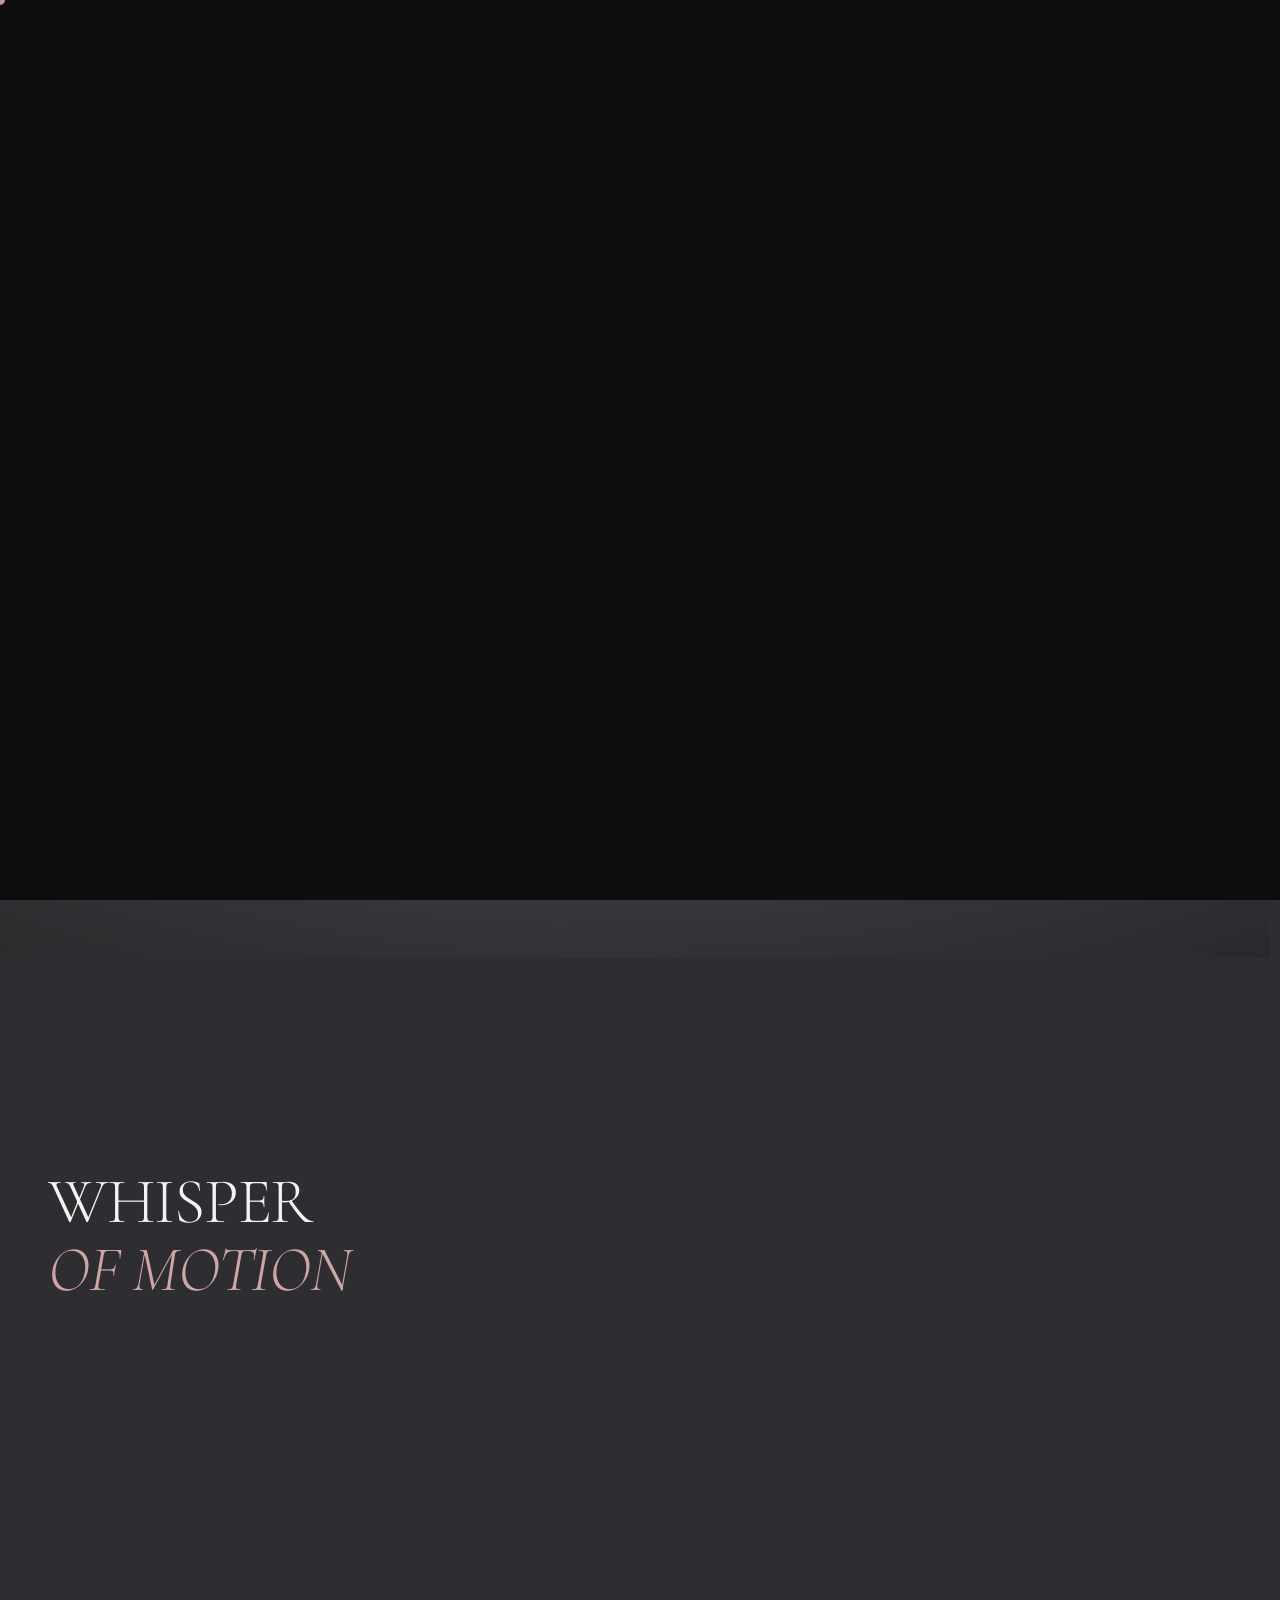
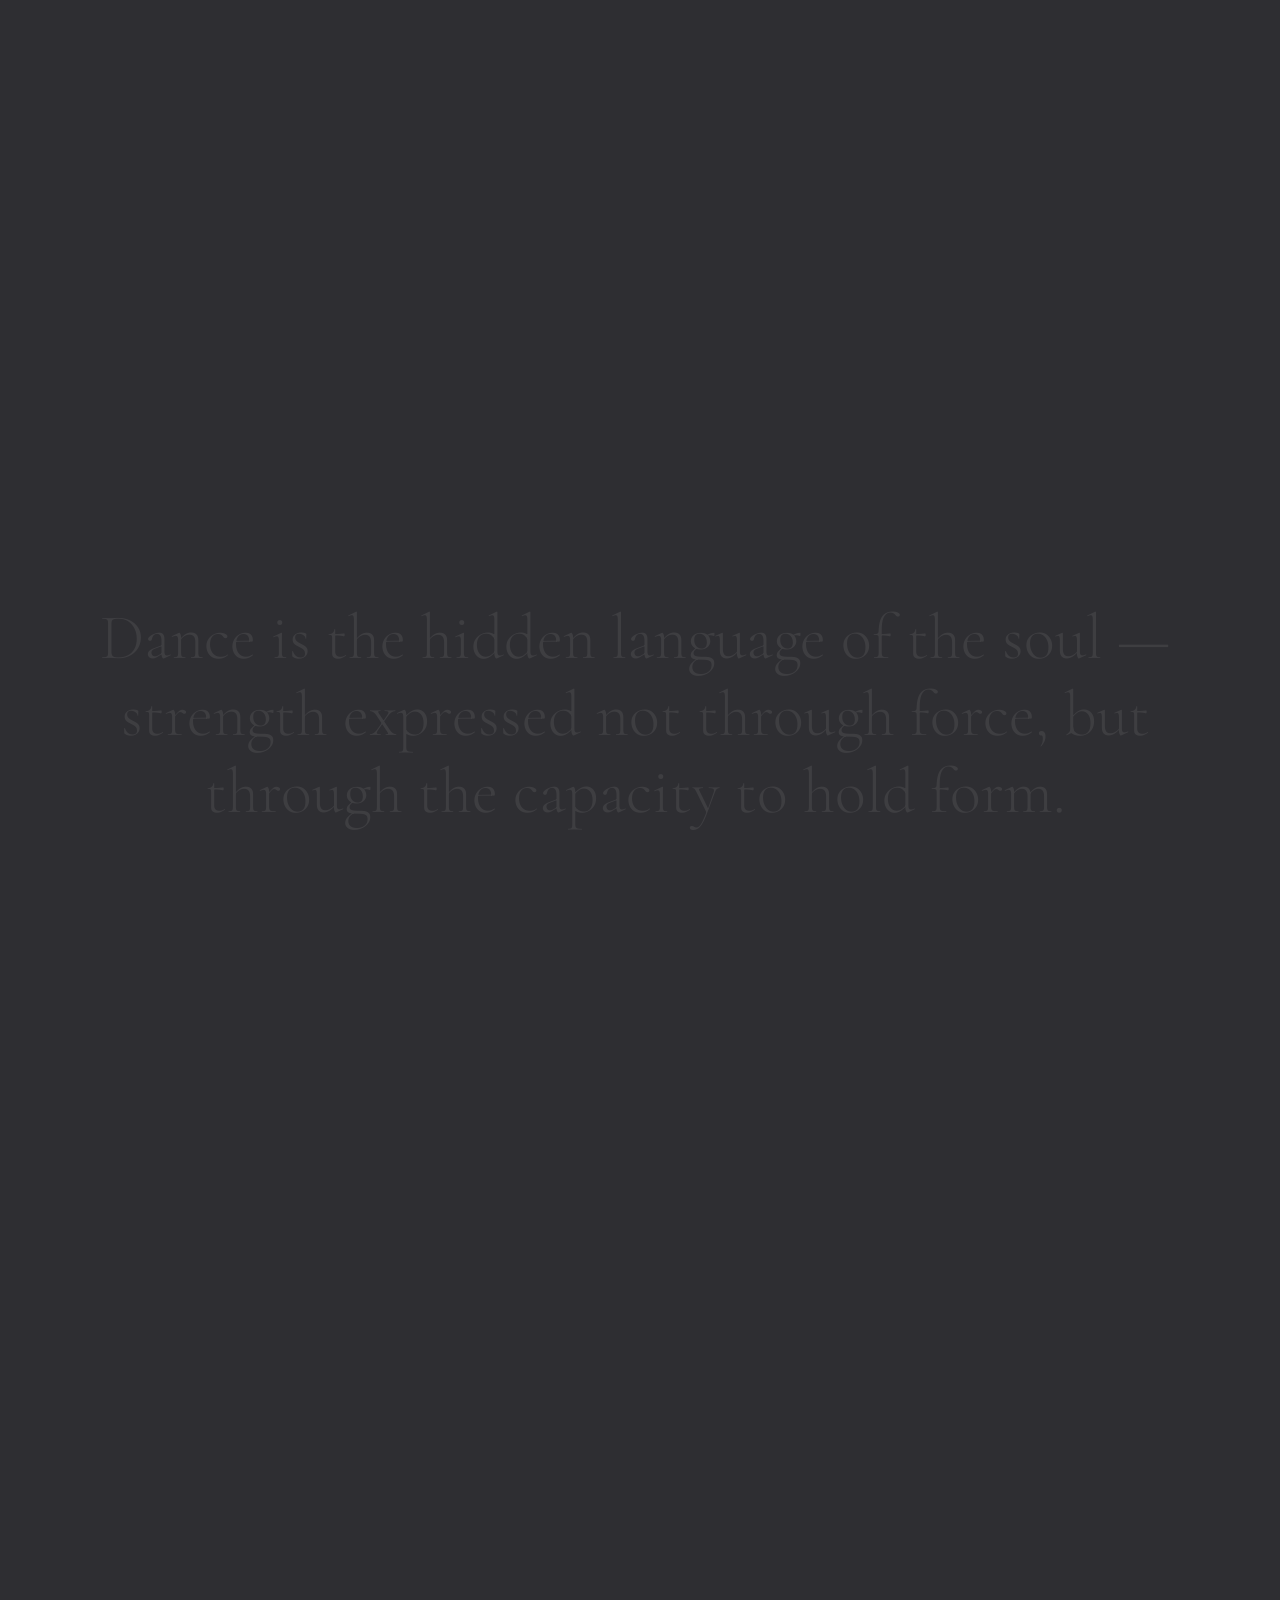
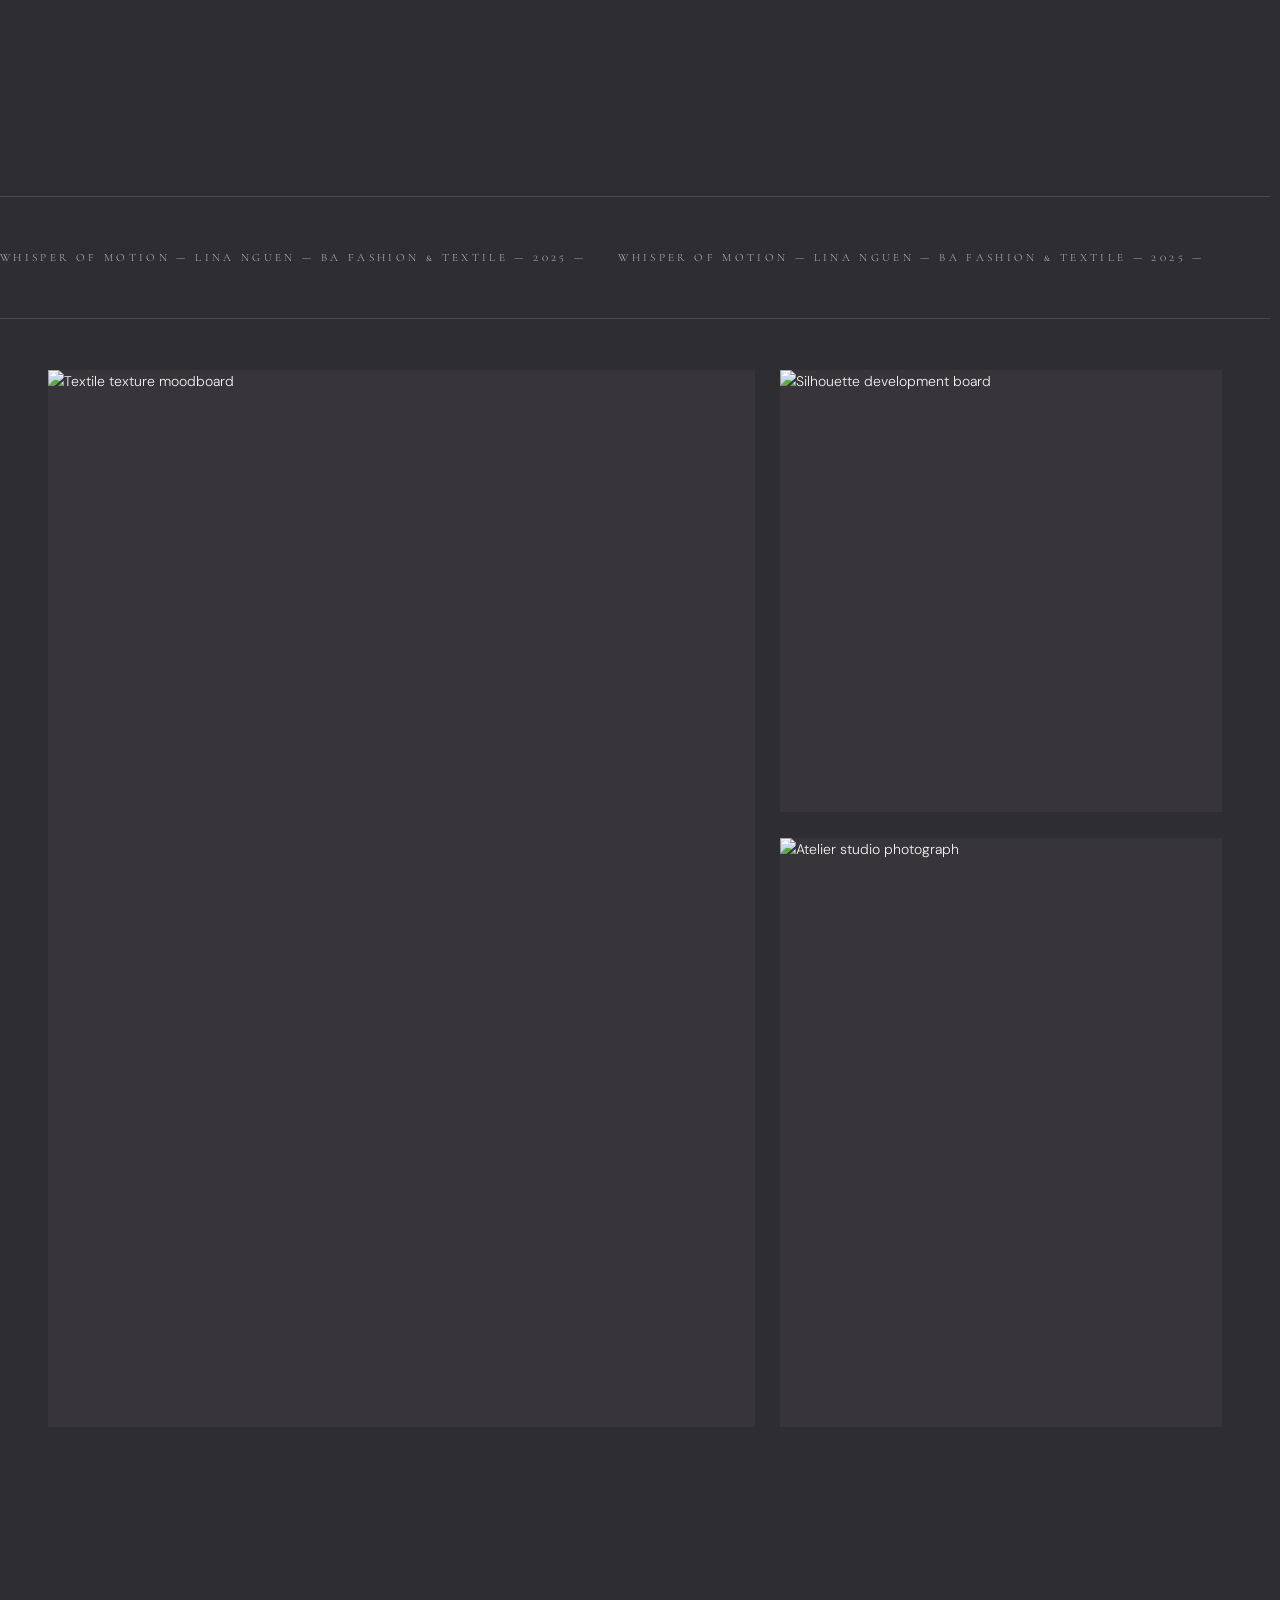
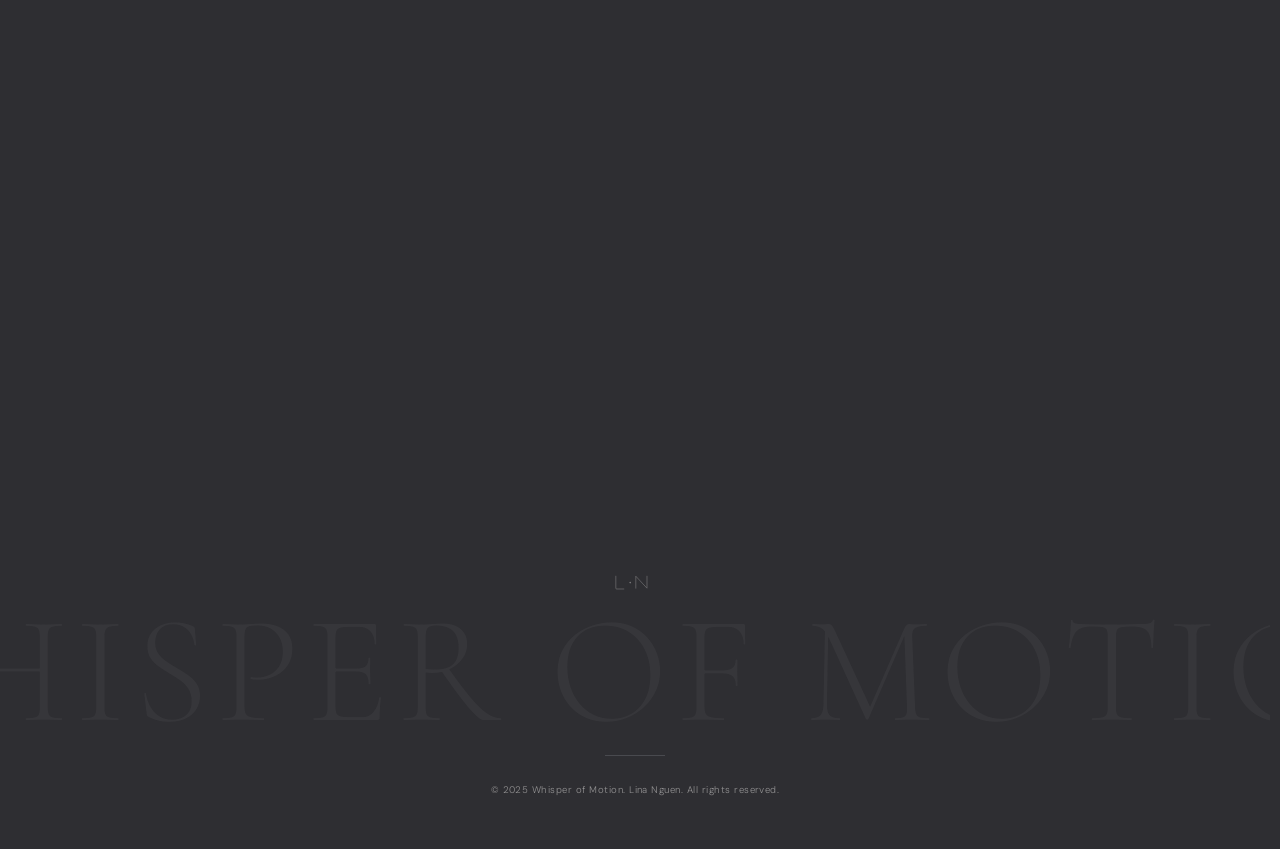
==== index.html @ d05fa1ec "Add files via upload" ====
<!DOCTYPE html>
<html class="no-js" lang="en" data-theme="dark">
<head>
  <meta charset="UTF-8">
  <meta name="viewport" content="width=device-width, initial-scale=1.0">
  <title>Whisper of Motion</title>
  <meta name="description" content="Whisper of Motion - Pre-Collection by Lina Nguen. BA Fashion and Textile, Level 4.">
  <meta property="og:title" content="Whisper of Motion">
  <meta property="og:description" content="Pre-Collection Textile, Silhouettes and Cut Development.">
  <meta property="og:image" content="">
  <meta property="og:type" content="website">
  <link rel="canonical" href="https://whisper-of-motion.vercel.app">
  <meta name="twitter:card" content="summary_large_image">
  <meta name="twitter:image" content="">
  <meta name="apple-mobile-web-app-capable" content="yes">
  <meta name="apple-mobile-web-app-status-bar-style" content="default">
  <meta name="apple-mobile-web-app-title" content="Whisper of Motion">
  <link rel="apple-touch-icon" href="/assets/svg/touch-icon.png">
  <link rel="manifest" href="/manifest.json">
  <link rel="preconnect" href="https://fonts.googleapis.com">
  <link rel="preconnect" href="https://fonts.gstatic.com" crossorigin>
  <link rel="preload" as="style" href="https://fonts.googleapis.com/css2?family=Cormorant+Garamond:ital,wght@0,300;1,300&family=Cormorant+SC:wght@300&family=DM+Sans:wght@300;400&family=Space+Mono:wght@400&display=swap">
  <link rel="stylesheet" href="https://fonts.googleapis.com/css2?family=Cormorant+Garamond:ital,wght@0,300;1,300&family=Cormorant+SC:wght@300&family=DM+Sans:wght@300;400&family=Space+Mono:wght@400&display=swap" media="print" onload="this.media='all'">
  <noscript><link rel="stylesheet" href="https://fonts.googleapis.com/css2?family=Cormorant+Garamond:ital,wght@0,300;1,300&family=Cormorant+SC:wght@300&family=DM+Sans:wght@300;400&family=Space+Mono:wght@400&display=swap"></noscript>
  <link rel="stylesheet" href="/styles/variables.css">
  <link rel="stylesheet" href="/styles/base.css">
  <link rel="stylesheet" href="/styles/layout.css">
  <link rel="stylesheet" href="/styles/components.css">
  <link rel="stylesheet" href="/styles/animations.css">
  <link rel="stylesheet" href="/styles/utilities.css">
  <script>document.documentElement.classList.remove('no-js');</script>
</head>
<body>

  <!-- Loading Screen -->
  <div class="loading-screen" aria-hidden="true">
    <div class="loader-lines">
      <div class="loader-line" data-line="1">whisper</div>
      <div class="loader-line" data-line="2">of</div>
      <div class="loader-line" data-line="3">motion</div>
      <div class="loader-line" data-line="4">Lina Nguen &#8212; 2025</div>
    </div>
    <div class="loader-glow" aria-hidden="true"></div>
  </div>

  <div class="scroll-progress" aria-hidden="true"></div>
  <svg class="grain-overlay" aria-hidden="true"><filter id="grain"><feTurbulence type="fractalNoise" baseFrequency="0.65" numOctaves="3" stitchTiles="stitch"/></filter><rect width="100%" height="100%" filter="url(#grain)"/></svg>
  <div class="custom-cursor" aria-hidden="true"><div class="cursor-dot"><span class="cursor-label">VIEW</span></div></div>
  <div class="lightbox-overlay" role="dialog" aria-modal="true" aria-label="Image lightbox">
    <button class="lightbox-close" aria-label="Close lightbox">&times;</button>
    <button class="lightbox-nav lightbox-nav--prev" aria-label="Previous image">&#8592;</button>
    <img class="lightbox-image" src="" alt="">
    <button class="lightbox-nav lightbox-nav--next" aria-label="Next image">&#8594;</button>
  </div>

  <!-- Navbar -->
  <nav class="navbar liquid-glass--opaque" aria-label="Main navigation">
    <a href="index.html" class="navbar-logo" data-bloom>Whisper<sup class="logo-reg">&reg;</sup></a>
    <div class="nav-links">
      <a href="index.html" class="nav-link active" data-bloom>Home</a>
      <a href="process.html" class="nav-link" data-bloom>Process</a>
      <a href="collection.html" class="nav-link" data-bloom>Collection</a>
    </div>
  </nav>

  <div class="page-container">

    <!-- HERO -->
    <section class="hero" id="hero">
      <div class="hero-video-wrap">
        <div class="video-container">
          <div class="video-placeholder" aria-hidden="true"></div>
          <video 
  muted 
  autoplay 
  loop 
  playsinline 
  preload="metadata"
  aria-label="Ballet rehearsal footage"
>
  <source 
    src="https://17f7dyxcw8.ucarecd.net/be1cf80c-ccca-470c-9382-9ccdf4cbee96/05271.mp4" 
    type="video/mp4"
  >
</video>
        </div>
        <img class="hero-vignette" src="/assets/svg/vignette.svg" alt="" aria-hidden="true">
      </div>
      <div class="hero-content">
        <h1 class="hero-heading animate-fade-rise">
          <span class="heading-muted">Strength</span><br>
          <span class="heading-primary">that speaks</span><br>
          <span class="heading-accent">quietly.</span>
        </h1>
        <p class="editorial-tagline animate-fade-rise--delay-1" style="margin-top: 0.75rem;">
          <span>discipline.</span>
          <span>motion.</span>
          <span>form.</span>
        </p>
        <p class="hero-subtitle animate-fade-rise--delay-2" style="font-family:var(--font-body);font-size:var(--text-body);color:rgba(255,255,255,0.7);margin-top:1rem;">
          A pre-collection study in discipline, material, and form.
        </p>
        <a href="collection.html" class="cta-btn animate-fade-rise--delay-2" data-bloom style="margin-top:1.5rem;">
          View Collection
        </a>
      </div>
      <div class="scroll-indicator" aria-hidden="true">
        <div class="scroll-line"></div>
        <span class="scroll-label">SCROLL</span>
      </div>
    </section>

    <!-- ABOUT -->
    <section class="section relative" id="about">
      <div class="container">
        <blockquote class="pull-quote text-center mb-lg" data-animate>
          <em>&ldquo;Ballet presents itself as light, graceful, and seemingly effortless &mdash; yet is sustained by extraordinary physical rigor and emotional endurance.&rdquo;</em>
        </blockquote>
        <div class="split">
          <div>
            <h2 class="section-heading" data-gsap-reveal>
              <span class="heading-line">WHISPER</span>
              <span class="heading-line heading-accent">OF MOTION</span>
            </h2>
            <p class="editorial-tagline editorial-tagline--dark mt-sm" data-animate>
              <span>textile.</span>
              <span>silhouette.</span>
              <span>strength.</span>
            </p>
            <p class="project-credit mt-sm" data-animate>
              Pre-Collection Textile, Silhouettes and Cut Development<br>
              BA Fashion &amp; Textile, Level 4 &mdash; Lina Nguen
            </p>
          </div>
          <div>
            <blockquote class="pull-quote" data-animate style="font-size:clamp(1.2rem,2.5vw,2.4rem);">
              <em>&ldquo;What appears soft in ballet is never empty of force. It is strength that has learned to speak quietly.&rdquo;</em>
            </blockquote>
            <p data-animate style="margin-top:1.5rem;color:var(--color-muted);line-height:1.8;">
              This collection explores the coexistence of vulnerability and resilience. Through material contrast &mdash; tulle against metal, softness against structure &mdash; the disciplined body becomes a site of expressive potential.
            </p>
          </div>
        </div>
        <div class="decorative-word" data-animate="decorative" style="top:10%;right:-5%;" aria-hidden="true">STRENGTH</div>
      </div>
    </section>

    <!-- DESIGNER -->
    <section class="section" id="designer">
      <div class="container">
        <div class="designer-section">
          <div class="media-container" data-animate="clip-h">
            <img class="designer-photo" src="https://i.ibb.co/C5r6ZBR2/BHSAD-24042026130776.webp" alt="Lina Nguen, fashion designer" loading="lazy" decoding="async">
          </div>
          <div>
            <h3 class="designer-name" data-animate>LINA NGUEN</h3>
            <p class="editorial-tagline editorial-tagline--dark" data-animate>
              <span>designer.</span>
              <span>ba fashion &amp; textile.</span>
            </p>
            <p class="designer-quote" data-animate>
              <em>&ldquo;I came to ballet not through training, but through images &mdash; and found in it a language for everything I wanted to say through cloth.&rdquo;</em>
            </p>
          </div>
        </div>
      </div>
    </section>

    <!-- MANIFESTO -->
    <section class="manifesto-section" id="manifesto">
      <p class="manifesto-text" data-illuminate>
        <span class="word">Dance</span> <span class="word">is</span>
        <span class="word">the</span> <span class="word">hidden</span>
        <span class="word">language</span> <span class="word">of</span>
        <span class="word">the</span> <span class="word">soul</span>
        <span class="word">&mdash;</span> <span class="word">strength</span>
        <span class="word">expressed</span> <span class="word">not</span>
        <span class="word">through</span> <span class="word">force,</span>
        <span class="word">but</span> <span class="word">through</span>
        <span class="word">the</span> <span class="word">capacity</span>
        <span class="word">to</span> <span class="word">hold</span>
        <span class="word">form.</span>
      </p>
      <p class="manifesto-attribution" data-animate>&mdash; Whispers of Strength, 2025</p>
    </section>

    <!-- RESEARCH CARDS -->
    <section class="section" id="research">
      <div class="container">
        <div class="grid grid--3">
          <div class="card liquid-glass--opaque" data-tilt data-bloom data-animate="card">
            <div class="media-container">
              <img class="card__image" src="https://i.ibb.co/9KgJcpQ/BHSAD-24042026130726.webp" alt="The Beginning" loading="lazy" decoding="async" data-lightbox="">
            </div>
            <div class="card__content">
              <span class="card__number">I. THE BEGINNING</span>
              <p class="card__caption"><em>&ldquo;Nervousness, excitement, trembling anticipation&rdquo;</em></p>
            </div>
          </div>
          <div class="card liquid-glass--opaque" data-tilt data-bloom data-animate="card" style="transition-delay:150ms;">
            <div class="media-container">
              <img class="card__image" src="https://i.ibb.co/gM7848Tg/BHSAD-24042026132472.webp" alt="The Struggles" loading="lazy" decoding="async" data-lightbox="">
            </div>
            <div class="card__content">
              <span class="card__number">II. THE STRUGGLES</span>
              <p class="card__caption"><em>&ldquo;The pain of transition &mdash; from one dance style to another&rdquo;</em></p>
            </div>
          </div>
          <div class="card liquid-glass--opaque" data-tilt data-bloom data-animate="card" style="transition-delay:300ms;">
            <div class="media-container">
              <img class="card__image" src="https://i.ibb.co/n25cJ0z/BHSAD-24042026131538.webp" alt="The Dream" loading="lazy" decoding="async" data-lightbox="">
            </div>
            <div class="card__content">
              <span class="card__number">III. THE DREAM</span>
              <p class="card__caption"><em>&ldquo;The entry into a new world, where joy intertwines with uncertainty&rdquo;</em></p>
            </div>
          </div>
        </div>
      </div>
    </section>

    <!-- MARQUEE -->
    <div class="marquee" aria-hidden="true">
      <div class="marquee__track">
        <span>WHISPER OF MOTION &mdash; LINA NGUEN &mdash; BA FASHION &amp; TEXTILE &mdash; 2025 &mdash; </span>
        <span aria-hidden="true">WHISPER OF MOTION &mdash; LINA NGUEN &mdash; BA FASHION &amp; TEXTILE &mdash; 2025 &mdash; </span>
      </div>
    </div>

    <!-- TEASER VISUALS -->
    <section class="section" id="teaser-visuals">
      <div class="container">
        <div class="editorial-asymmetric">
          <div class="media-container teaser-img-wrap">
            <img src="https://i.ibb.co/WvVhKHf4/BHSAD-24042026130652.webp" alt="Textile texture moodboard" loading="lazy" decoding="async" style="width:100%;aspect-ratio:4/5;object-fit:cover;" data-lightbox="">
          </div>
          <div class="media-container teaser-img-wrap" style="animation-delay:0.2s;">
            <img src="https://i.ibb.co/67S8nTWV/BHSAD-24042026132177.webp" alt="Silhouette development board" loading="lazy" decoding="async" style="width:100%;aspect-ratio:1/1;object-fit:cover;" data-lightbox="">
          </div>
          <div class="media-container teaser-img-wrap" style="animation-delay:0.4s;">
            <img src="https://i.ibb.co/YF8P6rG0/BHSAD-24042026131387.webp" alt="Atelier studio photograph" loading="lazy" decoding="async" style="width:100%;aspect-ratio:3/4;object-fit:cover;" data-lightbox="">
          </div>
        </div>
      </div>
    </section>

    <!-- NAV TEASE -->
    <section class="section" id="nav-tease">
      <div class="container">
        <div class="nav-tease-grid">
          <a href="process.html" class="nav-tease-block" data-bloom data-animate="tease">
            <div class="nav-tease-img media-container">
              <img src="https://i.ibb.co/TDBBMzMv/3.webp" alt="Process page" loading="lazy" decoding="async">
            </div>
            <h3 class="nav-tease-label">PROCESS</h3>
            <p class="nav-tease-sub">Research. Materials. Development.</p>
            <span class="nav-tease-cta cta-btn">Explore</span>
          </a>
          <a href="collection.html" class="nav-tease-block" data-bloom data-animate="tease" style="transition-delay:150ms;">
            <div class="nav-tease-img media-container">
              <img src="https://i.ibb.co/LX7BBYVX/BHSAD-24042026131159.webp" alt="Collection page" loading="lazy" decoding="async">
            </div>
            <h3 class="nav-tease-label">COLLECTION</h3>
            <p class="nav-tease-sub">Textile. Silhouette. Form.</p>
            <span class="nav-tease-cta cta-btn">Explore</span>
          </a>
        </div>
      </div>
    </section>

    <!-- Footer -->
    <footer class="footer">
      <div class="footer-watermark" aria-hidden="true">WHISPER OF MOTION</div>
      <div class="footer-signature">
        <svg viewBox="0 0 120 48" fill="none" stroke="currentColor" stroke-width="1.5" stroke-linecap="round" stroke-linejoin="round">
          <path d="M 12 8 L 12 38 Q 12 40 14 40 L 32 40 M 62 38 L 62 8 L 90 38 L 90 8"/><circle cx="48" cy="24" r="2" fill="currentColor" stroke="none"/>
        </svg>
      </div>
      <div class="footer-contact" data-animate="footer">
        <a href="mailto:YOUR_EMAIL" class="footer-link" data-bloom>your@email.com</a>
        <a href="mailto:YOUR_GENERAL_EMAIL" class="footer-link" data-bloom>general@email.com</a>
        <a href="https://instagram.com/HANDLE" class="footer-link" data-bloom target="_blank" rel="noopener">@yourhandle</a>
      </div>
      <hr class="footer-divider">
      <p class="footer-copyright">&copy; 2025 Whisper of Motion. Lina Nguen. All rights reserved.</p>
    </footer>

  </div>

  <!-- Mobile pill nav -->
  <nav class="mobile-nav-pill liquid-glass" aria-label="Mobile navigation">
    <a href="index.html" class="pill-link active" data-bloom>Home</a>
    <span class="pill-divider" aria-hidden="true">&middot;</span>
    <a href="process.html" class="pill-link" data-bloom>Process</a>
    <span class="pill-divider" aria-hidden="true">&middot;</span>
    <a href="collection.html" class="pill-link" data-bloom>Collection</a>
  </nav>

  <script src="https://cdn.jsdelivr.net/npm/gsap@3.12.5/dist/gsap.min.js"></script>
  <script src="https://cdn.jsdelivr.net/npm/gsap@3.12.5/dist/ScrollTrigger.min.js"></script>
  <script src="/js/init.js"></script>
  <script src="/js/animations.js"></script>
  <script src="/js/transitions.js"></script>
  <script src="/js/cursor.js"></script>
  <script src="/js/media-loader.js"></script>
  <script src="/js/lightbox.js"></script>
  <script src="/js/marquee.js"></script>
  <script src="/js/tilt.js"></script>
  <script src="/js/scroll-text.js"></script>
  <script src="/js/xray.js"></script>
  <script src="/js/gsap-init.js"></script>
  <noscript><style>.loading-screen{display:none!important}[data-animate]{opacity:1!important;transform:none!important}</style></noscript>
</body>
</html>
---- styles/variables.css ----
/* ============================================================
   VARIABLES.CSS — Design Tokens
   Whisper of Motion — Lina Nguen
   ============================================================ */

/* --- Fallback font-faces with size-adjust (prevents CLS) --- */
@font-face {
  font-family: 'Cormorant Fallback';
  src: local('Georgia');
  size-adjust: 92%;
  ascent-override: 92%;
  descent-override: 24%;
  line-gap-override: 0%;
}
@font-face {
  font-family: 'DM Sans Fallback';
  src: local('Helvetica Neue'), local('Arial');
  size-adjust: 105%;
  ascent-override: 96%;
  descent-override: 22%;
  line-gap-override: 0%;
}
@font-face {
  font-family: 'Space Mono Fallback';
  src: local('Courier New');
  size-adjust: 98%;
}

/* --- Root design tokens --- */
:root {
  /* ---- Color Palette ---- */
  --color-dusty-pink:  #CFA6A8;
  --color-chill-mauve:  #A79BA8;
  --color-silver:       #B9BFC3;
  --color-dark-silver:  #2E2E32;
  --color-white:        #FFFFFF;
  --color-warm-white:   #F5F3F2;
  --color-off-white:    #F7F3F0;

  /* ---- Semantic colors (light mode default) ---- */
  --color-bg:           var(--color-white);
  --color-text:         var(--color-dark-silver);
  --color-accent:       var(--color-dusty-pink);
  --color-accent-mid:   var(--color-chill-mauve);
  --color-border:       var(--color-silver);
  --color-muted:        rgba(46, 46, 50, 0.5);

  /* ---- Transition overlay ---- */
  --color-transition-bg: var(--color-off-white);

  /* ---- Font Stacks ---- */
  --font-display: 'Cormorant Garamond', 'Cormorant Fallback', Georgia, serif;
  --font-sub:     'Cormorant SC', 'Cormorant Fallback', Georgia, serif;
  --font-body:    'DM Sans', 'DM Sans Fallback', 'Helvetica Neue', Arial, sans-serif;
  --font-mono:    'Space Mono', 'Space Mono Fallback', 'Courier New', monospace;

  /* ---- Fluid Type Scale (ratio 1.414) ---- */
  --text-hero:    clamp(2.8rem, 8vw, 10rem);
  --text-display: clamp(2rem, 5vw, 6.5rem);
  --text-heading: clamp(1.5rem, 3vw, 3.5rem);
  --text-subhead: clamp(1rem, 1.5vw, 1.4rem);
  --text-body:    clamp(0.875rem, 1vw, 1.05rem);
  --text-caption: clamp(0.7rem, 0.8vw, 0.85rem);
  --text-micro:   clamp(0.6rem, 0.7vw, 0.75rem);

  /* ---- Fluid Spacing Scale ---- */
  --space-xs:  clamp(0.5rem, 1vw, 1rem);
  --space-sm:  clamp(1rem, 2vw, 2rem);
  --space-md:  clamp(2rem, 4vw, 4rem);
  --space-lg:  clamp(2rem, 4vw, 4.5rem);
  --space-xl:  clamp(3rem, 6vw, 6rem);
  --space-2xl: clamp(5rem, 8vw, 10rem);

  /* ---- Layout ---- */
  --container-max: 1800px;
  --container-padding: clamp(1.25rem, 4vw, 3rem);

  /* ---- Easing Curves ---- */
  --ease-micro:    cubic-bezier(0.22, 0.9, 0.32, 1);
  --ease-cinematic: cubic-bezier(0.2, 0.0, 0.0, 1.0);
  --ease-spring:   cubic-bezier(0.2, 0.0, 0.0, 1.0);

  /* ---- Z-Index Scale ---- */
  --z-base:       1;
  --z-card:       5;
  --z-sticky:     10;
  --z-pill-nav:   50;
  --z-navbar:     100;
  --z-lightbox:   200;
  --z-transition: 500;
  --z-loading:    1000;
  --z-cursor:     9999;

  /* ---- Scrollbar ---- */
  --scrollbar-width: 4px;
  --scrollbar-thumb: var(--color-silver);
  --scrollbar-thumb-hover: var(--color-dusty-pink);

  /* ---- Border radii ---- */
  --radius-sm:   4px;
  --radius-md:   8px;
  --radius-lg:   16px;
  --radius-pill: 100px;
}

/* --- Dark mode semantic overrides --- */
[data-theme="dark"] {
  --color-bg:           var(--color-dark-silver);
  --color-text:         var(--color-warm-white);
  --color-accent:       var(--color-dusty-pink);
  --color-accent-mid:   var(--color-chill-mauve);
  --color-border:       rgba(185, 191, 195, 0.2);
  --color-muted:        rgba(245, 243, 242, 0.5);
  --color-transition-bg: #1A1A1C;
}
---- styles/base.css ----
/* ============================================================
   BASE.CSS — Reset, Defaults, Accessibility Overrides
   Whisper of Motion — Lina Nguen
   ============================================================ */

/* --- Modern CSS Reset --- */
*,
*::before,
*::after {
  box-sizing: border-box;
  margin: 0;
  padding: 0;
}

html {
  -webkit-text-size-adjust: 100%;
  text-size-adjust: 100%;
  -moz-osx-font-smoothing: grayscale;
  -webkit-font-smoothing: antialiased;
  scrollbar-width: thin;
  scrollbar-color: var(--scrollbar-thumb) transparent;
  scrollbar-gutter: stable;
}

body {
  font-family: var(--font-body);
  font-weight: 300;
  font-size: var(--text-body);
  line-height: 1.65;
  color: var(--color-text);
  background-color: var(--color-bg);
  overflow-x: hidden;
  min-height: 100vh;
  min-height: 100dvh;
}

/* --- Scrollbar (Webkit) --- */
::-webkit-scrollbar {
  width: var(--scrollbar-width);
}
::-webkit-scrollbar-track {
  background: transparent;
}
::-webkit-scrollbar-thumb {
  background: var(--scrollbar-thumb);
  border-radius: 2px;
}
::-webkit-scrollbar-thumb:hover {
  background: var(--scrollbar-thumb-hover);
}

/* --- Base elements --- */
img,
video {
  max-width: 100%;
  height: auto;
  display: block;
}

a {
  color: inherit;
  text-decoration: none;
}

button {
  font: inherit;
  color: inherit;
  background: none;
  border: none;
  cursor: pointer;
}

ul, ol {
  list-style: none;
}

h1, h2, h3, h4, h5, h6 {
  font-weight: 300;
  line-height: 1.1;
}

blockquote {
  margin: 0;
}

table {
  border-collapse: collapse;
  width: 100%;
}

/* --- Selection --- */
::selection {
  background: rgba(207, 166, 168, 0.25);
  color: var(--color-text);
}

/* --- Tap highlight removal (iOS) --- */
* {
  -webkit-tap-highlight-color: rgba(0, 0, 0, 0);
}

/* --- Touch-action defaults --- */
body {
  touch-action: pan-y;
}

/* --- Focus Visible --- */
:focus {
  outline: none;
}
:focus-visible {
  outline: 1.5px solid var(--color-accent);
  outline-offset: 3px;
}

/* --- Theme transition (non-layout properties only) --- */
body,
.navbar,
.card,
.footer,
.mobile-nav-pill,
.loading-screen,
.manifesto-section,
.scroll-progress,
.section-heading,
.pull-quote,
.editorial-tagline,
.designer-name,
.footer-watermark,
.footer-link,
.marquee__track,
.decorative-word {
  transition:
    color 400ms ease,
    background-color 400ms ease,
    border-color 400ms ease;
}
.no-theme-transition,
.no-theme-transition *,
.no-theme-transition *::before,
.no-theme-transition *::after {
  transition: none !important;
}

/* --- No-JS fallbacks --- */
.no-js .loading-screen {
  display: none;
}
.no-js [data-animate] {
  opacity: 1;
  transform: none;
}
.no-js .liquid-glass {
  background: rgba(255, 255, 255, 0.92);
  backdrop-filter: none;
  -webkit-backdrop-filter: none;
}
.no-js .mobile-nav-pill {
  background: rgba(255, 255, 255, 0.95);
}

/* --- Noscript inline --- */
noscript .loading-screen {
  display: none !important;
}

/* --- Reduced Motion --- */
@media (prefers-reduced-motion: reduce) {
  *,
  *::before,
  *::after {
    animation-duration: 0.01ms !important;
    animation-iteration-count: 1 !important;
    transition-duration: 0.01ms !important;
    scroll-behavior: auto !important;
  }
}

/* --- High Contrast --- */
@media (prefers-contrast: high) {
  .liquid-glass,
  .liquid-glass--opaque,
  .navbar,
  .mobile-nav-pill,
  .card,
  .lightbox {
    background: var(--color-bg) !important;
    backdrop-filter: none !important;
    -webkit-backdrop-filter: none !important;
    border: 2px solid var(--color-text) !important;
  }
  .caption,
  .micro-label,
  .footer-link {
    opacity: 1 !important;
  }
  .decorative-word,
  .watermark-logotype,
  .grain-overlay {
    display: none !important;
  }
  :focus-visible {
    outline: 3px solid var(--color-text) !important;
    outline-offset: 2px !important;
  }
}

/* --- Forced Colors (Windows High Contrast) --- */
@media (forced-colors: active) {
  .liquid-glass,
  .navbar,
  .card,
  .mobile-nav-pill {
    background: Canvas;
    border: 1px solid ButtonText;
    forced-color-adjust: none;
  }
  img,
  video {
    forced-color-adjust: none;
  }
}

/* --- Pull-to-refresh prevention during transitions --- */
body.is-transitioning {
  overscroll-behavior: none;
}
---- styles/layout.css ----
/* ============================================================
   LAYOUT.CSS — Page Structure, Grids, Breakpoints
   Whisper of Motion — Lina Nguen
   ============================================================ */

/* --- Page container --- */
.page-container {
  width: 100%;
  min-height: 100vh;
  min-height: 100dvh;
  position: relative;
}

/* --- Content container (max-width centered) --- */
.container {
  width: 100%;
  max-width: var(--container-max);
  margin-left: auto;
  margin-right: auto;
  padding-left: var(--container-padding);
  padding-right: var(--container-padding);
}

/* --- Section spacing --- */
.section {
  padding-top: var(--space-lg);
  padding-bottom: var(--space-lg);
  position: relative;
}

.section--flush {
  padding-top: 0;
  padding-bottom: 0;
}

.section--compact {
  padding-top: var(--space-lg);
  padding-bottom: var(--space-lg);
}

/* --- Hero layouts --- */
.hero {
  position: relative;
  min-height: 100vh;
  min-height: 100dvh;
  display: flex;
  align-items: flex-end;
  justify-content: flex-start;
  overflow: hidden;
}

.hero--90 {
  min-height: 90vh;
  min-height: 90dvh;
}

.hero--80 {
  min-height: 80vh;
  min-height: 80dvh;
}

.hero-content {
  position: relative;
  z-index: 2;
  padding: var(--space-lg) var(--container-padding) var(--space-xl);
  max-width: 900px;
}

.hero-video-wrap {
  position: absolute;
  inset: 0;
  z-index: 0;
}

.hero-video-wrap video,
.hero-video-wrap img {
  width: 100%;
  height: 100%;
  object-fit: cover;
}

.hero-vignette {
  position: absolute;
  inset: 0;
  width: 100%;
  height: 100%;
  pointer-events: none;
  z-index: 1;
}

/* --- Grid systems --- */
.grid {
  display: grid;
  gap: var(--space-md);
}

.grid--2 {
  grid-template-columns: 1fr;
}

.grid--3 {
  grid-template-columns: 1fr;
}

.grid--4 {
  grid-template-columns: 1fr;
}

/* --- 50/50 Split --- */
.split {
  display: grid;
  grid-template-columns: 1fr;
  gap: var(--space-md);
  align-items: center;
}

/* --- Asymmetric editorial layout --- */
.editorial-asymmetric {
  display: grid;
  grid-template-columns: 1fr;
  gap: var(--space-sm);
}

/* --- Interview masonry grid --- */
.interview-grid {
  display: grid;
  grid-template-columns: 1fr;
  gap: var(--space-md);
  align-items: start;
}

/* --- Horizontal scroll strip --- */
.horizontal-scroll {
  display: flex;
  gap: var(--space-sm);
  overflow-x: auto;
  scroll-snap-type: x mandatory;
  -webkit-overflow-scrolling: touch;
  scrollbar-width: none;
  touch-action: pan-x;
  padding-bottom: var(--space-xs);
}

.horizontal-scroll::-webkit-scrollbar {
  display: none;
}

.horizontal-scroll > * {
  scroll-snap-align: start;
  flex: 0 0 85%;
  min-width: 280px;
}

/* --- Full-bleed --- */
.full-bleed {
  width: 100vw;
  margin-left: calc(-50vw + 50%);
}

/* --- Three-panel spread --- */
.three-panel {
  display: grid;
  grid-template-columns: 1fr;
  gap: var(--space-sm);
}

/* --- Centered narrow content --- */
.narrow {
  max-width: 700px;
  margin-left: auto;
  margin-right: auto;
}

/* --- Lookbook grid --- */
.lookbook-grid {
  display: grid;
  grid-template-columns: 1fr;
  gap: var(--space-sm);
}

/* --- Navigation tease --- */
.nav-tease-grid {
  display: grid;
  grid-template-columns: 1fr;
  gap: var(--space-md);
}

/* ============================================================
   RESPONSIVE BREAKPOINTS
   Mobile first: 360px base
   ============================================================ */

/* --- sm: 412px --- */
@media (min-width: 412px) {
  .horizontal-scroll > * {
    flex: 0 0 75%;
  }
}

/* --- md: 768px (Tablet) --- */
@media (min-width: 768px) {
  .grid--2 {
    grid-template-columns: 1fr 1fr;
  }

  .grid--3 {
    grid-template-columns: 1fr 1fr 1fr;
  }

  .grid--4 {
    grid-template-columns: 1fr 1fr;
  }

  .split {
    grid-template-columns: 1fr 1fr;
  }

  .nav-tease-grid {
    grid-template-columns: 1fr 1fr;
  }

  .three-panel {
    grid-template-columns: 1fr 1fr 1fr;
  }

  .interview-grid {
    grid-template-columns: 1fr 1.4fr 1fr;
  }
  .interview-grid .interview-block:nth-child(1) { grid-column: 1 / 2; }
  .interview-grid .interview-block:nth-child(2) { grid-column: 2 / 4; }
  .interview-grid .interview-block:nth-child(3) { grid-column: 1 / 3; }
  .interview-grid .interview-block:nth-child(4) { grid-column: 3 / 4; }

  .editorial-asymmetric {
    grid-template-columns: 1.6fr 1fr;
    grid-template-rows: auto auto;
  }
  .editorial-asymmetric > :first-child {
    grid-row: 1 / 3;
  }

  .horizontal-scroll > * {
    flex: 0 0 45%;
  }
}

/* --- lg: 1024px (Small Laptop) --- */
@media (min-width: 1024px) {
  .grid--3 {
    grid-template-columns: 1fr 1fr 1fr;
  }

  .grid--4 {
    grid-template-columns: 1fr 1fr 1fr 1fr;
  }

  .lookbook-grid {
    grid-template-columns: 1.4fr 1fr;
    grid-template-rows: auto auto auto;
  }
  .lookbook-grid > :nth-child(1) {
    grid-column: 1 / 2;
    grid-row: 1 / 2;
  }
  .lookbook-grid > :nth-child(2) {
    grid-column: 2 / 3;
    grid-row: 1 / 2;
  }
  .lookbook-grid > :nth-child(3) {
    grid-column: 1 / 2;
    grid-row: 2 / 3;
  }
  .lookbook-grid > :nth-child(4) {
    grid-column: 2 / 3;
    grid-row: 2 / 4;
  }
  .lookbook-grid > :nth-child(5) {
    grid-column: 1 / 2;
    grid-row: 3 / 4;
  }

  .horizontal-scroll > * {
    flex: 0 0 30%;
  }
}

/* --- xl: 1280px --- */
@media (min-width: 1280px) {
  /* Primary target — full design expressed */
}

/* --- 2xl: 1440px --- */
@media (min-width: 1440px) {
  .container {
    max-width: 1600px;
  }
}

/* --- 3xl: 1920px --- */
@media (min-width: 1920px) {
  .section {
    padding-top: calc(var(--space-xl) * 1.15);
    padding-bottom: calc(var(--space-xl) * 1.15);
  }

  .container {
    max-width: 1600px;
  }
}

/* --- 4xl: 2560px --- */
@media (min-width: 2560px) {
  .container {
    max-width: 1800px;
  }
}

/* --- 5xl: 3840px (4K) --- */
@media (min-width: 3840px) {
  .container {
    max-width: 2200px;
  }
}
---- styles/components.css ----
/* ============================================================
   COMPONENTS.CSS — All UI Components
   Whisper of Motion — Lina Nguen
   ============================================================ */

/* ---- LIQUID GLASS ---- */
.liquid-glass {
  background: rgba(255, 255, 255, 0.01);
  background-blend-mode: luminosity;
  -webkit-backdrop-filter: blur(4px) saturate(160%);
  backdrop-filter: blur(4px) saturate(160%);
  border: none;
  box-shadow:
    inset 0 1px 1px rgba(255, 255, 255, 0.10),
    inset 0 -1px 1px rgba(255, 255, 255, 0.04);
  position: relative;
  /* overflow: hidden removed — was clipping button hover effects */
}

.liquid-glass::before {
  content: '';
  position: absolute;
  inset: 0;
  border-radius: inherit;
  padding: 1.4px;
  background: linear-gradient(
    180deg,
    rgba(255, 255, 255, 0.45) 0%,
    rgba(255, 255, 255, 0.15) 20%,
    rgba(255, 255, 255, 0.00) 40%,
    rgba(255, 255, 255, 0.00) 60%,
    rgba(255, 255, 255, 0.15) 80%,
    rgba(255, 255, 255, 0.45) 100%
  );
  -webkit-mask:
    linear-gradient(#fff 0 0) content-box,
    linear-gradient(#fff 0 0);
  -webkit-mask-composite: xor;
  mask-composite: exclude;
  pointer-events: none;
}

[data-theme="dark"] .liquid-glass {
  background: rgba(46, 46, 50, 0.08);
  box-shadow:
    inset 0 1px 1px rgba(255, 255, 255, 0.06),
    inset 0 -1px 1px rgba(255, 255, 255, 0.02);
}

.liquid-glass--opaque {
  background: rgba(255, 255, 255, 0.08);
  -webkit-backdrop-filter: blur(20px) saturate(180%);
  backdrop-filter: blur(20px) saturate(180%);
}

[data-theme="dark"] .liquid-glass--opaque {
  background: rgba(46, 46, 50, 0.35);
}


/* ---- NAVBAR ---- */
.navbar {
  position: sticky;
  top: 0;
  z-index: var(--z-navbar);
  padding: 1rem var(--container-padding);
  padding-top: calc(1rem + env(safe-area-inset-top));
  display: flex;
  align-items: center;
  justify-content: center;
  gap: 1rem;
}

.navbar-logo {
  position: absolute;
  left: var(--container-padding);
  font-family: var(--font-display);
  font-weight: 300;
  font-size: 1.5rem;
  letter-spacing: -0.02em;
  color: var(--color-text);
  text-decoration: none;
  flex-shrink: 0;
}

.theme-toggle {
  display: none;
}

.navbar.scrolled {
  background: rgba(255, 255, 255, 0.12);
  -webkit-backdrop-filter: blur(24px) saturate(200%);
  backdrop-filter: blur(24px) saturate(200%);
}

[data-theme="dark"] .navbar.scrolled {
  background: rgba(46, 46, 50, 0.45);
}

/* (merged into .navbar-logo above) */

.logo-reg {
  font-size: 0.5em;
  vertical-align: super;
  opacity: 0.6;
}

.nav-links {
  display: none;
  align-items: center;
  gap: 2.5rem;
}

.nav-link {
  font-family: var(--font-sub);
  font-size: var(--text-caption);
  letter-spacing: 0.15em;
  text-transform: uppercase;
  color: var(--color-text);
  opacity: 0.7;
  text-decoration: none;
  position: relative;
  padding: 0.25rem 0;
}

.nav-link.active {
  opacity: 1;
  color: var(--color-accent);
}

@media (hover: hover) and (pointer: fine) {
  .nav-link {
    transition: opacity 300ms var(--ease-micro);
  }
  .nav-link::after {
    content: '';
    position: absolute;
    bottom: 0;
    left: 0;
    width: 0;
    height: 1px;
    background: var(--color-accent);
    transition: width 300ms var(--ease-micro);
  }
  .nav-link:hover {
    opacity: 1;
  }
  .nav-link:hover::after {
    width: 100%;
  }
  .nav-link.active::after {
    width: 100%;
  }
}

/* theme-toggle hidden (dark mode locked) */

@media (min-width: 768px) {
  .nav-links {
    display: flex;
  }
}


/* ---- MOBILE PILL NAV ---- */
.mobile-nav-pill {
  position: fixed;
  bottom: calc(1.5rem + env(safe-area-inset-bottom));
  left: 50%;
  transform: translateX(-50%);
  z-index: var(--z-pill-nav);
  display: none;
  border-radius: var(--radius-pill);
  padding: 0.75rem 1.5rem;
  gap: 1.25rem;
  align-items: center;
}

@media (max-width: 767px) {
  .mobile-nav-pill {
    display: flex;
  }
  .navbar .nav-links {
    display: none;
  }
}

.pill-link {
  font-family: var(--font-sub);
  font-size: 0.65rem;
  letter-spacing: 0.2em;
  text-transform: uppercase;
  color: var(--color-text);
  opacity: 0.7;
  text-decoration: none;
  transition: opacity 220ms ease, color 220ms ease;
  min-height: 44px;
  display: flex;
  align-items: center;
}

.pill-link:hover,
.pill-link.active {
  opacity: 1;
  color: var(--color-accent);
}

.pill-divider {
  color: var(--color-silver);
  opacity: 0.4;
  font-size: 0.6rem;
}


/* ---- CTA BUTTON ---- */
.cta-btn {
  display: inline-flex;
  align-items: center;
  gap: 0.6em;
  padding: 0.75em 1.8em;
  border-radius: var(--radius-pill);
  font-family: var(--font-body);
  font-size: var(--text-caption);
  font-weight: 400;
  letter-spacing: 0.18em;
  text-transform: uppercase;
  color: rgba(255, 255, 255, 0.75);
  text-decoration: none;
  cursor: pointer;
  border: 1px solid rgba(255, 255, 255, 0.12);
  background: transparent;
  transition:
    color 300ms ease,
    border-color 300ms ease,
    box-shadow 300ms ease,
    letter-spacing 300ms ease;
  /* NO overflow:hidden — keeps glow visible */
}

.cta-btn::after {
  content: '→';
  display: inline-block;
  transition: transform 300ms ease, opacity 300ms ease;
  opacity: 0.6;
}

@media (hover: hover) and (pointer: fine) {
  .cta-btn:hover {
    color: rgba(255, 255, 255, 0.95);
    border-color: rgba(207, 166, 168, 0.5);
    box-shadow:
      0 0 16px rgba(207, 166, 168, 0.15),
      0 0 32px rgba(207, 166, 168, 0.08),
      inset 0 1px 0 rgba(255, 255, 255, 0.08);
    letter-spacing: 0.22em;
  }
  .cta-btn:hover::after {
    transform: translateX(5px);
    opacity: 1;
  }
}

.cta-btn--dark {
  color: var(--color-text);
}


/* ---- CINEMATIC HEADING SYSTEM ---- */
.hero-heading {
  font-family: var(--font-display);
  font-weight: 300;
  font-size: var(--text-hero);
  line-height: 0.95;
  letter-spacing: -0.02em;
}

.heading-primary { color: #FFFFFF; opacity: 1; }
.heading-muted   { color: #FFFFFF; opacity: 0.50; }
.heading-accent  { color: var(--color-accent); opacity: 1; font-style: italic; }

.section-heading {
  font-family: var(--font-display);
  font-weight: 300;
  font-size: var(--text-display);
  line-height: 1.05;
  letter-spacing: -0.02em;
  overflow: hidden;
}

.heading-line {
  display: block;
}


/* ---- EDITORIAL TAGLINE ---- */
.editorial-tagline {
  font-family: var(--font-display);
  font-style: italic;
  font-weight: 300;
  font-size: var(--text-subhead);
  letter-spacing: 0.12em;
  color: rgba(255, 255, 255, 0.5);
  display: flex;
  gap: 0.8em;
  flex-wrap: wrap;
}

/* On light bg sections */
.editorial-tagline--dark {
  color: var(--color-muted);
}


/* ---- SCROLL INDICATOR ---- */
.scroll-indicator {
  position: absolute;
  bottom: var(--space-md);
  left: 50%;
  transform: translateX(-50%);
  z-index: 2;
  display: flex;
  flex-direction: column;
  align-items: center;
  gap: 0.5rem;
  opacity: 0.6;
  transition: opacity 500ms ease;
}

.scroll-indicator.hidden {
  opacity: 0;
  pointer-events: none;
}

.scroll-line {
  width: 1px;
  height: 60px;
  background: rgba(255, 255, 255, 0.4);
  position: relative;
  overflow: hidden;
}

.scroll-line::after {
  content: '';
  position: absolute;
  top: -100%;
  left: 0;
  width: 100%;
  height: 100%;
  background: var(--color-accent);
  animation: scroll-pulse 2s ease-in-out infinite;
}

@keyframes scroll-pulse {
  0%   { top: -100%; }
  50%  { top: 100%; }
  100% { top: 100%; }
}

.scroll-label {
  font-family: var(--font-sub);
  font-size: 0.55rem;
  letter-spacing: 0.3em;
  text-transform: uppercase;
  color: rgba(255, 255, 255, 0.5);
}


/* ---- CARDS ---- */
.card {
  border-radius: var(--radius-md);
  overflow: hidden;
  position: relative;
}

.card__image {
  width: 100%;
  aspect-ratio: 3 / 4;
  object-fit: cover;
  transition: transform 500ms var(--ease-micro);
}

.card__content {
  padding: var(--space-sm);
}

.card__number {
  font-family: var(--font-sub);
  font-size: var(--text-micro);
  letter-spacing: 0.3em;
  text-transform: uppercase;
  color: var(--color-accent);
  margin-bottom: 0.5rem;
}

.card__title {
  font-family: var(--font-display);
  font-size: var(--text-heading);
  font-weight: 300;
  margin-bottom: 0.5rem;
}

.card__caption {
  font-family: var(--font-display);
  font-style: italic;
  font-size: var(--text-body);
  color: var(--color-muted);
}

@media (hover: hover) and (pointer: fine) {
  .card:hover .card__image {
    transform: scale(1.02);
  }
}


/* ---- VIDEO CONTAINER ---- */
.video-container {
  position: relative;
  width: 100%;
  height: 100%;
  overflow: hidden;
}

.video-placeholder {
  position: absolute;
  inset: 0;
  background: linear-gradient(135deg,
    rgba(207, 166, 168, 0.08) 0%,
    rgba(185, 191, 195, 0.06) 100%);
  z-index: 1;
  transition: opacity 600ms ease;
}

.video-container.loaded .video-placeholder {
  opacity: 0;
  pointer-events: none;
}

.video-container video {
  width: 100%;
  height: 100%;
  object-fit: cover;
}


/* ---- MEDIA ERROR STATES ---- */
.media-container {
  background: rgba(207, 166, 168, 0.06);
  position: relative;
  overflow: hidden;
}

.media-container.media-failed {
  background: linear-gradient(135deg,
    rgba(185, 191, 195, 0.10) 0%,
    rgba(207, 166, 168, 0.08) 100%);
}

.media-container.media-failed img {
  opacity: 0;
}


/* ---- MARQUEE STRIP ---- */
.marquee {
  width: 100%;
  overflow: hidden;
  padding: var(--space-md) 0;
  border-top: 1px solid var(--color-border);
  border-bottom: 1px solid var(--color-border);
}

.marquee__track {
  display: flex;
  width: max-content;
  animation: marquee-scroll 40s linear infinite;
  font-family: var(--font-sub);
  font-size: var(--text-caption);
  letter-spacing: 0.3em;
  text-transform: uppercase;
  color: var(--color-silver);
  white-space: nowrap;
}

.marquee__track span {
  padding-right: 2rem;
}

.marquee:hover .marquee__track {
  animation-duration: 80s;
}

@media (prefers-reduced-motion: reduce) {
  .marquee__track {
    animation: none;
  }
}


/* ---- X-RAY REVEAL ---- */
.xray-container {
  position: relative;
  overflow: hidden;
  cursor: crosshair;
}

.xray-surface,
.xray-reality {
  position: absolute;
  inset: 0;
  width: 100%;
  height: 100%;
  object-fit: cover;
  transition: opacity 600ms ease;
}

.xray-surface {
  z-index: 1;
}

.xray-reality {
  opacity: 0;
  z-index: 0;
}

.xray-label {
  position: absolute;
  bottom: 1rem;
  left: 50%;
  transform: translateX(-50%) translateY(8px);
  z-index: 2;
  font-family: var(--font-sub);
  font-size: 0.65rem;
  letter-spacing: 0.3em;
  text-transform: uppercase;
  color: rgba(255, 255, 255, 0.9);
  opacity: 0;
  transition: opacity 300ms ease, transform 300ms ease;
  white-space: nowrap;
  pointer-events: none;
}

@media (hover: hover) and (pointer: fine) {
  .xray-container:hover .xray-surface  { opacity: 0; }
  .xray-container:hover .xray-reality  { opacity: 1; }
  .xray-container:hover .xray-label {
    opacity: 1;
    transform: translateX(-50%) translateY(0);
  }
}

.xray-container.revealed .xray-surface { opacity: 0; }
.xray-container.revealed .xray-reality { opacity: 1; }
.xray-container.revealed .xray-label {
  opacity: 1;
  transform: translateX(-50%) translateY(0);
}


/* ---- PULL QUOTE ---- */
.pull-quote {
  font-family: var(--font-display);
  font-style: italic;
  font-weight: 300;
  font-size: clamp(1.4rem, 3.5vw, 3.8rem);
  line-height: 1.2;
  color: var(--color-text);
}

.pull-caption {
  font-family: var(--font-body);
  font-size: var(--text-caption);
  color: var(--color-muted);
  margin-top: 1rem;
  letter-spacing: 0.05em;
}


/* ---- MATERIALS TABLE ---- */
.materials-table {
  max-width: 700px;
  margin: 0 auto;
}

.materials-table tr {
  border-bottom: 1px solid rgba(185, 191, 195, 0.2);
}

.materials-table td {
  padding: 1rem 0.5rem;
  vertical-align: top;
}

.mat-name {
  font-family: var(--font-sub);
  letter-spacing: 0.1em;
  font-size: var(--text-body);
  white-space: nowrap;
}

.mat-spec {
  font-family: var(--font-mono);
  font-size: var(--text-micro);
  color: var(--color-muted);
}


/* ---- INTERVIEW BLOCKS ---- */
.interview-block {
  padding: var(--space-sm);
}

.interview-q {
  font-family: var(--font-body);
  font-size: var(--text-caption);
  letter-spacing: 0.05em;
  color: var(--color-muted);
  margin-bottom: 0.75rem;
}

.interview-a {
  font-family: var(--font-display);
  font-style: italic;
  font-weight: 300;
  font-size: var(--text-heading);
  line-height: 1.2;
  color: var(--color-text);
}


/* ---- SPEC LABELS (Space Mono) ---- */
.spec-label {
  font-family: var(--font-mono);
  font-size: var(--text-micro);
  letter-spacing: 0.1em;
  text-transform: uppercase;
  color: var(--color-muted);
}


/* ---- DESIGNER CARD ---- */
.designer-section {
  display: grid;
  grid-template-columns: 1fr;
  gap: var(--space-md);
  align-items: center;
}

.designer-photo {
  width: 100%;
  max-width: 320px;
  aspect-ratio: 4 / 5;
  object-fit: cover;
}

.designer-name {
  font-family: var(--font-sub);
  font-size: var(--text-subhead);
  letter-spacing: 0.15em;
  margin-bottom: 0.5rem;
}

.designer-quote {
  font-family: var(--font-display);
  font-style: italic;
  font-size: var(--text-body);
  line-height: 1.6;
  color: var(--color-muted);
  margin-top: 1rem;
}

@media (min-width: 768px) {
  .designer-section {
    grid-template-columns: 320px 1fr;
  }
}


/* ---- NAV TEASE BLOCKS ---- */
.nav-tease-block {
  display: block;
  text-decoration: none;
  position: relative;
  overflow: hidden;
}

.nav-tease-img {
  width: 100%;
  aspect-ratio: 4 / 3;
  overflow: hidden;
}

.nav-tease-img img {
  width: 100%;
  height: 100%;
  object-fit: cover;
  transition: transform 500ms var(--ease-micro);
}

.nav-tease-label {
  font-family: var(--font-sub);
  font-size: var(--text-subhead);
  letter-spacing: 0.15em;
  text-transform: uppercase;
  margin-top: 1rem;
  transition: letter-spacing 240ms var(--ease-micro);
}

.nav-tease-sub {
  font-family: var(--font-display);
  font-style: italic;
  font-size: var(--text-caption);
  color: var(--color-muted);
  margin-top: 0.25rem;
}

.nav-tease-cta {
  margin-top: 1rem;
  /* override liquid-glass on nav-tease buttons: use text-only style */
  background: transparent !important;
  -webkit-backdrop-filter: none !important;
  backdrop-filter: none !important;
  box-shadow: none !important;
  border: none !important;
  padding: 0 !important;
  border-radius: 0 !important;
  color: rgba(255,255,255,0.55) !important;
  letter-spacing: 0.2em !important;
  font-size: 0.65rem !important;
}

@media (hover: hover) and (pointer: fine) {
  .nav-tease-block:hover .nav-tease-img img {
    transform: scale(1.02);
  }
  .nav-tease-block:hover .nav-tease-label {
    letter-spacing: 0.22em;
  }
  .nav-tease-block:hover .nav-tease-cta {
    color: rgba(207, 166, 168, 0.9) !important;
    letter-spacing: 0.28em !important;
  }
  .nav-tease-block:hover .nav-tease-cta::after {
    transform: translateX(6px);
    opacity: 1;
  }
}


/* ---- TIMELINE ---- */
.timeline-section {
  position: relative;
  overflow: hidden;
}

.timeline-vertical {
  position: relative;
  padding-left: 2rem;
}

.timeline-vertical::before {
  content: '';
  position: absolute;
  left: 0;
  top: 0;
  bottom: 0;
  width: 1px;
  background: var(--color-border);
}

.timeline-node {
  position: relative;
  padding-bottom: var(--space-lg);
}

.timeline-node::before {
  content: '';
  position: absolute;
  left: -2rem;
  top: 0.5rem;
  width: 8px;
  height: 8px;
  border-radius: 50%;
  background: var(--color-accent);
  transform: translateX(-50%);
}

.timeline-tag {
  font-family: var(--font-mono);
  font-size: var(--text-micro);
  letter-spacing: 0.15em;
  text-transform: uppercase;
  color: var(--color-accent);
  margin-bottom: 0.5rem;
}

.timeline-heading {
  font-family: var(--font-display);
  font-size: var(--text-heading);
  font-weight: 300;
  margin-bottom: 0.75rem;
}

.timeline-desc {
  font-family: var(--font-body);
  font-size: var(--text-body);
  color: var(--color-muted);
  max-width: 500px;
}

/* GSAP horizontal timeline (desktop) */
.timeline-panels {
  display: flex;
  width: max-content;
}

.timeline-panel {
  width: 100vw;
  min-height: 80vh;
  display: flex;
  align-items: center;
  justify-content: center;
  padding: var(--space-lg);
}


/* ---- LIGHTBOX ---- */
.lightbox-overlay {
  position: fixed;
  inset: 0;
  z-index: var(--z-lightbox);
  background: rgba(0, 0, 0, 0.92);
  display: flex;
  align-items: center;
  justify-content: center;
  opacity: 0;
  visibility: hidden;
  transition: opacity 300ms ease, visibility 300ms ease;
  overscroll-behavior: contain;
}

.lightbox-overlay.active {
  opacity: 1;
  visibility: visible;
}

.lightbox-image {
  max-width: 90vw;
  max-height: 85vh;
  object-fit: contain;
}

.lightbox-close {
  position: absolute;
  top: 1.5rem;
  right: 1.5rem;
  width: 44px;
  height: 44px;
  display: flex;
  align-items: center;
  justify-content: center;
  font-size: 1.5rem;
  color: rgba(255, 255, 255, 0.7);
  cursor: pointer;
  z-index: 1;
}

.lightbox-close:hover {
  color: #FFFFFF;
}

.lightbox-nav {
  position: absolute;
  top: 50%;
  transform: translateY(-50%);
  width: 44px;
  height: 44px;
  display: flex;
  align-items: center;
  justify-content: center;
  font-size: 1.5rem;
  color: rgba(255, 255, 255, 0.7);
  cursor: pointer;
}

.lightbox-nav--prev { left: 1.5rem; }
.lightbox-nav--next { right: 1.5rem; }


/* ---- BLOOM EFFECT ---- */
.bloom {
  position: fixed;
  width: 6px;
  height: 6px;
  border-radius: 50%;
  background: rgba(207, 166, 168, 0.4);
  transform: translate(-50%, -50%) scale(0);
  pointer-events: none;
  z-index: var(--z-cursor);
}


/* ---- PAGE TRANSITION ---- */
.page-transition-circle {
  position: fixed;
  border-radius: 50%;
  background: var(--color-transition-bg);
  z-index: var(--z-transition);
  pointer-events: none;
  transform: scale(0);
  will-change: transform;
}


/* ---- CUSTOM CURSOR ---- */
.custom-cursor {
  position: fixed;
  top: 0;
  left: 0;
  z-index: var(--z-cursor);
  pointer-events: none;
  mix-blend-mode: difference;
}

.cursor-dot {
  width: 10px;
  height: 10px;
  border-radius: 50%;
  background: var(--color-accent);
  transform: translate(-50%, -50%);
  transition: width 200ms ease, height 200ms ease, background 200ms ease;
}

.cursor-dot.hover-interactive {
  width: 44px;
  height: 44px;
  background: transparent;
  border: 1.5px solid var(--color-accent);
}

.cursor-dot.hover-image {
  width: 44px;
  height: 44px;
  background: transparent;
  border: 1.5px solid var(--color-accent);
}

.cursor-dot.hover-text {
  width: 6px;
  height: 6px;
}

.cursor-label {
  position: absolute;
  top: 50%;
  left: 50%;
  transform: translate(-50%, -50%);
  font-family: var(--font-sub);
  font-size: 0.5rem;
  letter-spacing: 0.2em;
  text-transform: uppercase;
  color: var(--color-accent);
  opacity: 0;
  transition: opacity 200ms ease;
  white-space: nowrap;
}

.cursor-dot.hover-image .cursor-label {
  opacity: 1;
}


/* ---- IMAGE PREVIEW (hover) ---- */
.image-preview {
  display: none;
}

.image-preview.active {
  display: none;
}

.image-preview img {
  display: none;
}


/* ---- LOADING SCREEN (Flip-Line) ---- */
.loading-screen {
  position: fixed;
  inset: 0;
  z-index: var(--z-loading);
  background: #0D0D0F;
  display: flex;
  flex-direction: column;
  align-items: center;
  justify-content: center;
  overflow: hidden;
  will-change: transform;
}

.loader-lines {
  position: relative;
  text-align: center;
  min-height: 4em;
  display: flex;
  align-items: center;
  justify-content: center;
}

.loader-line {
  position: absolute;
  font-family: var(--font-display);
  font-weight: 300;
  font-size: clamp(2rem, 6vw, 5rem);
  letter-spacing: 0.2em;
  text-transform: lowercase;
  color: var(--color-dusty-pink);
  opacity: 0;
  transform: translateY(20px) rotateX(-25deg);
  transform-origin: center bottom;
  perspective: 600px;
  white-space: nowrap;
}

.loader-line[data-line="4"] {
  font-family: var(--font-body);
  font-size: clamp(0.7rem, 1.2vw, 0.9rem);
  letter-spacing: 0.15em;
  text-transform: uppercase;
  color: rgba(207, 166, 168, 0.5);
}

.loader-glow {
  position: absolute;
  width: 200px;
  height: 200px;
  border-radius: 50%;
  background: radial-gradient(circle, rgba(207, 166, 168, 0.08) 0%, transparent 70%);
  filter: blur(40px);
  opacity: 0;
  transition: opacity 600ms ease;
  pointer-events: none;
}

.loader-glow.active {
  opacity: 1;
}

/* Shatter fragments */
.shatter-fragment {
  position: fixed;
  z-index: calc(var(--z-loading) + 1);
  background: var(--color-bg);
  will-change: transform, opacity, clip-path;
}


/* ---- SCROLL PROGRESS ---- */
.scroll-progress {
  position: fixed;
  top: 0;
  left: 0;
  width: 0%;
  height: 2px;
  background: var(--color-accent);
  z-index: calc(var(--z-navbar) + 1);
  pointer-events: none;
  transition: none;
}


/* ---- MANIFESTO / SCROLL ILLUMINATED TEXT ---- */
.manifesto-section {
  display: flex;
  flex-direction: column;
  align-items: center;
  justify-content: center;
  min-height: 80vh;
  padding: var(--space-xl) var(--container-padding);
  text-align: center;
}

.manifesto-text {
  font-family: var(--font-display);
  font-weight: 300;
  font-size: clamp(1.6rem, 5vw, 6rem);
  line-height: 1.2;
  max-width: 1200px;
}

.manifesto-text .word {
  display: inline-block;
  opacity: 0.08;
  transition: opacity 0.1s ease, color 0.3s ease;
}

.manifesto-text .word.illuminated {
  opacity: 1;
}

.manifesto-text .word.accent {
  color: var(--color-accent);
}

.manifesto-attribution {
  font-family: var(--font-display);
  font-style: italic;
  font-size: var(--text-caption);
  color: var(--color-muted);
  margin-top: var(--space-sm);
  letter-spacing: 0.1em;
}


/* ---- DECORATIVE BACKGROUND WORD ---- */
.decorative-word {
  position: absolute;
  font-family: var(--font-display);
  font-weight: 300;
  font-size: clamp(8rem, 20vw, 28rem);
  line-height: 1;
  opacity: 0.04;
  color: var(--color-text);
  pointer-events: none;
  user-select: none;
  z-index: 0;
  white-space: nowrap;
}


/* ---- FOOTER ---- */
.footer {
  position: relative;
  padding: var(--space-xl) var(--container-padding);
  padding-bottom: calc(var(--space-md) + env(safe-area-inset-bottom));
  text-align: center;
  overflow: hidden;
}

.footer-watermark {
  font-family: var(--font-display);
  font-weight: 300;
  font-size: clamp(3rem, 12vw, 12rem);
  letter-spacing: 0.05em;
  text-transform: uppercase;
  opacity: 0.04;
  color: var(--color-text);
  pointer-events: none;
  user-select: none;
  position: absolute;
  top: 50%;
  left: 50%;
  transform: translate(-50%, -50%);
  white-space: nowrap;
  width: max-content;
  transition: letter-spacing 400ms ease, opacity 400ms ease;
}

@media (hover: hover) and (pointer: fine) {
  .footer-watermark:hover {
    letter-spacing: 0.5em;
    opacity: 0.08;
  }
}

.footer-contact {
  position: relative;
  z-index: 1;
  display: flex;
  flex-direction: column;
  align-items: center;
  gap: 0.75rem;
  margin-bottom: var(--space-md);
}

.footer-link {
  font-family: var(--font-body);
  font-size: var(--text-caption);
  opacity: 0.6;
  letter-spacing: 0.08em;
  text-decoration: none;
  transition:
    opacity 220ms var(--ease-micro),
    letter-spacing 220ms var(--ease-micro);
}

.footer-link:hover,
.footer-link:focus-visible {
  opacity: 0.88;
  letter-spacing: 0.20em;
}

.footer-divider {
  width: 60px;
  border: none;
  border-top: 1px solid var(--color-border);
  margin: var(--space-sm) auto;
}

.footer-copyright {
  font-family: var(--font-body);
  font-size: var(--text-micro);
  color: var(--color-muted);
  letter-spacing: 0.05em;
}

.footer-signature {
  width: 48px;
  height: auto;
  opacity: 0.4;
  margin: 0 auto var(--space-sm);
  color: var(--color-text);
  transition: opacity 300ms ease;
}

.footer-signature:hover {
  opacity: 0.7;
}


/* ---- CLOSING STATEMENT ---- */
.closing-section {
  display: flex;
  flex-direction: column;
  align-items: center;
  justify-content: center;
  min-height: 100vh;
  min-height: 100dvh;
  padding: var(--space-xl) var(--container-padding);
  text-align: center;
}

.closing-text {
  font-family: var(--font-display);
  font-style: italic;
  font-weight: 300;
  font-size: clamp(1.8rem, 4vw, 5.5rem);
  line-height: 1.2;
  color: var(--color-text);
  max-width: 900px;
}

.closing-text .char {
  display: inline-block;
  opacity: 0;
  transform: translateY(12px);
}

.closing-tagline {
  margin-top: var(--space-md);
}

.closing-signature {
  margin-top: var(--space-sm);
  width: 60px;
  color: var(--color-text);
  opacity: 0;
  transition: opacity 400ms ease 200ms;
}

.closing-signature.visible {
  opacity: 0.5;
}


/* ---- HERO WAVE DIVIDER ---- */
.hero-wave-wrap {
  display: none;
}

.hero-wave {
  display: none;
}


/* ---- PROJECT CREDIT ---- */
.project-credit {
  font-family: var(--font-body);
  font-size: var(--text-caption);
  letter-spacing: 0.05em;
  line-height: 1.7;
  color: var(--color-muted);
  margin-top: 1rem;
}


/* ---- GRAIN OVERLAY ---- */
.grain-overlay {
  position: fixed;
  inset: 0;
  z-index: calc(var(--z-cursor) - 1);
  pointer-events: none;
  opacity: 0.025;
  mix-blend-mode: overlay;
}

@media (min-width: 2560px) {
  .grain-overlay {
    opacity: 0.015;
  }
}

@media (min-width: 3840px) {
  .grain-overlay {
    opacity: 0.0125;
  }
}


/* ---- 404 PAGE ---- */
.error-section {
  display: flex;
  flex-direction: column;
  align-items: center;
  justify-content: center;
  min-height: 100vh;
  min-height: 100dvh;
  position: relative;
  text-align: center;
  padding: var(--space-lg) var(--container-padding);
}

.error-watermark {
  font-family: var(--font-display);
  font-weight: 300;
  font-size: clamp(6rem, 20vw, 18rem);
  opacity: 0.12;
  color: var(--color-text);
  position: absolute;
  pointer-events: none;
  user-select: none;
}

.error-message {
  font-family: var(--font-display);
  font-style: italic;
  font-weight: 300;
  font-size: var(--text-heading);
  line-height: 1.3;
  color: var(--color-text);
  position: relative;
  z-index: 1;
  margin-bottom: var(--space-md);
  max-width: 500px;
}


/* ---- MATERIAL DETAIL PANELS ---- */
.material-panel {
  position: relative;
  overflow: hidden;
  border-radius: var(--radius-sm);
}

.material-panel__image {
  width: 100%;
  aspect-ratio: 1 / 1;
  object-fit: cover;
  transition: transform 400ms var(--ease-micro), brightness 400ms ease;
}

.material-panel__label {
  position: absolute;
  bottom: 0;
  left: 0;
  right: 0;
  padding: 0.75rem 1rem;
  font-family: var(--font-mono);
  font-size: var(--text-micro);
  color: rgba(255, 255, 255, 0.9);
  transform: translateY(100%);
  transition: transform 300ms var(--ease-micro);
  background: rgba(46, 46, 50, 0.6);
  -webkit-backdrop-filter: blur(8px);
  backdrop-filter: blur(8px);
}

@media (hover: hover) and (pointer: fine) {
  .material-panel:hover .material-panel__image {
    transform: scale(1.03);
    filter: brightness(1.06);
  }
  .material-panel:hover .material-panel__label {
    transform: translateY(0);
  }
}


/* ---- LOOKBOOK IMAGE ---- */
.lookbook-item {
  position: relative;
  overflow: hidden;
  border-radius: var(--radius-sm);
}

.lookbook-item__image {
  width: 100%;
  height: 100%;
  object-fit: cover;
  aspect-ratio: 3/4;
  transition: transform 500ms var(--ease-micro);
}

.lookbook-item__overlay {
  position: absolute;
  inset: 0;
  background: rgba(0, 0, 0, 0);
  display: flex;
  align-items: flex-end;
  padding: 1.5rem;
  transition: background 400ms ease;
}

.lookbook-item__name {
  font-family: var(--font-display);
  font-style: italic;
  font-size: var(--text-subhead);
  color: #FFFFFF;
  opacity: 0;
  transform: translateY(8px);
  transition: opacity 300ms ease, transform 300ms ease;
}

@media (hover: hover) and (pointer: fine) {
  .lookbook-item:hover .lookbook-item__image {
    transform: scale(1.02);
  }
  .lookbook-item:hover .lookbook-item__overlay {
    background: rgba(0, 0, 0, 0.25);
  }
  .lookbook-item:hover .lookbook-item__name {
    opacity: 1;
    transform: translateY(0);
  }
}
---- styles/animations.css ----
/* ============================================================
   ANIMATIONS.CSS — Keyframes & Entrance Animations
   Whisper of Motion — Lina Nguen
   ============================================================ */

/* ---- Fade Rise (universal entrance) ---- */
@keyframes fade-rise {
  from {
    opacity: 0;
    transform: translateY(24px);
  }
  to {
    opacity: 1;
    transform: translateY(0);
  }
}

.animate-fade-rise {
  animation: fade-rise 0.8s ease-out both;
}

.animate-fade-rise--delay-1 {
  animation: fade-rise 0.8s ease-out 0.2s both;
}

.animate-fade-rise--delay-2 {
  animation: fade-rise 0.8s ease-out 0.4s both;
}

.animate-fade-rise--delay-3 {
  animation: fade-rise 0.8s ease-out 0.6s both;
}

/* ---- IntersectionObserver-driven entrance ---- */
[data-animate] {
  opacity: 0;
  transform: translateY(24px);
  transition: opacity 0.8s ease-out, transform 0.8s ease-out;
}

[data-animate].animate-in {
  opacity: 1;
  transform: translateY(0);
}

/* Card entrance */
[data-animate="card"] {
  transform: translateY(40px);
  transition: opacity 0.5s ease-out, transform 0.5s ease-out;
}

/* Scale entrance (detail panels, material panels) */
[data-animate="scale"] {
  opacity: 0;
  transform: scale(0.97);
  transition: opacity 0.5s ease-out, transform 0.5s ease-out;
}

[data-animate="scale"].animate-in {
  transform: scale(1);
}

/* Timeline node entrance */
[data-animate="timeline"] {
  transform: translateY(32px);
  transition: opacity 0.5s ease-out, transform 0.5s ease-out;
}

/* Footer item entrance */
[data-animate="footer"] {
  transform: translateY(16px);
  transition: opacity 0.4s ease-out, transform 0.4s ease-out;
}

/* Nav tease entrance */
[data-animate="tease"] {
  transform: scale(0.98);
  transition: opacity 0.5s ease-out, transform 0.5s ease-out;
}

[data-animate="tease"].animate-in {
  transform: scale(1);
}

/* CTA arrow entrance */
[data-animate="arrow"] {
  transform: translateX(-8px);
  transition: opacity 0.4s ease-out, transform 0.4s ease-out;
}

[data-animate="arrow"].animate-in {
  transform: translateX(0);
}

/* Decorative word entrance */
[data-animate="decorative"] {
  opacity: 0;
  transform: scale(0.94);
  transition: opacity 0.8s ease-out, transform 0.8s ease-out;
}

[data-animate="decorative"].animate-in {
  opacity: 0.04;
  transform: scale(1);
}

/* Tagline spans */
[data-animate="tagline"] {
  opacity: 0;
  transform: translateY(12px);
  transition: opacity 0.4s ease-out, transform 0.4s ease-out;
}

[data-animate="tagline"].animate-in {
  opacity: 1;
  transform: translateY(0);
}

/* ---- Marquee scroll ---- */
@keyframes marquee-scroll {
  from {
    transform: translateX(0);
  }
  to {
    transform: translateX(-50%);
  }
}

/* ---- Bloom expand ---- */
@keyframes bloom-expand {
  to {
    transform: translate(-50%, -50%) scale(20);
    opacity: 0;
  }
}

/* ---- Circle expand (page transition) ---- */
@keyframes circle-expand {
  from {
    transform: scale(0);
  }
  to {
    transform: scale(1);
  }
}

/* ---- Clip-path reveals ---- */
@keyframes clip-reveal-vertical {
  from {
    clip-path: inset(100% 0 0 0);
  }
  to {
    clip-path: inset(0 0 0 0);
  }
}

@keyframes clip-reveal-horizontal {
  from {
    clip-path: inset(0 100% 0 0);
  }
  to {
    clip-path: inset(0 0 0 0);
  }
}

/* Static classes for clip reveals (used with IntersectionObserver) */
[data-animate="clip-v"] {
  clip-path: inset(100% 0 0 0);
  transition: clip-path 0.7s var(--ease-cinematic);
  opacity: 1;
  transform: none;
}

[data-animate="clip-v"].animate-in {
  clip-path: inset(0 0 0 0);
  opacity: 1;
}

[data-animate="clip-h"] {
  clip-path: inset(0 100% 0 0);
  transition: clip-path 0.7s var(--ease-cinematic);
  opacity: 1;
  transform: none;
}

[data-animate="clip-h"].animate-in {
  clip-path: inset(0 0 0 0);
  opacity: 1;
}

/* ---- Character reveal (loading / closing) ---- */
@keyframes char-reveal {
  from {
    opacity: 0;
    transform: translateY(20px);
  }
  to {
    opacity: 1;
    transform: translateY(0);
  }
}

/* ---- SVG stroke draw ---- */
@keyframes stroke-draw {
  from {
    stroke-dashoffset: var(--stroke-length, 400);
  }
  to {
    stroke-dashoffset: 0;
  }
}

/* ---- Scroll indicator pulse (defined in components.css) ---- */

/* ---- Stagger delay helpers (applied via JS) ---- */
.stagger-1 { transition-delay: 80ms; }
.stagger-2 { transition-delay: 160ms; }
.stagger-3 { transition-delay: 240ms; }
.stagger-4 { transition-delay: 320ms; }
.stagger-5 { transition-delay: 400ms; }
.stagger-6 { transition-delay: 480ms; }
.stagger-7 { transition-delay: 560ms; }
.stagger-8 { transition-delay: 640ms; }

/* ---- Teaser-img-wrap: CSS-only fade-up, no JS needed ---- */
.teaser-img-wrap {
  opacity: 0;
  animation: fade-rise 0.9s ease-out forwards;
  animation-delay: 0.3s; /* default; overridden inline for stagger */
  overflow: hidden;
}

.teaser-img-wrap img {
  width: 100%;
  height: 100%;
  object-fit: cover;
  display: block;
  transition: transform 600ms ease;
}

.teaser-img-wrap:hover img {
  transform: scale(1.03);
}
---- styles/utilities.css ----
/* ============================================================
   UTILITIES.CSS — Spacing, Display, Screen-Reader, Decorative
   Whisper of Motion — Lina Nguen
   ============================================================ */

/* ---- Screen Reader Only ---- */
.sr-only {
  position: absolute;
  width: 1px;
  height: 1px;
  padding: 0;
  margin: -1px;
  overflow: hidden;
  clip: rect(0, 0, 0, 0);
  white-space: nowrap;
  border: 0;
}

/* ---- Display ---- */
.d-none    { display: none; }
.d-block   { display: block; }
.d-flex    { display: flex; }
.d-grid    { display: grid; }
.d-inline  { display: inline; }
.d-ib      { display: inline-block; }

/* ---- Text alignment ---- */
.text-center { text-align: center; }
.text-left   { text-align: left; }
.text-right  { text-align: right; }

/* ---- Spacing utilities ---- */
.mt-xs  { margin-top: var(--space-xs); }
.mt-sm  { margin-top: var(--space-sm); }
.mt-md  { margin-top: var(--space-md); }
.mt-lg  { margin-top: var(--space-lg); }
.mt-xl  { margin-top: var(--space-xl); }

.mb-xs  { margin-bottom: var(--space-xs); }
.mb-sm  { margin-bottom: var(--space-sm); }
.mb-md  { margin-bottom: var(--space-md); }
.mb-lg  { margin-bottom: var(--space-lg); }
.mb-xl  { margin-bottom: var(--space-xl); }

.pt-xs  { padding-top: var(--space-xs); }
.pt-sm  { padding-top: var(--space-sm); }
.pt-md  { padding-top: var(--space-md); }
.pt-lg  { padding-top: var(--space-lg); }
.pt-xl  { padding-top: var(--space-xl); }

.pb-xs  { padding-bottom: var(--space-xs); }
.pb-sm  { padding-bottom: var(--space-sm); }
.pb-md  { padding-bottom: var(--space-md); }
.pb-lg  { padding-bottom: var(--space-lg); }
.pb-xl  { padding-bottom: var(--space-xl); }

/* ---- Flex helpers ---- */
.flex-center {
  display: flex;
  align-items: center;
  justify-content: center;
}

.flex-between {
  display: flex;
  align-items: center;
  justify-content: space-between;
}

.flex-col {
  display: flex;
  flex-direction: column;
}

.flex-wrap {
  flex-wrap: wrap;
}

.gap-xs { gap: var(--space-xs); }
.gap-sm { gap: var(--space-sm); }
.gap-md { gap: var(--space-md); }

/* ---- Width / max-width ---- */
.w-full  { width: 100%; }
.mx-auto { margin-left: auto; margin-right: auto; }

/* ---- Relative positioning (for decorative children) ---- */
.relative { position: relative; }
.overflow-hidden { overflow: hidden; }
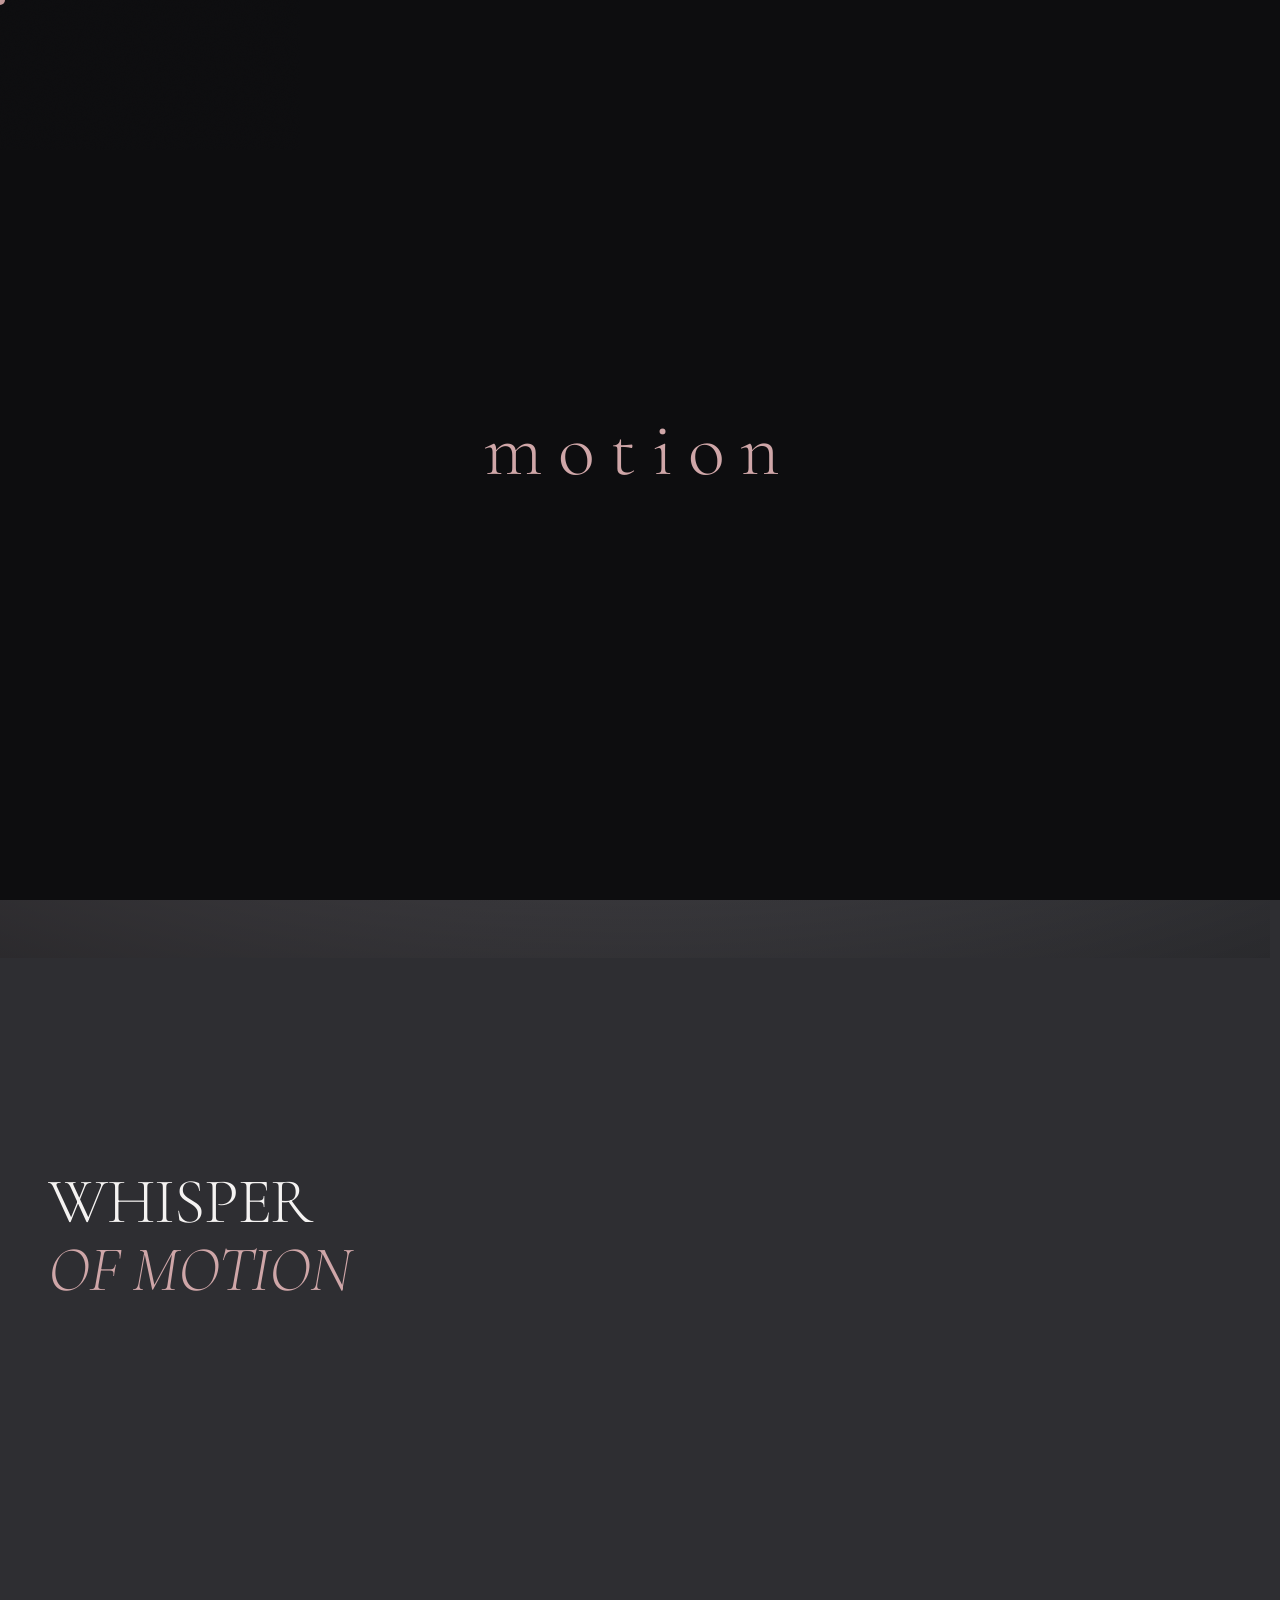
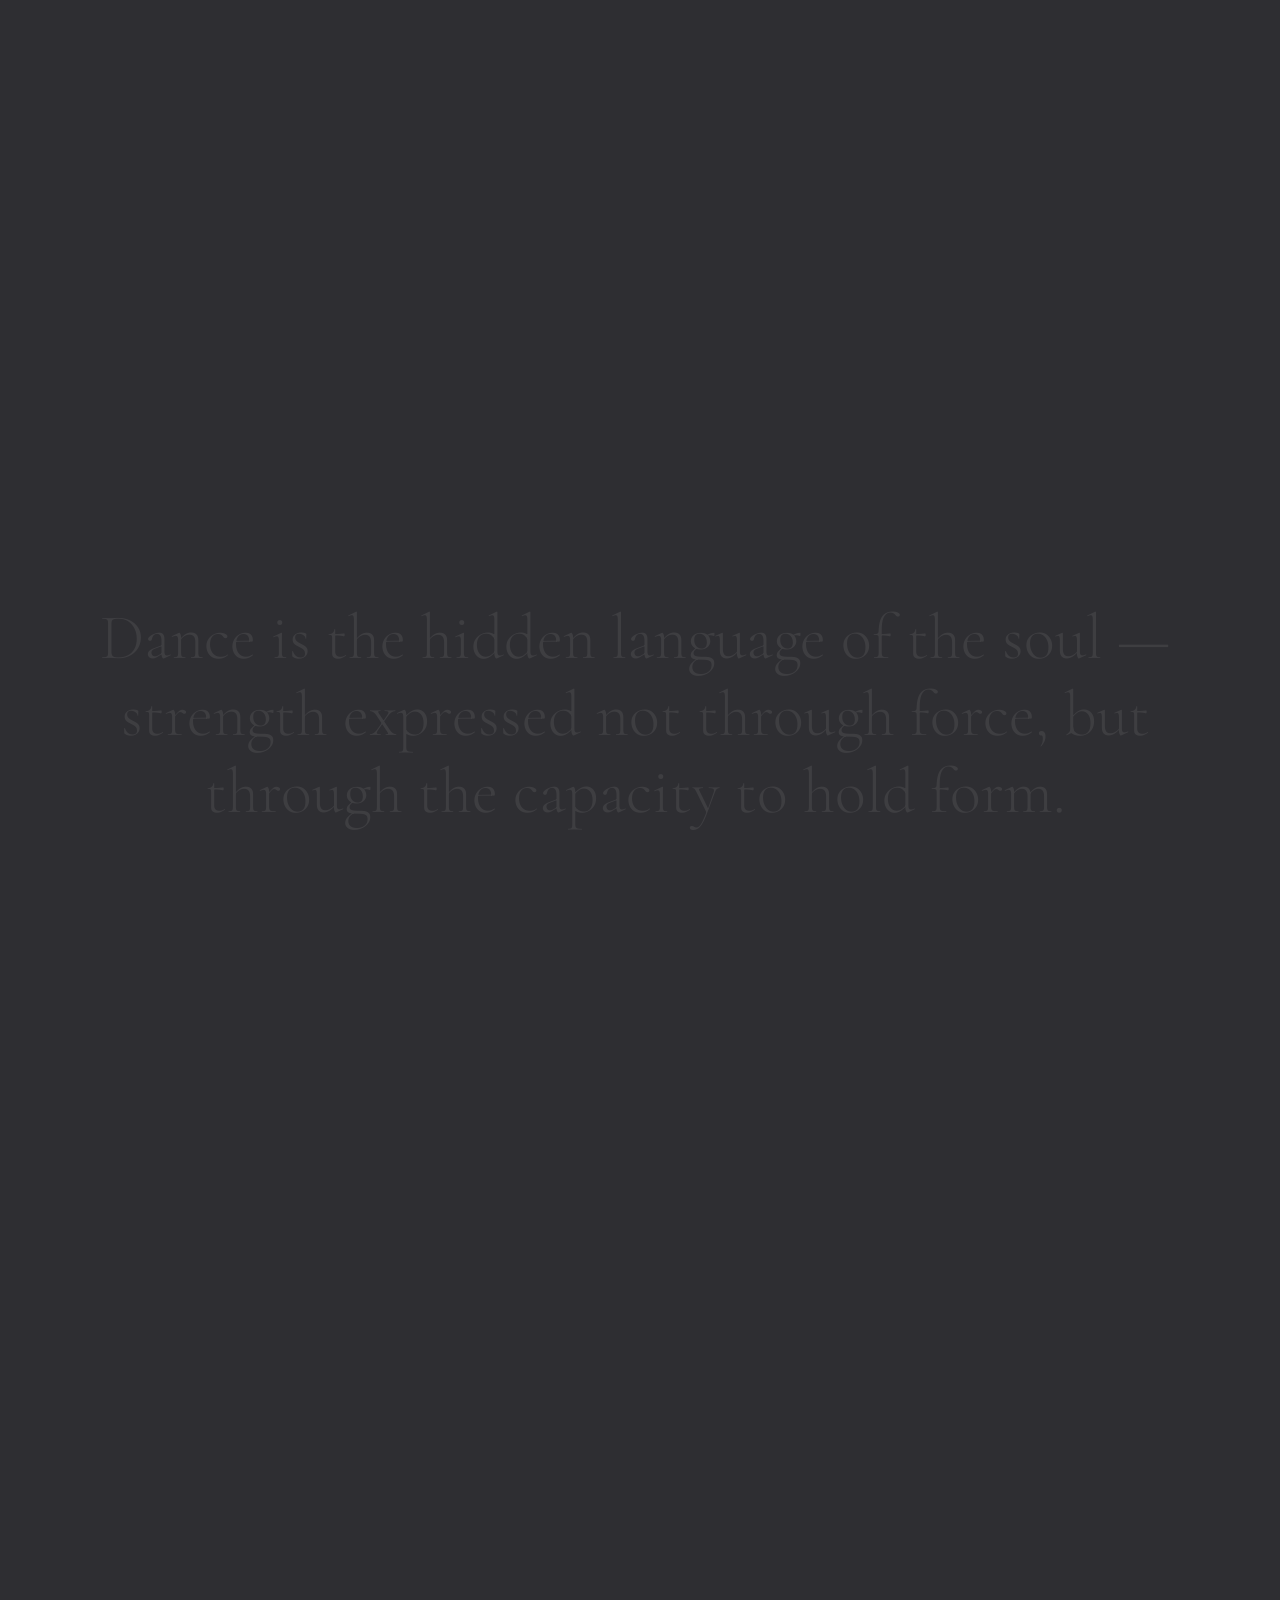
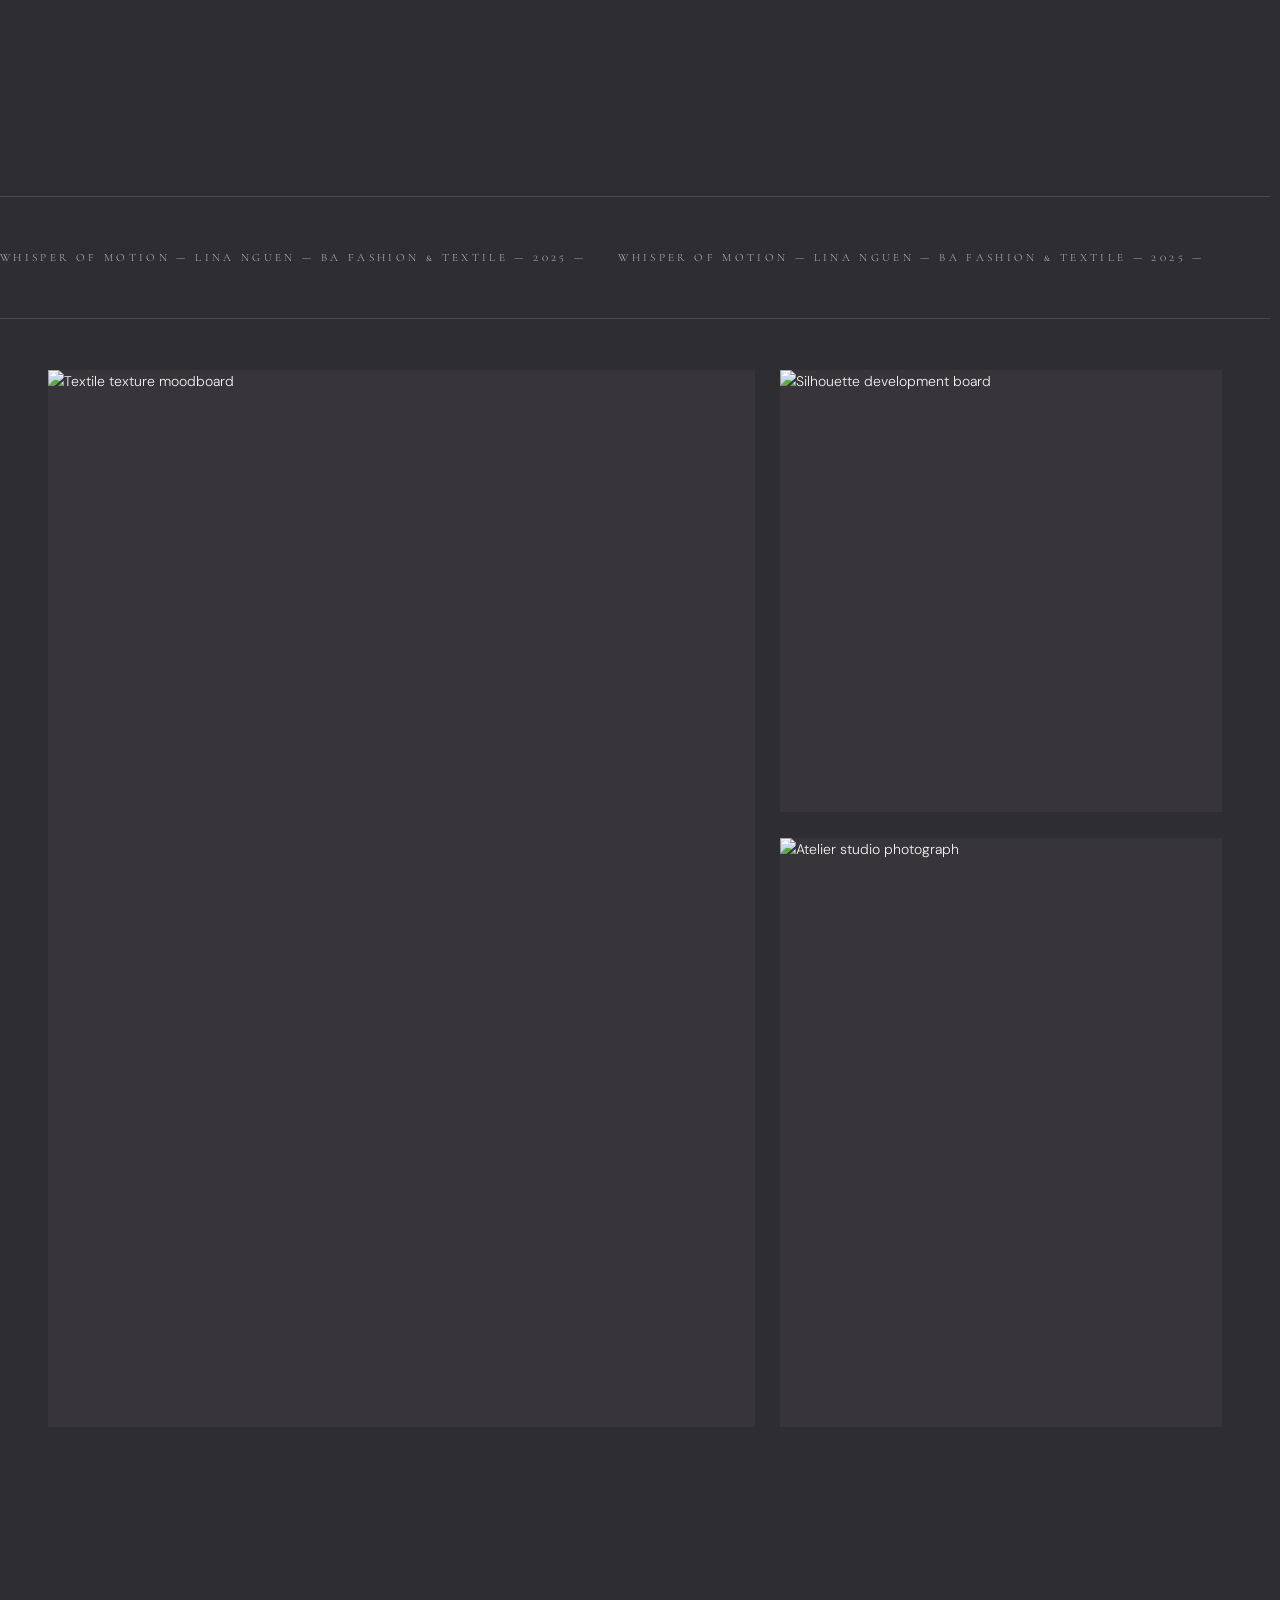
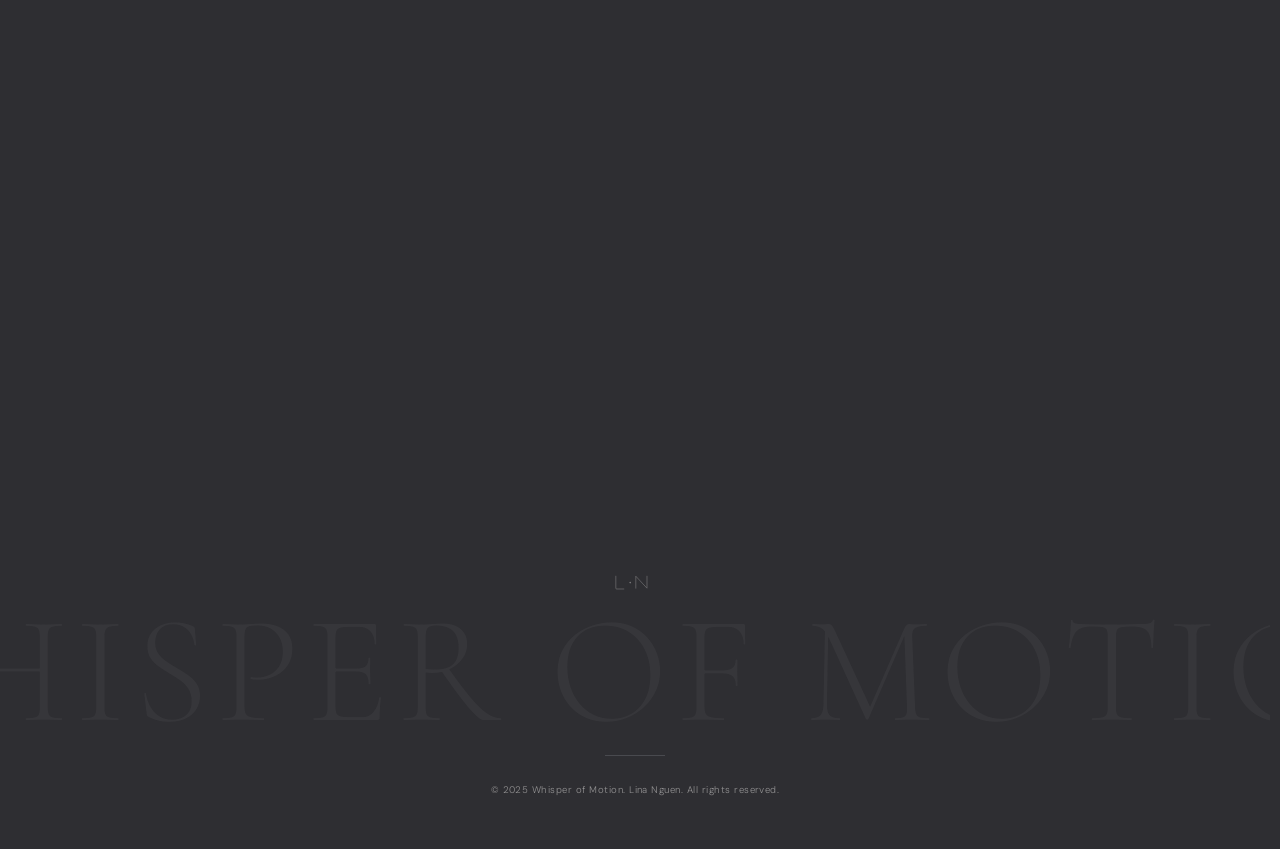
==== commit f6c75315: "Add files via upload" ====
--- a/index.html
+++ b/index.html
@@ -150,7 +150,7 @@
       <div class="container">
         <div class="designer-section">
           <div class="media-container" data-animate="clip-h">
-            <img class="designer-photo" src="https://i.ibb.co/C5r6ZBR2/BHSAD-24042026130776.webp" alt="Lina Nguen, fashion designer" loading="lazy" decoding="async">
+            <img class="designer-photo" src="https://17f7dyxcw8.ucarecd.net/85f1618e-65a2-4751-80c8-04119cb15840/photo_20260528_083417.jpg" alt="Lina Nguen, fashion designer" loading="lazy" decoding="async">
           </div>
           <div>
             <h3 class="designer-name" data-animate>LINA NGUEN</h3>
@@ -190,7 +190,7 @@
         <div class="grid grid--3">
           <div class="card liquid-glass--opaque" data-tilt data-bloom data-animate="card">
             <div class="media-container">
-              <img class="card__image" src="https://i.ibb.co/9KgJcpQ/BHSAD-24042026130726.webp" alt="The Beginning" loading="lazy" decoding="async" data-lightbox="">
+              <img class="card__image" src="https://17f7dyxcw8.ucarecd.net/f13a356c-c95d-4009-9638-e25eaae0db7e/thebeggining.webp" alt="The Beginning" loading="lazy" decoding="async" data-lightbox="">
             </div>
             <div class="card__content">
               <span class="card__number">I. THE BEGINNING</span>
@@ -199,7 +199,7 @@
           </div>
           <div class="card liquid-glass--opaque" data-tilt data-bloom data-animate="card" style="transition-delay:150ms;">
             <div class="media-container">
-              <img class="card__image" src="https://i.ibb.co/gM7848Tg/BHSAD-24042026132472.webp" alt="The Struggles" loading="lazy" decoding="async" data-lightbox="">
+              <img class="card__image" src="https://17f7dyxcw8.ucarecd.net/efb322a1-3aa8-4df1-a53c-06a59d0c35c3/thestruggle.webp" alt="The Struggles" loading="lazy" decoding="async" data-lightbox="">
             </div>
             <div class="card__content">
               <span class="card__number">II. THE STRUGGLES</span>
@@ -208,7 +208,7 @@
           </div>
           <div class="card liquid-glass--opaque" data-tilt data-bloom data-animate="card" style="transition-delay:300ms;">
             <div class="media-container">
-              <img class="card__image" src="https://i.ibb.co/n25cJ0z/BHSAD-24042026131538.webp" alt="The Dream" loading="lazy" decoding="async" data-lightbox="">
+              <img class="card__image" src="https://17f7dyxcw8.ucarecd.net/3ec70eaa-72c7-4bc9-b9bd-8d511a5af14c/blockk3.webp" alt="The Dream" loading="lazy" decoding="async" data-lightbox="">
             </div>
             <div class="card__content">
               <span class="card__number">III. THE DREAM</span>
@@ -277,9 +277,9 @@
         </svg>
       </div>
       <div class="footer-contact" data-animate="footer">
-        <a href="mailto:YOUR_EMAIL" class="footer-link" data-bloom>your@email.com</a>
-        <a href="mailto:YOUR_GENERAL_EMAIL" class="footer-link" data-bloom>general@email.com</a>
-        <a href="https://instagram.com/HANDLE" class="footer-link" data-bloom target="_blank" rel="noopener">@yourhandle</a>
+        <a href="" class="footer-link" data-bloom>linanguen61@gmail.com</a>
+        <a href="https://www.instagram.com/oohlingg_?igsh=dzk5c3o1bGo2cThj" class="footer-link" data-bloom>@oohlingg_</a>
+        <a href="" class="footer-link" data-bloom target="_blank" rel="noopener">+7(977)549-76-89</a>
       </div>
       <hr class="footer-divider">
       <p class="footer-copyright">&copy; 2025 Whisper of Motion. Lina Nguen. All rights reserved.</p>
--- a/styles/animations.css
+++ b/styles/animations.css
@@ -165,27 +165,25 @@
 
 /* Static classes for clip reveals (used with IntersectionObserver) */
 [data-animate="clip-v"] {
-  clip-path: inset(100% 0 0 0);
-  transition: clip-path 0.7s var(--ease-cinematic);
-  opacity: 1;
-  transform: none;
+  opacity: 0;
+  transform: translateY(30px);
+  transition: opacity 0.7s var(--ease-cinematic), transform 0.7s var(--ease-cinematic);
 }
 
 [data-animate="clip-v"].animate-in {
-  clip-path: inset(0 0 0 0);
-  opacity: 1;
+  opacity: 1;
+  transform: translateY(0);
 }
 
 [data-animate="clip-h"] {
-  clip-path: inset(0 100% 0 0);
-  transition: clip-path 0.7s var(--ease-cinematic);
-  opacity: 1;
-  transform: none;
+  opacity: 0;
+  transform: translateX(-30px);
+  transition: opacity 0.7s var(--ease-cinematic), transform 0.7s var(--ease-cinematic);
 }
 
 [data-animate="clip-h"].animate-in {
-  clip-path: inset(0 0 0 0);
-  opacity: 1;
+  opacity: 1;
+  transform: translateX(0);
 }
 
 /* ---- Character reveal (loading / closing) ---- */
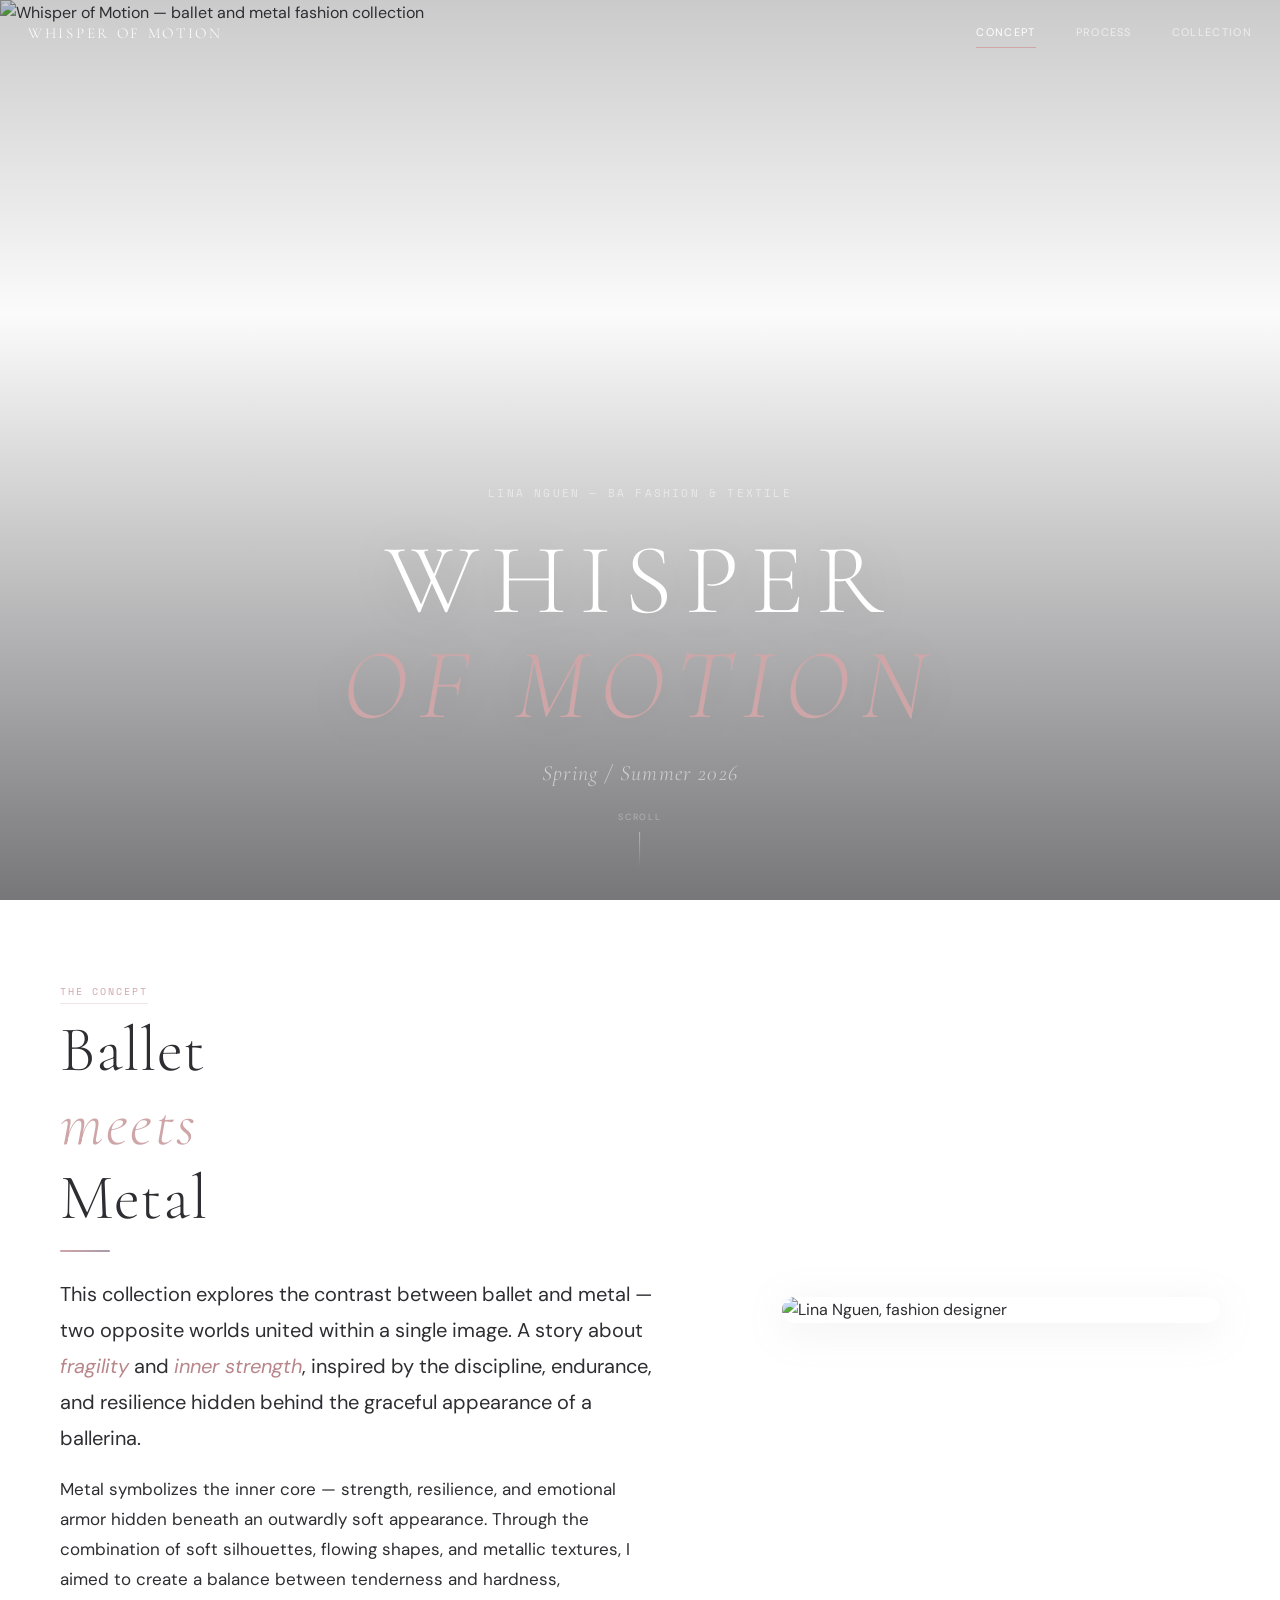
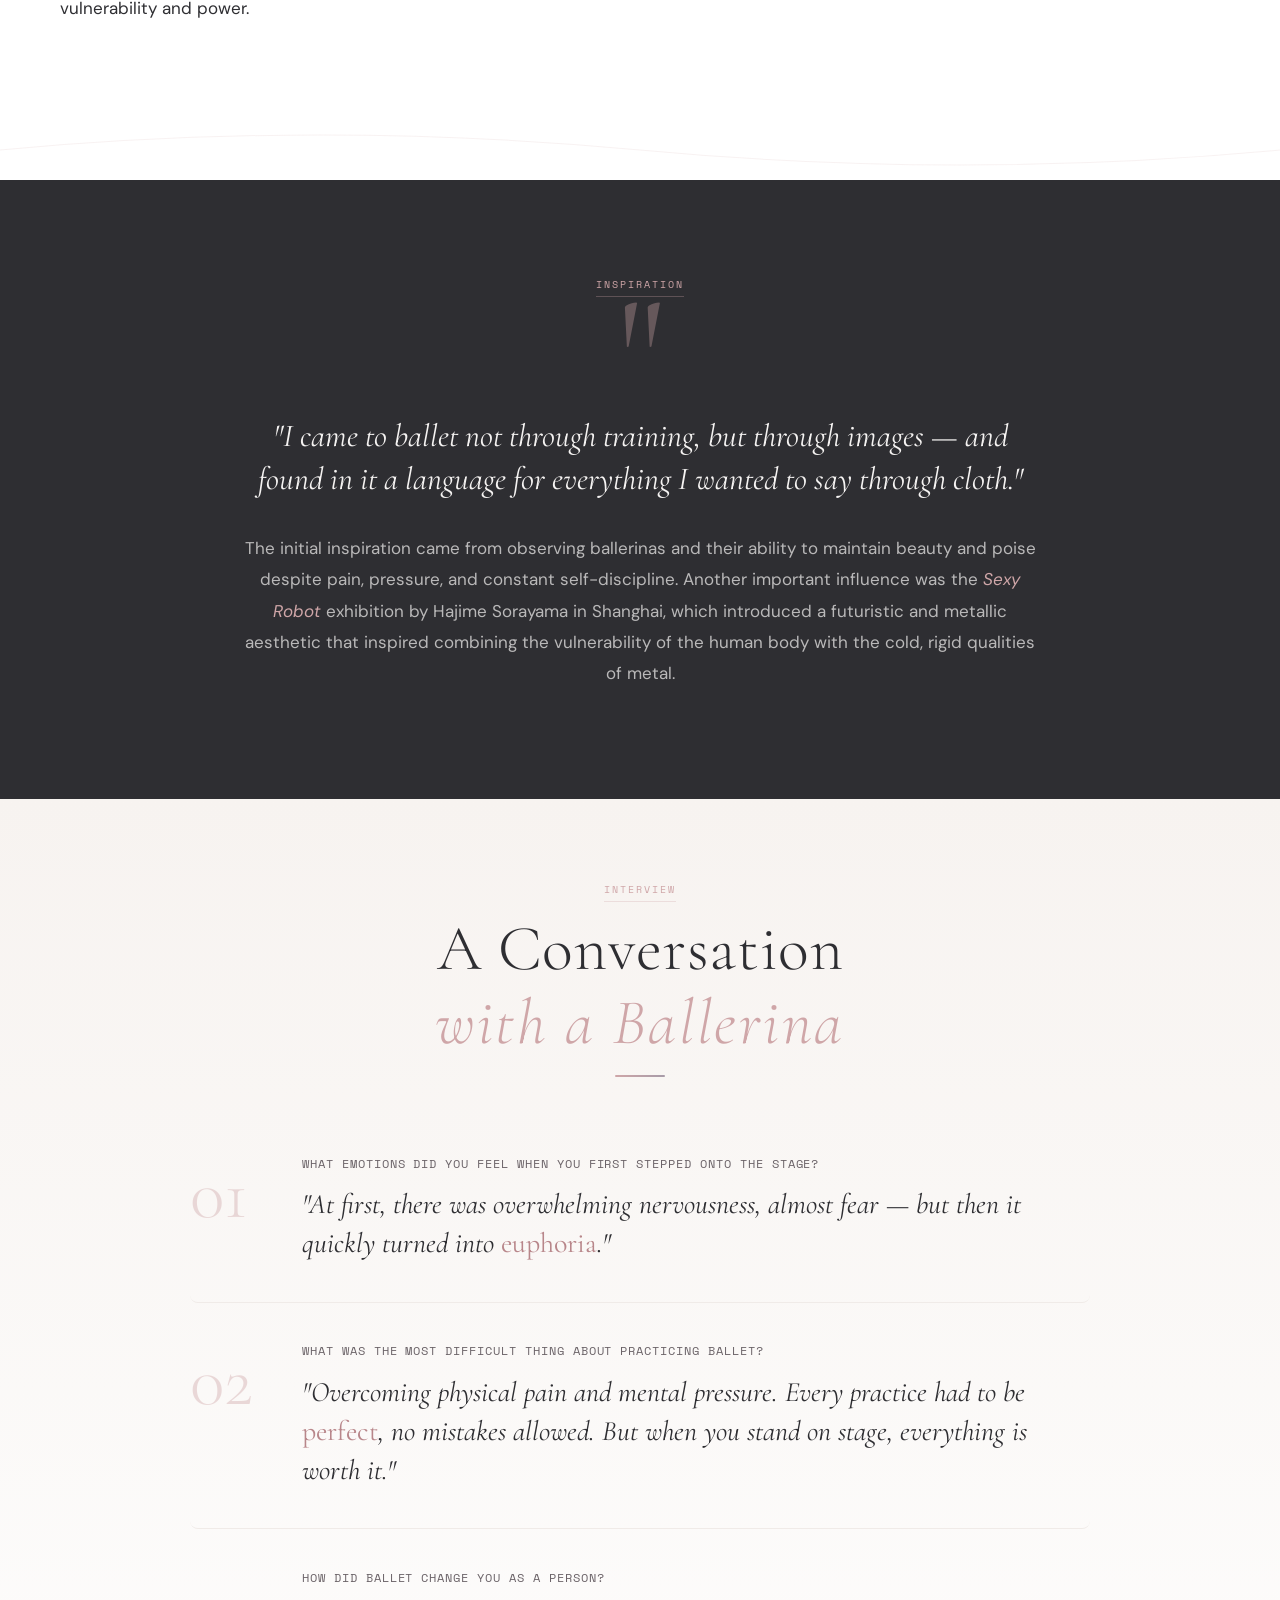
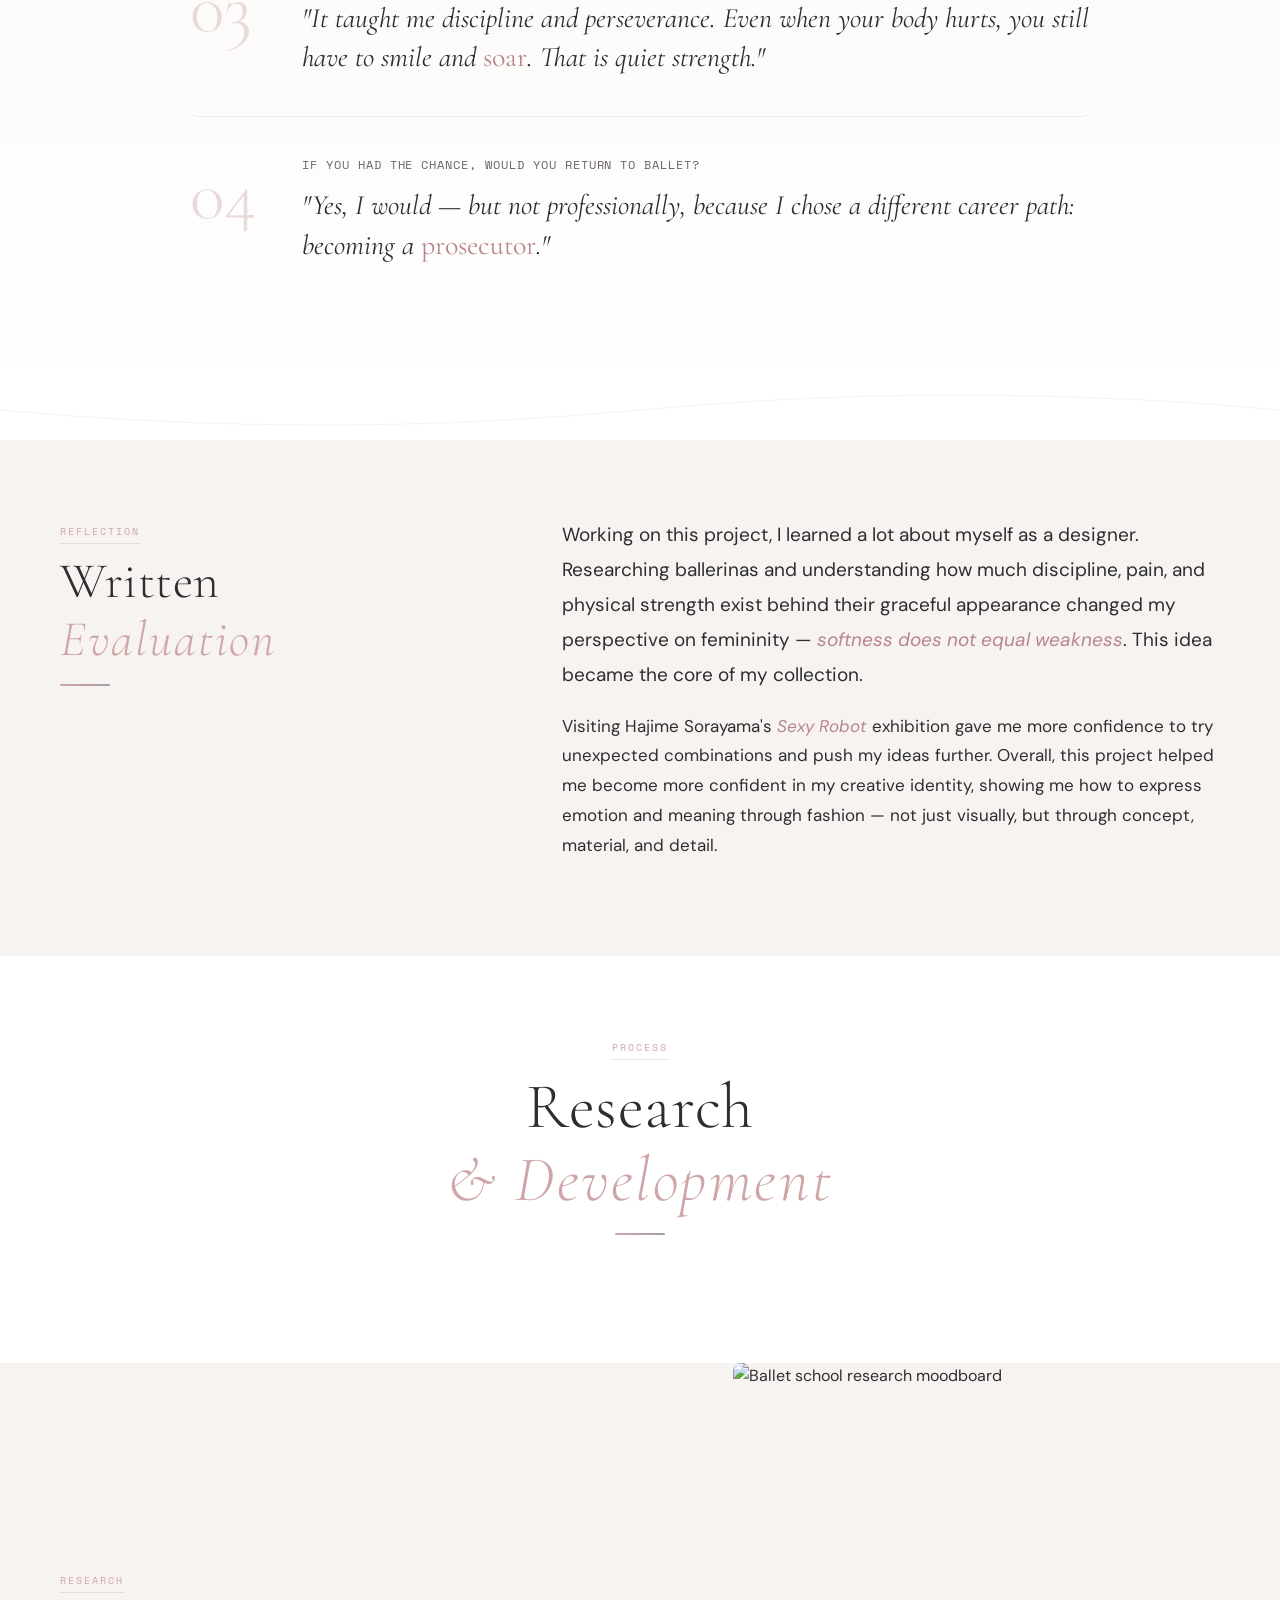
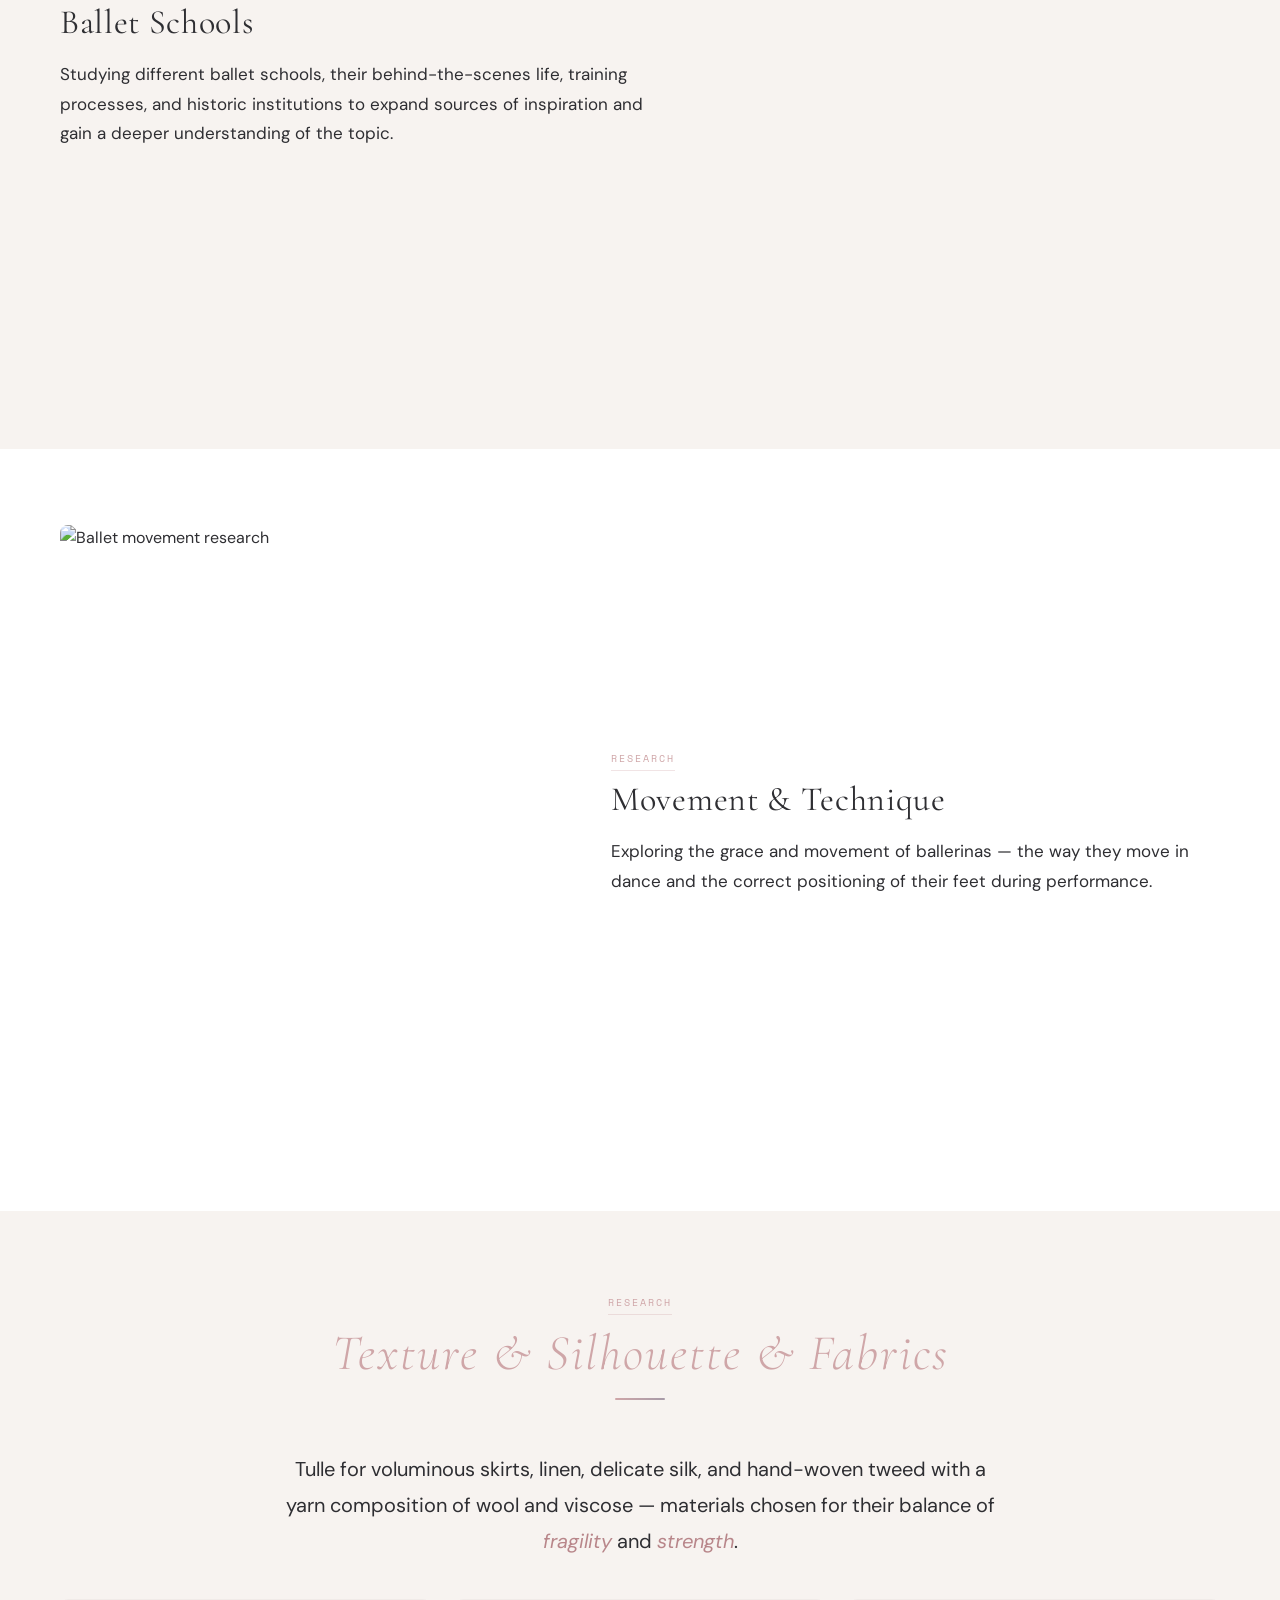
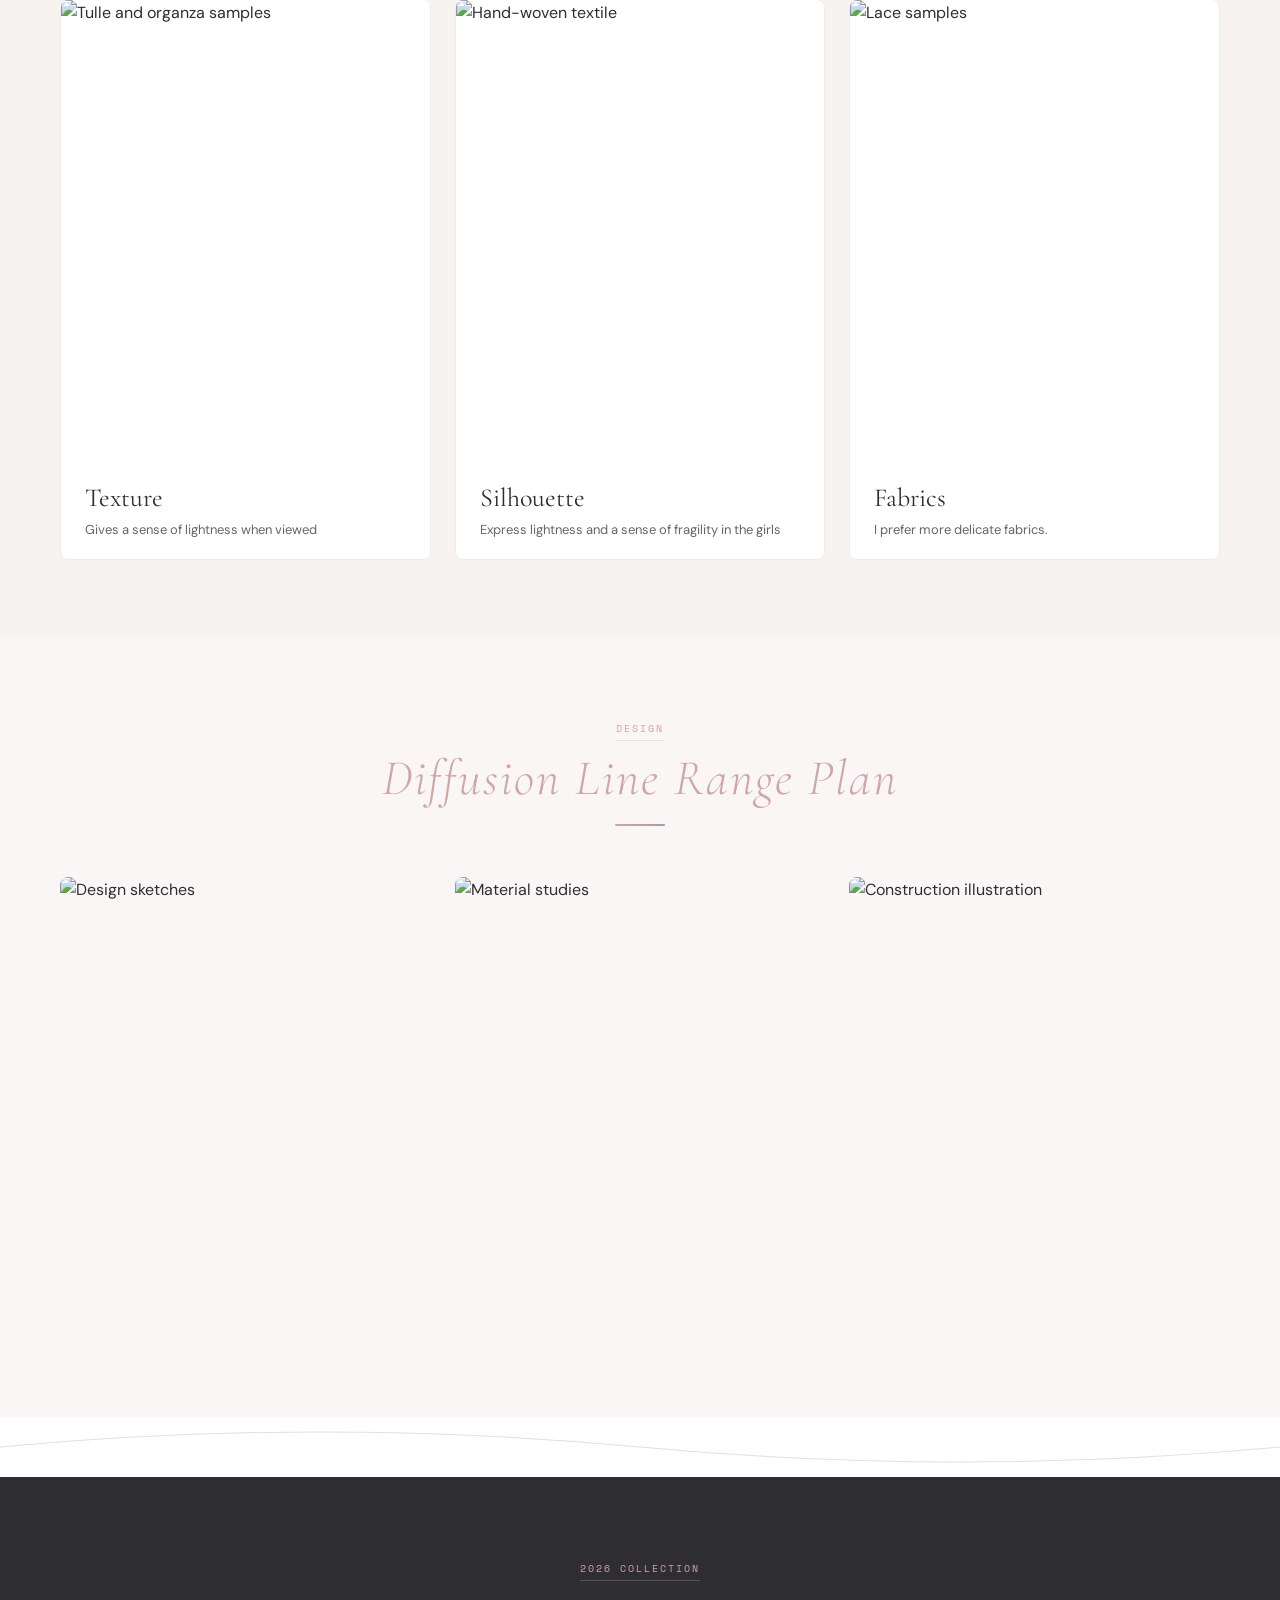
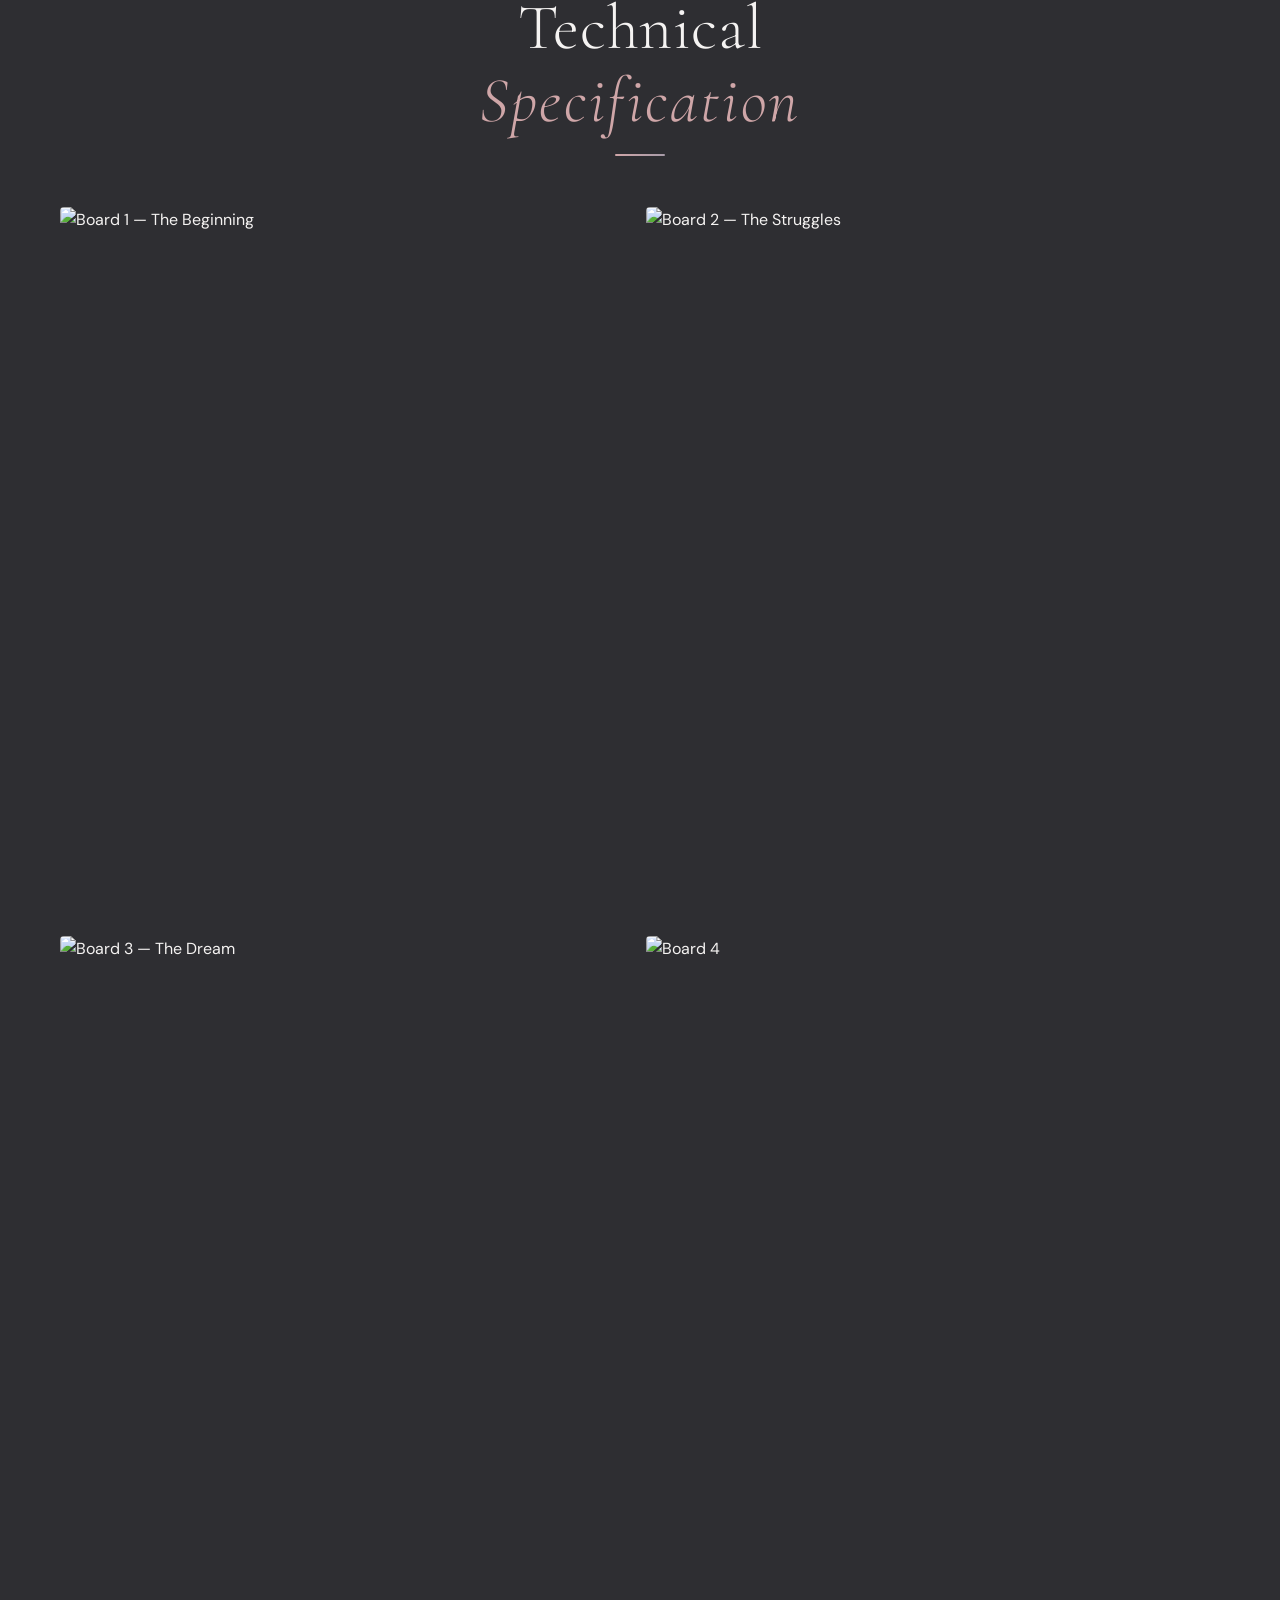
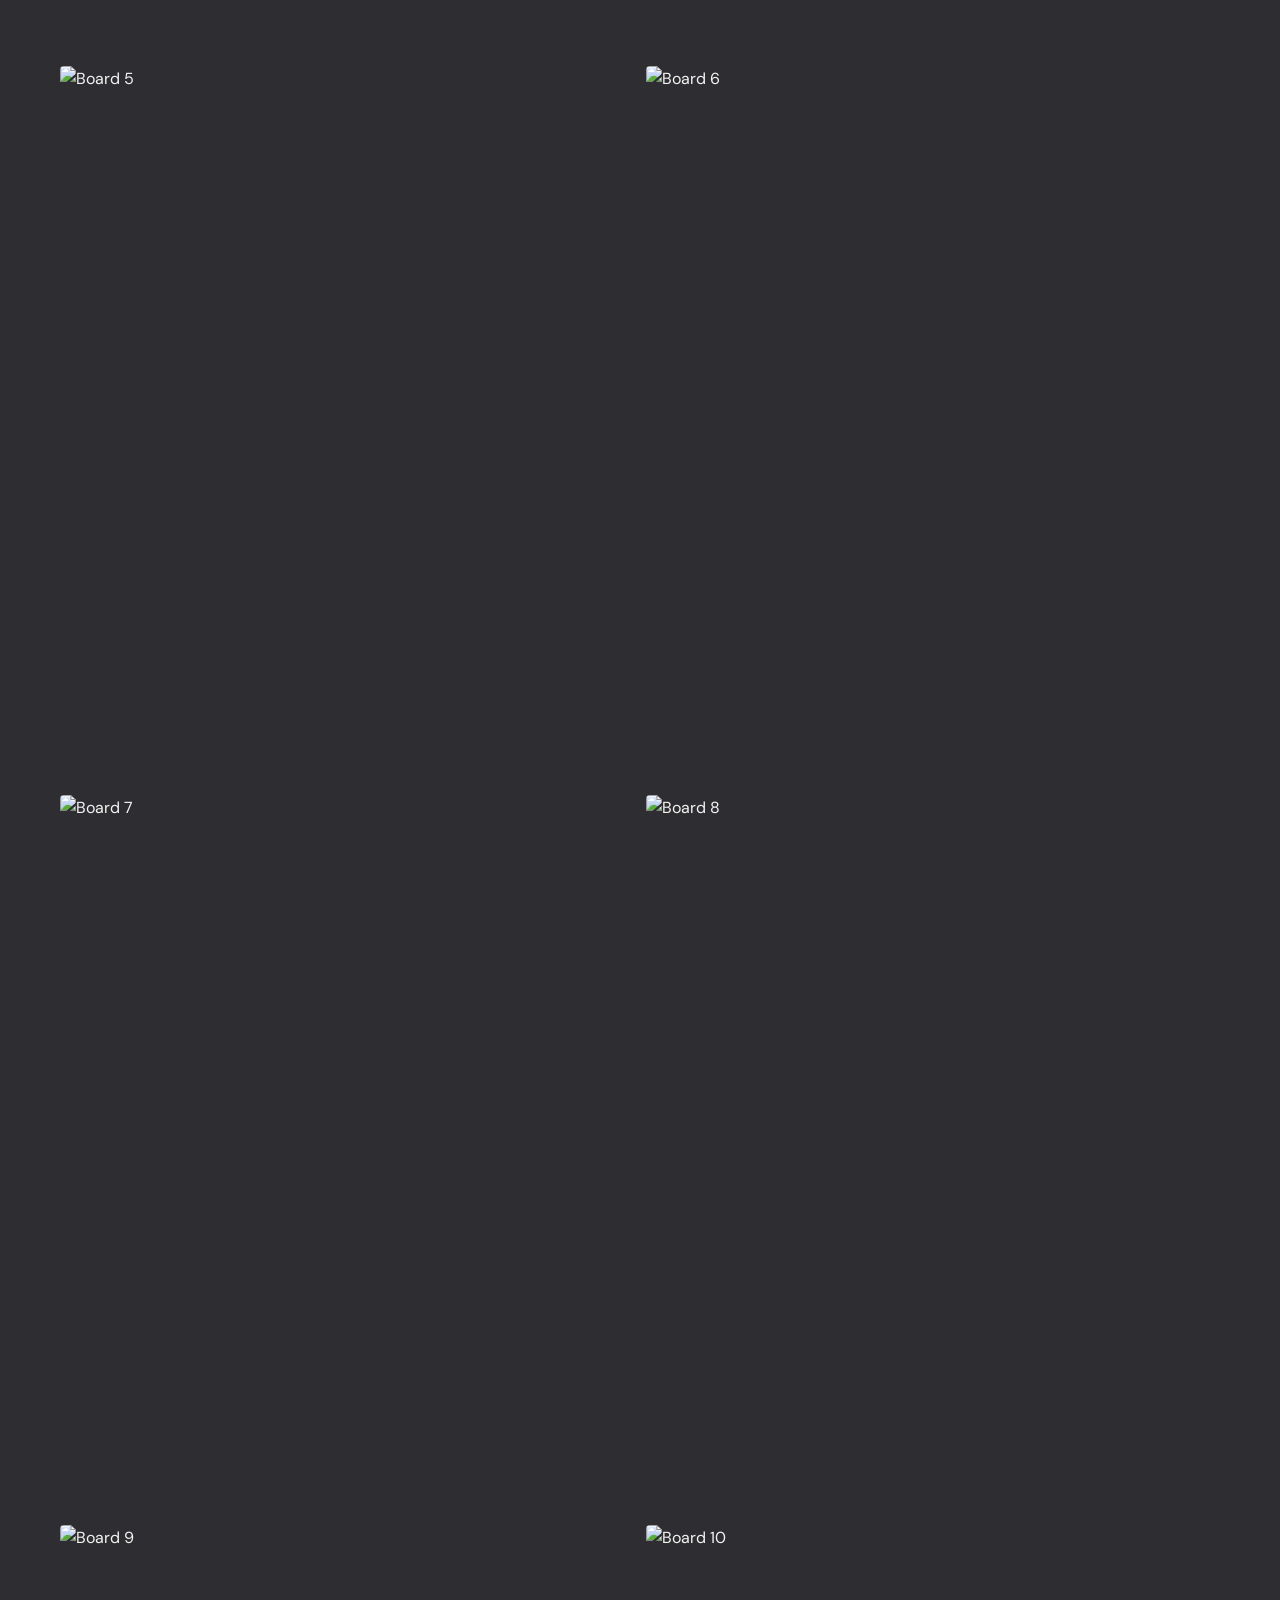
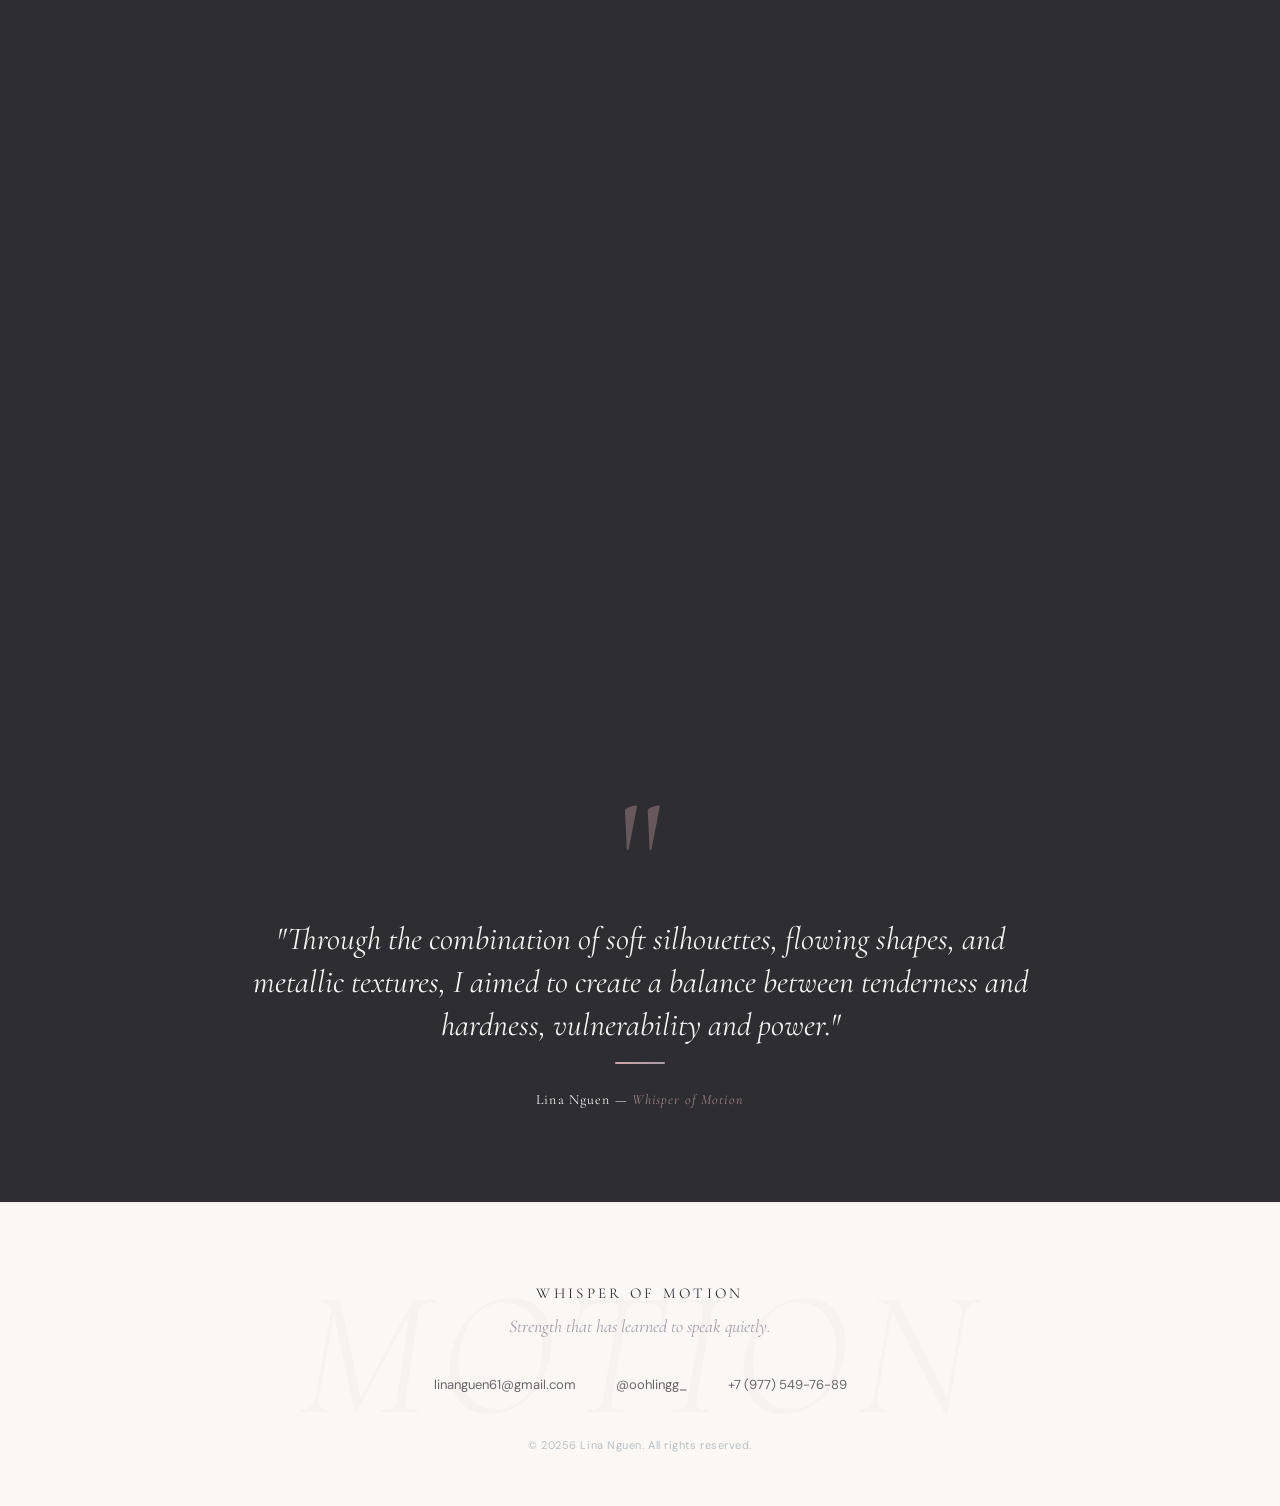
==== commit 44f94f21: "Add files via upload" ====
--- a/index.html
+++ b/index.html
@@ -1,314 +1,479 @@
 <!DOCTYPE html>
-<html class="no-js" lang="en" data-theme="dark">
+<html lang="en">
 <head>
   <meta charset="UTF-8">
   <meta name="viewport" content="width=device-width, initial-scale=1.0">
-  <title>Whisper of Motion</title>
-  <meta name="description" content="Whisper of Motion - Pre-Collection by Lina Nguen. BA Fashion and Textile, Level 4.">
-  <meta property="og:title" content="Whisper of Motion">
-  <meta property="og:description" content="Pre-Collection Textile, Silhouettes and Cut Development.">
-  <meta property="og:image" content="">
+  <title>Whisper of Motion — Lina Nguen</title>
+  <meta name="description" content="Whisper of Motion — A fashion collection exploring the contrast between ballet and metal by Lina Nguen. BA Fashion & Textile, Spring/Summer 2026.">
+  <meta property="og:title" content="Whisper of Motion — Lina Nguen">
+  <meta property="og:description" content="A fashion collection exploring the contrast between ballet and metal. Spring/Summer 2026.">
   <meta property="og:type" content="website">
   <link rel="canonical" href="https://whisper-of-motion.vercel.app">
-  <meta name="twitter:card" content="summary_large_image">
-  <meta name="twitter:image" content="">
-  <meta name="apple-mobile-web-app-capable" content="yes">
-  <meta name="apple-mobile-web-app-status-bar-style" content="default">
-  <meta name="apple-mobile-web-app-title" content="Whisper of Motion">
-  <link rel="apple-touch-icon" href="/assets/svg/touch-icon.png">
-  <link rel="manifest" href="/manifest.json">
   <link rel="preconnect" href="https://fonts.googleapis.com">
   <link rel="preconnect" href="https://fonts.gstatic.com" crossorigin>
-  <link rel="preload" as="style" href="https://fonts.googleapis.com/css2?family=Cormorant+Garamond:ital,wght@0,300;1,300&family=Cormorant+SC:wght@300&family=DM+Sans:wght@300;400&family=Space+Mono:wght@400&display=swap">
-  <link rel="stylesheet" href="https://fonts.googleapis.com/css2?family=Cormorant+Garamond:ital,wght@0,300;1,300&family=Cormorant+SC:wght@300&family=DM+Sans:wght@300;400&family=Space+Mono:wght@400&display=swap" media="print" onload="this.media='all'">
-  <noscript><link rel="stylesheet" href="https://fonts.googleapis.com/css2?family=Cormorant+Garamond:ital,wght@0,300;1,300&family=Cormorant+SC:wght@300&family=DM+Sans:wght@300;400&family=Space+Mono:wght@400&display=swap"></noscript>
-  <link rel="stylesheet" href="/styles/variables.css">
-  <link rel="stylesheet" href="/styles/base.css">
-  <link rel="stylesheet" href="/styles/layout.css">
-  <link rel="stylesheet" href="/styles/components.css">
-  <link rel="stylesheet" href="/styles/animations.css">
-  <link rel="stylesheet" href="/styles/utilities.css">
-  <script>document.documentElement.classList.remove('no-js');</script>
+  <link rel="preload" as="style" href="https://fonts.googleapis.com/css2?family=Cormorant+Garamond:ital,wght@0,300;0,400;0,500;0,600;1,300;1,400&family=DM+Sans:wght@300;400;500&family=Space+Mono:wght@400&display=swap">
+  <link rel="stylesheet" href="https://fonts.googleapis.com/css2?family=Cormorant+Garamond:ital,wght@0,300;0,400;0,500;0,600;1,300;1,400&family=DM+Sans:wght@300;400;500&family=Space+Mono:wght@400&display=swap" media="print" onload="this.media='all'">
+  <noscript><link rel="stylesheet" href="https://fonts.googleapis.com/css2?family=Cormorant+Garamond:ital,wght@0,300;0,400;0,500;0,600;1,300;1,400&family=DM+Sans:wght@300;400;500&family=Space+Mono:wght@400&display=swap"></noscript>
+  <link rel="stylesheet" href="styles/variables.css">
+  <link rel="stylesheet" href="styles/main.css">
 </head>
 <body>
 
-  <!-- Loading Screen -->
-  <div class="loading-screen" aria-hidden="true">
-    <div class="loader-lines">
-      <div class="loader-line" data-line="1">whisper</div>
-      <div class="loader-line" data-line="2">of</div>
-      <div class="loader-line" data-line="3">motion</div>
-      <div class="loader-line" data-line="4">Lina Nguen &#8212; 2025</div>
-    </div>
-    <div class="loader-glow" aria-hidden="true"></div>
+  <!-- ====== NAVBAR ====== -->
+  <nav class="navbar" aria-label="Main navigation">
+    <a href="#hero" class="navbar-logo">Whisper of Motion</a>
+    <div class="nav-links-desktop">
+      <a href="#concept">Concept</a>
+      <a href="process.html">Process</a>
+      <a href="collection.html">Collection</a>
+    </div>
+    <button class="hamburger" aria-label="Menu" aria-expanded="false">
+      <span></span>
+      <span></span>
+      <span></span>
+    </button>
+  </nav>
+
+  <!-- Mobile Nav -->
+  <div class="cnav-overlay" id="mobileNavOverlay">
+    <a href="#concept">Concept</a>
+    <a href="process.html">Process</a>
+    <a href="collection.html">Collection</a>
   </div>
 
-  <div class="scroll-progress" aria-hidden="true"></div>
-  <svg class="grain-overlay" aria-hidden="true"><filter id="grain"><feTurbulence type="fractalNoise" baseFrequency="0.65" numOctaves="3" stitchTiles="stitch"/></filter><rect width="100%" height="100%" filter="url(#grain)"/></svg>
-  <div class="custom-cursor" aria-hidden="true"><div class="cursor-dot"><span class="cursor-label">VIEW</span></div></div>
-  <div class="lightbox-overlay" role="dialog" aria-modal="true" aria-label="Image lightbox">
-    <button class="lightbox-close" aria-label="Close lightbox">&times;</button>
-    <button class="lightbox-nav lightbox-nav--prev" aria-label="Previous image">&#8592;</button>
+
+  <!-- ══════════════════════════════════════════ -->
+  <!--  HERO                                      -->
+  <!-- ══════════════════════════════════════════ -->
+  <section class="hero" id="hero">
+    <img
+      src="https://17f7dyxcw8.ucarecd.net/9fe573c9-9936-4f9f-b1eb-00da736d3cae/BHSAD_24042026131159.webp"
+      alt="Whisper of Motion — ballet and metal fashion collection"
+      fetchpriority="high" decoding="async">
+    <div class="hero-overlay"></div>
+    <div class="hero-content">
+      <p class="hero-kicker">Lina Nguen — BA Fashion &amp; Textile</p>
+      <h1 class="hero-title">
+        <span class="hero-title-line">Whisper</span>
+        <span class="hero-title-line hero-title-line--accent">of Motion</span>
+      </h1>
+      <p class="hero-season">Spring / Summer 2026</p>
+    </div>
+    <div class="hero-scroll">
+      <span>Scroll</span>
+      <div class="hero-scroll-line"></div>
+    </div>
+  </section>
+
+
+  <!-- ══════════════════════════════════════════ -->
+  <!--  CONCEPT                                    -->
+  <!-- ══════════════════════════════════════════ -->
+
+  <!-- Concept Intro — Full-width dramatic -->
+  <section class="section section--concept-intro" id="concept">
+    <div class="container">
+      <div class="concept-intro">
+        <div class="concept-intro__text">
+          <span class="label fade-in">The Concept</span>
+          <h2 class="title-expressive fade-in">
+            <span class="title-line">Ballet</span>
+            <span class="title-line title-line--italic">meets</span>
+            <span class="title-line">Metal</span>
+          </h2>
+          <div class="accent-line fade-in"></div>
+          <p class="concept-lead fade-in">This collection explores the contrast between ballet and metal — two opposite worlds united within a single image. A story about <em>fragility</em> and <em>inner strength</em>, inspired by the discipline, endurance, and resilience hidden behind the graceful appearance of a ballerina.</p>
+          <p class="fade-in">Metal symbolizes the inner core — strength, resilience, and emotional armor hidden beneath an outwardly soft appearance. Through the combination of soft silhouettes, flowing shapes, and metallic textures, I aimed to create a balance between tenderness and hardness, vulnerability and power.</p>
+        </div>
+        <div class="concept-intro__image fade-in">
+          <div class="media-frame media-frame--elegant">
+            <img
+              src="https://17f7dyxcw8.ucarecd.net/85f1618e-65a2-4751-80c8-04119cb15840/photo_20260528_083417.jpg"
+              alt="Lina Nguen, fashion designer"
+              loading="lazy" decoding="async">
+            <div class="media-frame__caption">Lina Nguen</div>
+          </div>
+        </div>
+      </div>
+    </div>
+  </section>
+
+
+  <!-- Section Divider -->
+  <div class="section-divider">
+    <svg viewBox="0 0 1200 60" preserveAspectRatio="none"><path d="M0,30 Q300,0 600,30 T1200,30" stroke="currentColor" stroke-width="1" fill="none" opacity="0.15"/></svg>
+  </div>
+
+
+  <!-- Inspiration — Cinematic quote -->
+  <section class="section section--dark section--inspiration">
+    <div class="container">
+      <div class="inspiration-block">
+        <span class="label fade-in">Inspiration</span>
+        <div class="big-quote fade-in">
+          <blockquote>
+            "I came to ballet not through training, but through images — and found in it a language for everything I wanted to say through cloth."
+          </blockquote>
+        </div>
+        <p class="inspiration-text fade-in">The initial inspiration came from observing ballerinas and their ability to maintain beauty and poise despite pain, pressure, and constant self-discipline. Another important influence was the <em>Sexy Robot</em> exhibition by Hajime Sorayama in Shanghai, which introduced a futuristic and metallic aesthetic that inspired combining the vulnerability of the human body with the cold, rigid qualities of metal.</p>
+      </div>
+    </div>
+  </section>
+
+
+  <!-- ══════════════════════════════════════════ -->
+  <!--  INTERVIEW — Editorial Showcase             -->
+  <!-- ══════════════════════════════════════════ -->
+  <section class="section section--interview">
+    <div class="container">
+      <div class="interview-header fade-in">
+        <span class="label">Interview</span>
+        <h2 class="title-expressive">
+          <span class="title-line">A Conversation</span>
+          <span class="title-line title-line--italic">with a Ballerina</span>
+        </h2>
+        <div class="accent-line accent-line--center"></div>
+      </div>
+
+      <div class="interview-editorial">
+        <div class="interview-block fade-in">
+          <div class="interview-number">01</div>
+          <div class="interview-content">
+            <p class="interview-q">What emotions did you feel when you first stepped onto the stage?</p>
+            <p class="interview-a">"At first, there was overwhelming nervousness, almost fear — but then it quickly turned into <em>euphoria</em>."</p>
+          </div>
+        </div>
+
+        <div class="interview-block fade-in">
+          <div class="interview-number">02</div>
+          <div class="interview-content">
+            <p class="interview-q">What was the most difficult thing about practicing ballet?</p>
+            <p class="interview-a">"Overcoming physical pain and mental pressure. Every practice had to be <em>perfect</em>, no mistakes allowed. But when you stand on stage, everything is worth it."</p>
+          </div>
+        </div>
+
+        <div class="interview-block fade-in">
+          <div class="interview-number">03</div>
+          <div class="interview-content">
+            <p class="interview-q">How did ballet change you as a person?</p>
+            <p class="interview-a">"It taught me discipline and perseverance. Even when your body hurts, you still have to smile and <em>soar</em>. That is quiet strength."</p>
+          </div>
+        </div>
+
+        <div class="interview-block fade-in">
+          <div class="interview-number">04</div>
+          <div class="interview-content">
+            <p class="interview-q">If you had the chance, would you return to ballet?</p>
+            <p class="interview-a">"Yes, I would — but not professionally, because I chose a different career path: becoming a <em>prosecutor</em>."</p>
+          </div>
+        </div>
+      </div>
+    </div>
+  </section>
+
+
+  <!-- Section Divider -->
+  <div class="section-divider">
+    <svg viewBox="0 0 1200 60" preserveAspectRatio="none"><path d="M0,30 Q300,60 600,30 T1200,30" stroke="currentColor" stroke-width="1" fill="none" opacity="0.15"/></svg>
+  </div>
+
+
+  <!-- Written Evaluation -->
+  <section class="section section--surface section--reflection">
+    <div class="container">
+      <div class="reflection-layout">
+        <div class="reflection-side fade-in">
+          <span class="label">Reflection</span>
+          <h2 class="title-expressive title-expressive--sm">
+            <span class="title-line">Written</span>
+            <span class="title-line title-line--italic">Evaluation</span>
+          </h2>
+          <div class="accent-line"></div>
+        </div>
+        <div class="reflection-body fade-in">
+          <p class="reflection-lead">Working on this project, I learned a lot about myself as a designer. Researching ballerinas and understanding how much discipline, pain, and physical strength exist behind their graceful appearance changed my perspective on femininity — <em>softness does not equal weakness</em>. This idea became the core of my collection.</p>
+          <p>Visiting Hajime Sorayama's <em>Sexy Robot</em> exhibition gave me more confidence to try unexpected combinations and push my ideas further. Overall, this project helped me become more confident in my creative identity, showing me how to express emotion and meaning through fashion — not just visually, but through concept, material, and detail.</p>
+        </div>
+      </div>
+    </div>
+  </section>
+
+
+  <!-- ══════════════════════════════════════════ -->
+  <!--  PROCESS                                    -->
+  <!-- ══════════════════════════════════════════ -->
+  <section class="section" id="process">
+    <div class="container">
+      <div class="section-header fade-in">
+        <span class="label">Process</span>
+        <h2 class="title-expressive">
+          <span class="title-line">Research</span>
+          <span class="title-line title-line--italic">&amp; Development</span>
+        </h2>
+        <div class="accent-line accent-line--center"></div>
+      </div>
+    </div>
+  </section>
+
+  <!-- Research: Ballet Schools -->
+  <section class="section section--surface" style="padding-top:0;">
+    <div class="container">
+      <div class="split split--wide">
+        <div class="fade-in">
+          <span class="label">Research</span>
+          <h3 class="subtitle-elegant">Ballet Schools</h3>
+          <p>Studying different ballet schools, their behind-the-scenes life, training processes, and historic institutions to expand sources of inspiration and gain a deeper understanding of the topic.</p>
+        </div>
+        <div class="fade-in">
+          <div class="media-frame media-frame--hover-zoom" style="aspect-ratio: 4/5;">
+            <img data-src="https://17f7dyxcw8.ucarecd.net/890a7720-17f5-4cbf-b69e-384069a089f0/first.webp"
+              alt="Ballet school research moodboard" loading="lazy" decoding="async" data-lightbox>
+            <div class="media-frame__hover-hint">
+              <span>View</span>
+            </div>
+          </div>
+        </div>
+      </div>
+    </div>
+  </section>
+
+  <!-- Research: Movement -->
+  <section class="section">
+    <div class="container">
+      <div class="split split--wide-r">
+        <div class="fade-in">
+          <div class="media-frame media-frame--hover-zoom" style="aspect-ratio: 4/5;">
+            <img data-src="https://17f7dyxcw8.ucarecd.net/4eee5a2a-04d4-42c5-af2c-65a97717b707/second.webp"
+              alt="Ballet movement research" loading="lazy" decoding="async" data-lightbox>
+            <div class="media-frame__hover-hint">
+              <span>View</span>
+            </div>
+          </div>
+        </div>
+        <div class="fade-in">
+          <span class="label">Research</span>
+          <h3 class="subtitle-elegant">Movement &amp; Technique</h3>
+          <p>Exploring the grace and movement of ballerinas — the way they move in dance and the correct positioning of their feet during performance.</p>
+        </div>
+      </div>
+    </div>
+  </section>
+
+  <!-- Materials -->
+  <section class="section section--surface">
+    <div class="container">
+      <div class="section-header fade-in">
+        <span class="label">Research</span>
+        <h2 class="title-expressive title-expressive--sm">
+          <span class="title-line title-line--italic">Texture & Silhouette & Fabrics</span>
+        </h2>
+        <div class="accent-line accent-line--center"></div>
+      </div>
+
+      <div class="narrow text-center fade-in" style="margin-bottom: 2.5rem;">
+        <p class="concept-lead">Tulle for voluminous skirts, linen, delicate silk, and hand-woven tweed with a yarn composition of wool and viscose — materials chosen for their balance of <em>fragility</em> and <em>strength</em>.</p>
+      </div>
+
+      <div class="grid-3">
+        <div class="card fade-in">
+          <div class="card__image-wrap">
+            <img data-src="https://17f7dyxcw8.ucarecd.net/ec213459-0f53-4d5b-910d-c898667e0f3a/process.webp"
+              alt="Tulle and organza samples" loading="lazy" decoding="async" data-lightbox>
+            <div class="card__hover-overlay">
+              <span>View Detail</span>
+            </div>
+          </div>
+          <div class="card-body">
+            <h3>Texture</h3>
+            <p>Gives a sense of lightness when viewed</p>
+          </div>
+        </div>
+        <div class="card fade-in">
+          <div class="card__image-wrap">
+            <img data-src="https://17f7dyxcw8.ucarecd.net/cce37302-cd61-4639-8be4-7ee625f5db79/SILHOUE.webp"
+              alt="Hand-woven textile" loading="lazy" decoding="async" data-lightbox>
+            <div class="card__hover-overlay">
+              <span>View Detail</span>
+            </div>
+          </div>
+          <div class="card-body">
+            <h3>Silhouette</h3>
+            <p>Express lightness and a sense of fragility in the girls</p>
+          </div>
+        </div>
+        <div class="card fade-in">
+          <div class="card__image-wrap">
+            <img data-src="https://17f7dyxcw8.ucarecd.net/eed3da77-bbe8-481b-b024-330c30ad81c4/fabrics.webp"
+              alt="Lace samples" loading="lazy" decoding="async" data-lightbox>
+            <div class="card__hover-overlay">
+              <span>View Detail</span>
+            </div>
+          </div>
+          <div class="card-body">
+            <h3>Fabrics</h3>
+            <p>I prefer more delicate fabrics.</p>
+          </div>
+        </div>
+      </div>
+    </div>
+  </section>
+
+
+  <!-- Sketches -->
+  <section class="section section--blush">
+    <div class="container">
+      <div class="section-header fade-in">
+        <span class="label">Design</span>
+        <h2 class="title-expressive title-expressive--sm">
+          <span class="title-line title-line--italic">Diffusion Line Range Plan</span>
+        </h2>
+        <div class="accent-line accent-line--center"></div>
+      </div>
+      <div class="grid-3">
+        <div class="media-frame media-frame--hover-zoom fade-in" style="aspect-ratio: 4/5;">
+          <img data-src="https://17f7dyxcw8.ucarecd.net/13740d10-c2d9-40ec-a6af-c0c7e51b2251/diffusion1.webp"
+            alt="Design sketches" loading="lazy" decoding="async" data-lightbox>
+          <div class="media-frame__hover-hint"><span>View</span></div>
+        </div>
+        <div class="media-frame media-frame--hover-zoom fade-in" style="aspect-ratio: 4/5;">
+          <img data-src="https://17f7dyxcw8.ucarecd.net/8ba9ac91-b057-40f6-9fc6-338cc4d8df60/diffusion2.webp"
+            alt="Material studies" loading="lazy" decoding="async" data-lightbox>
+          <div class="media-frame__hover-hint"><span>View</span></div>
+        </div>
+        <div class="media-frame media-frame--hover-zoom fade-in" style="aspect-ratio: 4/5;">
+          <img data-src="https://17f7dyxcw8.ucarecd.net/1557f12c-22f3-4e1c-9d9c-843eab76608c/diffusion3.webp"
+            alt="Construction illustration" loading="lazy" decoding="async" data-lightbox>
+          <div class="media-frame__hover-hint"><span>View</span></div>
+        </div>
+      </div>
+    </div>
+  </section>
+
+
+  <!-- ══════════════════════════════════════════ -->
+  <!--  COLLECTION                                 -->
+  <!-- ══════════════════════════════════════════ -->
+
+  <!-- Section Divider -->
+  <div class="section-divider section-divider--dark">
+    <svg viewBox="0 0 1200 60" preserveAspectRatio="none"><path d="M0,30 Q300,0 600,30 T1200,30" stroke="currentColor" stroke-width="1" fill="none" opacity="0.15"/></svg>
+  </div>
+
+  <section class="section section--dark" id="collection">
+    <div class="container">
+      <div class="section-header fade-in">
+        <span class="label">2026 Collection</span>
+        <h2 class="title-expressive title-expressive--light">
+          <span class="title-line">Technical</span>
+          <span class="title-line title-line--italic">Specification</span>
+        </h2>
+        <div class="accent-line accent-line--center"></div>
+      </div>
+
+      <!-- Collection Boards -->
+      <div class="gallery-grid">
+        <div class="gallery-item fade-in">
+          <img data-src="https://17f7dyxcw8.ucarecd.net/16f5c600-ec54-441b-8d8e-3c90e1c9cda7/look1.webp"
+            alt="Board 1 — The Beginning" loading="lazy" decoding="async" data-lightbox>
+          <div class="gallery-item__overlay"><span>The Beginning</span></div>
+        </div>
+        <div class="gallery-item fade-in">
+          <img data-src="https://17f7dyxcw8.ucarecd.net/356f4c0f-6f66-4065-a162-bfc30b371aaf/look2.webp"
+            alt="Board 2 — The Struggles" loading="lazy" decoding="async" data-lightbox>
+          <div class="gallery-item__overlay"><span>The Struggles</span></div>
+        </div>
+        <div class="gallery-item fade-in">
+          <img data-src="https://17f7dyxcw8.ucarecd.net/c8593798-7ef7-4a68-abfc-d9b3a29c3794/look3.webp"
+            alt="Board 3 — The Dream" loading="lazy" decoding="async" data-lightbox>
+          <div class="gallery-item__overlay"><span>The Dream</span></div>
+        </div>
+        <div class="gallery-item fade-in">
+          <img data-src="https://17f7dyxcw8.ucarecd.net/92bfb538-f065-4053-85bc-4e9416206499/look4.webp"
+            alt="Board 4" loading="lazy" decoding="async" data-lightbox>
+          <div class="gallery-item__overlay"><span>Explore</span></div>
+        </div>
+        <div class="gallery-item fade-in">
+          <img data-src="https://17f7dyxcw8.ucarecd.net/a7fda96e-0a27-4a9e-84b5-153deeb471bb/look5.webp"
+            alt="Board 5" loading="lazy" decoding="async" data-lightbox>
+          <div class="gallery-item__overlay"><span>Explore</span></div>
+        </div>
+        <div class="gallery-item fade-in">
+          <img data-src="https://17f7dyxcw8.ucarecd.net/47fa3cb7-f385-4ea8-9c5a-5c7048a7a47e/look6.webp"
+            alt="Board 6" loading="lazy" decoding="async" data-lightbox>
+          <div class="gallery-item__overlay"><span>Explore</span></div>
+        </div>
+        <div class="gallery-item fade-in">
+          <img data-src="https://17f7dyxcw8.ucarecd.net/7ba0c85f-25b3-4d0c-bfc6-74fbf9957a92/look7.webp"
+            alt="Board 7" loading="lazy" decoding="async" data-lightbox>
+          <div class="gallery-item__overlay"><span>Explore</span></div>
+        </div>
+        <div class="gallery-item fade-in">
+          <img data-src="https://17f7dyxcw8.ucarecd.net/4e1357a6-4479-46e5-83ba-3494b57379b4/look8.webp"
+            alt="Board 8" loading="lazy" decoding="async" data-lightbox>
+          <div class="gallery-item__overlay"><span>Explore</span></div>
+        </div>
+        <div class="gallery-item fade-in">
+          <img data-src="https://17f7dyxcw8.ucarecd.net/fa566401-9e98-41bf-9410-56a501bff71c/look9.webp"
+            alt="Board 9" loading="lazy" decoding="async" data-lightbox>
+          <div class="gallery-item__overlay"><span>Explore</span></div>
+        </div>
+        <div class="gallery-item fade-in">
+          <img data-src="https://17f7dyxcw8.ucarecd.net/222c9604-5546-4dba-a999-fc96748be867/look10.webp"
+            alt="Board 10" loading="lazy" decoding="async" data-lightbox>
+          <div class="gallery-item__overlay"><span>Explore</span></div>
+        </div>
+      </div>
+    </div>
+  </section>
+
+
+
+
+  <!-- Final Statement -->
+  <section class="section section--dark section--finale">
+    <div class="container">
+      <div class="finale-block fade-in">
+        <div class="big-quote">
+          <blockquote>
+            "Through the combination of soft silhouettes, flowing shapes, and metallic textures, I aimed to create a balance between tenderness and hardness, vulnerability and power."
+          </blockquote>
+        </div>
+        <div class="accent-line accent-line--center"></div>
+        <p class="finale-attribution">Lina Nguen — <em>Whisper of Motion</em></p>
+      </div>
+    </div>
+  </section>
+
+
+
+
+  <!-- ====== FOOTER ====== -->
+  <footer class="footer">
+    <div class="footer-watermark" aria-hidden="true">Motion</div>
+    <div class="container">
+      <div class="footer-inner">
+        <p class="footer-brand">Whisper of Motion</p>
+        <p class="footer-tagline">Strength that has learned to speak quietly.</p>
+        <div class="footer-links">
+          <a href="mailto:linanguen61@gmail.com">linanguen61@gmail.com</a>
+          <a href="https://www.instagram.com/oohlingg_?igsh=dzk5c3o1bGo2cThj" target="_blank" rel="noopener">@oohlingg_</a>
+          <a href="tel:+79775497689">+7 (977) 549-76-89</a>
+        </div>
+        <p class="footer-copy">&copy; 20256 Lina Nguen. All rights reserved.</p>
+      </div>
+    </div>
+  </footer>
+
+
+  <!-- Lightbox -->
+  <div class="lightbox" role="dialog" aria-modal="true" aria-label="Image lightbox">
+    <button class="lightbox-close" aria-label="Close">&times;</button>
+    <button class="lightbox-nav lightbox-nav--prev" aria-label="Previous">&#8592;</button>
     <img class="lightbox-image" src="" alt="">
-    <button class="lightbox-nav lightbox-nav--next" aria-label="Next image">&#8594;</button>
+    <button class="lightbox-nav lightbox-nav--next" aria-label="Next">&#8594;</button>
   </div>
 
-  <!-- Navbar -->
-  <nav class="navbar liquid-glass--opaque" aria-label="Main navigation">
-    <a href="index.html" class="navbar-logo" data-bloom>Whisper<sup class="logo-reg">&reg;</sup></a>
-    <div class="nav-links">
-      <a href="index.html" class="nav-link active" data-bloom>Home</a>
-      <a href="process.html" class="nav-link" data-bloom>Process</a>
-      <a href="collection.html" class="nav-link" data-bloom>Collection</a>
-    </div>
-  </nav>
-
-  <div class="page-container">
-
-    <!-- HERO -->
-    <section class="hero" id="hero">
-      <div class="hero-video-wrap">
-        <div class="video-container">
-          <div class="video-placeholder" aria-hidden="true"></div>
-          <video 
-  muted 
-  autoplay 
-  loop 
-  playsinline 
-  preload="metadata"
-  aria-label="Ballet rehearsal footage"
->
-  <source 
-    src="https://17f7dyxcw8.ucarecd.net/be1cf80c-ccca-470c-9382-9ccdf4cbee96/05271.mp4" 
-    type="video/mp4"
-  >
-</video>
-        </div>
-        <img class="hero-vignette" src="/assets/svg/vignette.svg" alt="" aria-hidden="true">
-      </div>
-      <div class="hero-content">
-        <h1 class="hero-heading animate-fade-rise">
-          <span class="heading-muted">Strength</span><br>
-          <span class="heading-primary">that speaks</span><br>
-          <span class="heading-accent">quietly.</span>
-        </h1>
-        <p class="editorial-tagline animate-fade-rise--delay-1" style="margin-top: 0.75rem;">
-          <span>discipline.</span>
-          <span>motion.</span>
-          <span>form.</span>
-        </p>
-        <p class="hero-subtitle animate-fade-rise--delay-2" style="font-family:var(--font-body);font-size:var(--text-body);color:rgba(255,255,255,0.7);margin-top:1rem;">
-          A pre-collection study in discipline, material, and form.
-        </p>
-        <a href="collection.html" class="cta-btn animate-fade-rise--delay-2" data-bloom style="margin-top:1.5rem;">
-          View Collection
-        </a>
-      </div>
-      <div class="scroll-indicator" aria-hidden="true">
-        <div class="scroll-line"></div>
-        <span class="scroll-label">SCROLL</span>
-      </div>
-    </section>
-
-    <!-- ABOUT -->
-    <section class="section relative" id="about">
-      <div class="container">
-        <blockquote class="pull-quote text-center mb-lg" data-animate>
-          <em>&ldquo;Ballet presents itself as light, graceful, and seemingly effortless &mdash; yet is sustained by extraordinary physical rigor and emotional endurance.&rdquo;</em>
-        </blockquote>
-        <div class="split">
-          <div>
-            <h2 class="section-heading" data-gsap-reveal>
-              <span class="heading-line">WHISPER</span>
-              <span class="heading-line heading-accent">OF MOTION</span>
-            </h2>
-            <p class="editorial-tagline editorial-tagline--dark mt-sm" data-animate>
-              <span>textile.</span>
-              <span>silhouette.</span>
-              <span>strength.</span>
-            </p>
-            <p class="project-credit mt-sm" data-animate>
-              Pre-Collection Textile, Silhouettes and Cut Development<br>
-              BA Fashion &amp; Textile, Level 4 &mdash; Lina Nguen
-            </p>
-          </div>
-          <div>
-            <blockquote class="pull-quote" data-animate style="font-size:clamp(1.2rem,2.5vw,2.4rem);">
-              <em>&ldquo;What appears soft in ballet is never empty of force. It is strength that has learned to speak quietly.&rdquo;</em>
-            </blockquote>
-            <p data-animate style="margin-top:1.5rem;color:var(--color-muted);line-height:1.8;">
-              This collection explores the coexistence of vulnerability and resilience. Through material contrast &mdash; tulle against metal, softness against structure &mdash; the disciplined body becomes a site of expressive potential.
-            </p>
-          </div>
-        </div>
-        <div class="decorative-word" data-animate="decorative" style="top:10%;right:-5%;" aria-hidden="true">STRENGTH</div>
-      </div>
-    </section>
-
-    <!-- DESIGNER -->
-    <section class="section" id="designer">
-      <div class="container">
-        <div class="designer-section">
-          <div class="media-container" data-animate="clip-h">
-            <img class="designer-photo" src="https://17f7dyxcw8.ucarecd.net/85f1618e-65a2-4751-80c8-04119cb15840/photo_20260528_083417.jpg" alt="Lina Nguen, fashion designer" loading="lazy" decoding="async">
-          </div>
-          <div>
-            <h3 class="designer-name" data-animate>LINA NGUEN</h3>
-            <p class="editorial-tagline editorial-tagline--dark" data-animate>
-              <span>designer.</span>
-              <span>ba fashion &amp; textile.</span>
-            </p>
-            <p class="designer-quote" data-animate>
-              <em>&ldquo;I came to ballet not through training, but through images &mdash; and found in it a language for everything I wanted to say through cloth.&rdquo;</em>
-            </p>
-          </div>
-        </div>
-      </div>
-    </section>
-
-    <!-- MANIFESTO -->
-    <section class="manifesto-section" id="manifesto">
-      <p class="manifesto-text" data-illuminate>
-        <span class="word">Dance</span> <span class="word">is</span>
-        <span class="word">the</span> <span class="word">hidden</span>
-        <span class="word">language</span> <span class="word">of</span>
-        <span class="word">the</span> <span class="word">soul</span>
-        <span class="word">&mdash;</span> <span class="word">strength</span>
-        <span class="word">expressed</span> <span class="word">not</span>
-        <span class="word">through</span> <span class="word">force,</span>
-        <span class="word">but</span> <span class="word">through</span>
-        <span class="word">the</span> <span class="word">capacity</span>
-        <span class="word">to</span> <span class="word">hold</span>
-        <span class="word">form.</span>
-      </p>
-      <p class="manifesto-attribution" data-animate>&mdash; Whispers of Strength, 2025</p>
-    </section>
-
-    <!-- RESEARCH CARDS -->
-    <section class="section" id="research">
-      <div class="container">
-        <div class="grid grid--3">
-          <div class="card liquid-glass--opaque" data-tilt data-bloom data-animate="card">
-            <div class="media-container">
-              <img class="card__image" src="https://17f7dyxcw8.ucarecd.net/f13a356c-c95d-4009-9638-e25eaae0db7e/thebeggining.webp" alt="The Beginning" loading="lazy" decoding="async" data-lightbox="">
-            </div>
-            <div class="card__content">
-              <span class="card__number">I. THE BEGINNING</span>
-              <p class="card__caption"><em>&ldquo;Nervousness, excitement, trembling anticipation&rdquo;</em></p>
-            </div>
-          </div>
-          <div class="card liquid-glass--opaque" data-tilt data-bloom data-animate="card" style="transition-delay:150ms;">
-            <div class="media-container">
-              <img class="card__image" src="https://17f7dyxcw8.ucarecd.net/efb322a1-3aa8-4df1-a53c-06a59d0c35c3/thestruggle.webp" alt="The Struggles" loading="lazy" decoding="async" data-lightbox="">
-            </div>
-            <div class="card__content">
-              <span class="card__number">II. THE STRUGGLES</span>
-              <p class="card__caption"><em>&ldquo;The pain of transition &mdash; from one dance style to another&rdquo;</em></p>
-            </div>
-          </div>
-          <div class="card liquid-glass--opaque" data-tilt data-bloom data-animate="card" style="transition-delay:300ms;">
-            <div class="media-container">
-              <img class="card__image" src="https://17f7dyxcw8.ucarecd.net/3ec70eaa-72c7-4bc9-b9bd-8d511a5af14c/blockk3.webp" alt="The Dream" loading="lazy" decoding="async" data-lightbox="">
-            </div>
-            <div class="card__content">
-              <span class="card__number">III. THE DREAM</span>
-              <p class="card__caption"><em>&ldquo;The entry into a new world, where joy intertwines with uncertainty&rdquo;</em></p>
-            </div>
-          </div>
-        </div>
-      </div>
-    </section>
-
-    <!-- MARQUEE -->
-    <div class="marquee" aria-hidden="true">
-      <div class="marquee__track">
-        <span>WHISPER OF MOTION &mdash; LINA NGUEN &mdash; BA FASHION &amp; TEXTILE &mdash; 2025 &mdash; </span>
-        <span aria-hidden="true">WHISPER OF MOTION &mdash; LINA NGUEN &mdash; BA FASHION &amp; TEXTILE &mdash; 2025 &mdash; </span>
-      </div>
-    </div>
-
-    <!-- TEASER VISUALS -->
-    <section class="section" id="teaser-visuals">
-      <div class="container">
-        <div class="editorial-asymmetric">
-          <div class="media-container teaser-img-wrap">
-            <img src="https://i.ibb.co/WvVhKHf4/BHSAD-24042026130652.webp" alt="Textile texture moodboard" loading="lazy" decoding="async" style="width:100%;aspect-ratio:4/5;object-fit:cover;" data-lightbox="">
-          </div>
-          <div class="media-container teaser-img-wrap" style="animation-delay:0.2s;">
-            <img src="https://i.ibb.co/67S8nTWV/BHSAD-24042026132177.webp" alt="Silhouette development board" loading="lazy" decoding="async" style="width:100%;aspect-ratio:1/1;object-fit:cover;" data-lightbox="">
-          </div>
-          <div class="media-container teaser-img-wrap" style="animation-delay:0.4s;">
-            <img src="https://i.ibb.co/YF8P6rG0/BHSAD-24042026131387.webp" alt="Atelier studio photograph" loading="lazy" decoding="async" style="width:100%;aspect-ratio:3/4;object-fit:cover;" data-lightbox="">
-          </div>
-        </div>
-      </div>
-    </section>
-
-    <!-- NAV TEASE -->
-    <section class="section" id="nav-tease">
-      <div class="container">
-        <div class="nav-tease-grid">
-          <a href="process.html" class="nav-tease-block" data-bloom data-animate="tease">
-            <div class="nav-tease-img media-container">
-              <img src="https://i.ibb.co/TDBBMzMv/3.webp" alt="Process page" loading="lazy" decoding="async">
-            </div>
-            <h3 class="nav-tease-label">PROCESS</h3>
-            <p class="nav-tease-sub">Research. Materials. Development.</p>
-            <span class="nav-tease-cta cta-btn">Explore</span>
-          </a>
-          <a href="collection.html" class="nav-tease-block" data-bloom data-animate="tease" style="transition-delay:150ms;">
-            <div class="nav-tease-img media-container">
-              <img src="https://i.ibb.co/LX7BBYVX/BHSAD-24042026131159.webp" alt="Collection page" loading="lazy" decoding="async">
-            </div>
-            <h3 class="nav-tease-label">COLLECTION</h3>
-            <p class="nav-tease-sub">Textile. Silhouette. Form.</p>
-            <span class="nav-tease-cta cta-btn">Explore</span>
-          </a>
-        </div>
-      </div>
-    </section>
-
-    <!-- Footer -->
-    <footer class="footer">
-      <div class="footer-watermark" aria-hidden="true">WHISPER OF MOTION</div>
-      <div class="footer-signature">
-        <svg viewBox="0 0 120 48" fill="none" stroke="currentColor" stroke-width="1.5" stroke-linecap="round" stroke-linejoin="round">
-          <path d="M 12 8 L 12 38 Q 12 40 14 40 L 32 40 M 62 38 L 62 8 L 90 38 L 90 8"/><circle cx="48" cy="24" r="2" fill="currentColor" stroke="none"/>
-        </svg>
-      </div>
-      <div class="footer-contact" data-animate="footer">
-        <a href="" class="footer-link" data-bloom>linanguen61@gmail.com</a>
-        <a href="https://www.instagram.com/oohlingg_?igsh=dzk5c3o1bGo2cThj" class="footer-link" data-bloom>@oohlingg_</a>
-        <a href="" class="footer-link" data-bloom target="_blank" rel="noopener">+7(977)549-76-89</a>
-      </div>
-      <hr class="footer-divider">
-      <p class="footer-copyright">&copy; 2025 Whisper of Motion. Lina Nguen. All rights reserved.</p>
-    </footer>
-
-  </div>
-
-  <!-- Mobile pill nav -->
-  <nav class="mobile-nav-pill liquid-glass" aria-label="Mobile navigation">
-    <a href="index.html" class="pill-link active" data-bloom>Home</a>
-    <span class="pill-divider" aria-hidden="true">&middot;</span>
-    <a href="process.html" class="pill-link" data-bloom>Process</a>
-    <span class="pill-divider" aria-hidden="true">&middot;</span>
-    <a href="collection.html" class="pill-link" data-bloom>Collection</a>
-  </nav>
-
-  <script src="https://cdn.jsdelivr.net/npm/gsap@3.12.5/dist/gsap.min.js"></script>
-  <script src="https://cdn.jsdelivr.net/npm/gsap@3.12.5/dist/ScrollTrigger.min.js"></script>
-  <script src="/js/init.js"></script>
-  <script src="/js/animations.js"></script>
-  <script src="/js/transitions.js"></script>
-  <script src="/js/cursor.js"></script>
-  <script src="/js/media-loader.js"></script>
-  <script src="/js/lightbox.js"></script>
-  <script src="/js/marquee.js"></script>
-  <script src="/js/tilt.js"></script>
-  <script src="/js/scroll-text.js"></script>
-  <script src="/js/xray.js"></script>
-  <script src="/js/gsap-init.js"></script>
-  <noscript><style>.loading-screen{display:none!important}[data-animate]{opacity:1!important;transform:none!important}</style></noscript>
+  <script src="js/main.js">
+  </script>
 </body>
 </html>
--- a/styles/variables.css
+++ b/styles/variables.css
@@ -1,115 +1,58 @@
-/* ============================================================
-   VARIABLES.CSS — Design Tokens
-   Whisper of Motion — Lina Nguen
-   ============================================================ */
+/* ============================================
+   WHISPER OF MOTION — Design Tokens
+   Dusty-pink / mauve palette — Ballet-inspired
+   ============================================ */
 
-/* --- Fallback font-faces with size-adjust (prevents CLS) --- */
-@font-face {
-  font-family: 'Cormorant Fallback';
-  src: local('Georgia');
-  size-adjust: 92%;
-  ascent-override: 92%;
-  descent-override: 24%;
-  line-gap-override: 0%;
+:root {
+  /* ---- Original Color Palette ---- */
+  --color-dusty-pink: #CFA6A8;
+  --color-chill-mauve: #A79BA8;
+  --color-silver: #B9BFC3;
+  --color-dark-silver: #2E2E32;
+  --color-warm-white: #F5F3F2;
+  --color-off-white: #F7F3F0;
+
+  /* ---- Semantic Colors ---- */
+  --color-bg: #FFFFFF;
+  --color-text: #2E2E32;
+  --color-text-secondary: #6B6368;
+  --color-accent: #CFA6A8;
+  --color-accent-hover: #B8868A;
+  --color-accent-light: rgba(207, 166, 168, 0.10);
+  --color-accent-muted: rgba(207, 166, 168, 0.25);
+  --color-surface: #F7F3F0;
+  --color-surface-alt: #FAF7F5;
+  --color-border: #E8E0DC;
+  --color-border-light: #F0EBE8;
+  --color-hero-overlay-start: rgba(46, 46, 50, 0.7);
+  --color-hero-overlay-end: rgba(46, 46, 50, 0.05);
+
+  /* ---- Fonts ---- */
+  --font-display: 'Cormorant Garamond', Georgia, serif;
+  --font-body: 'DM Sans', 'Helvetica Neue', Arial, sans-serif;
+  --font-mono: 'Space Mono', 'Courier New', monospace;
+
+  /* ---- Spacing ---- */
+  --space-xs: 0.5rem;
+  --space-sm: 1rem;
+  --space-md: 2rem;
+  --space-lg: 3rem;
+  --space-xl: 5rem;
+  --space-section: clamp(3rem, 6vw, 5rem);
+
+  /* ---- Radius ---- */
+  --radius-sm: 4px;
+  --radius-md: 8px;
+  --radius-lg: 16px;
+  --radius-pill: 100px;
+
+  /* ---- Shadow ---- */
+  --shadow-card: 0 2px 20px rgba(167, 155, 168, 0.1);
+  --shadow-card-hover: 0 6px 32px rgba(167, 155, 168, 0.2);
+  --shadow-nav: 0 1px 8px rgba(46, 46, 50, 0.06);
+
+  /* ---- Transitions ---- */
+  --transition-fast: 200ms ease;
+  --transition-normal: 300ms ease;
+  --transition-smooth: 500ms cubic-bezier(0.22, 1, 0.36, 1);
 }
-@font-face {
-  font-family: 'DM Sans Fallback';
-  src: local('Helvetica Neue'), local('Arial');
-  size-adjust: 105%;
-  ascent-override: 96%;
-  descent-override: 22%;
-  line-gap-override: 0%;
-}
-@font-face {
-  font-family: 'Space Mono Fallback';
-  src: local('Courier New');
-  size-adjust: 98%;
-}
-
-/* --- Root design tokens --- */
-:root {
-  /* ---- Color Palette ---- */
-  --color-dusty-pink:  #CFA6A8;
-  --color-chill-mauve:  #A79BA8;
-  --color-silver:       #B9BFC3;
-  --color-dark-silver:  #2E2E32;
-  --color-white:        #FFFFFF;
-  --color-warm-white:   #F5F3F2;
-  --color-off-white:    #F7F3F0;
-
-  /* ---- Semantic colors (light mode default) ---- */
-  --color-bg:           var(--color-white);
-  --color-text:         var(--color-dark-silver);
-  --color-accent:       var(--color-dusty-pink);
-  --color-accent-mid:   var(--color-chill-mauve);
-  --color-border:       var(--color-silver);
-  --color-muted:        rgba(46, 46, 50, 0.5);
-
-  /* ---- Transition overlay ---- */
-  --color-transition-bg: var(--color-off-white);
-
-  /* ---- Font Stacks ---- */
-  --font-display: 'Cormorant Garamond', 'Cormorant Fallback', Georgia, serif;
-  --font-sub:     'Cormorant SC', 'Cormorant Fallback', Georgia, serif;
-  --font-body:    'DM Sans', 'DM Sans Fallback', 'Helvetica Neue', Arial, sans-serif;
-  --font-mono:    'Space Mono', 'Space Mono Fallback', 'Courier New', monospace;
-
-  /* ---- Fluid Type Scale (ratio 1.414) ---- */
-  --text-hero:    clamp(2.8rem, 8vw, 10rem);
-  --text-display: clamp(2rem, 5vw, 6.5rem);
-  --text-heading: clamp(1.5rem, 3vw, 3.5rem);
-  --text-subhead: clamp(1rem, 1.5vw, 1.4rem);
-  --text-body:    clamp(0.875rem, 1vw, 1.05rem);
-  --text-caption: clamp(0.7rem, 0.8vw, 0.85rem);
-  --text-micro:   clamp(0.6rem, 0.7vw, 0.75rem);
-
-  /* ---- Fluid Spacing Scale ---- */
-  --space-xs:  clamp(0.5rem, 1vw, 1rem);
-  --space-sm:  clamp(1rem, 2vw, 2rem);
-  --space-md:  clamp(2rem, 4vw, 4rem);
-  --space-lg:  clamp(2rem, 4vw, 4.5rem);
-  --space-xl:  clamp(3rem, 6vw, 6rem);
-  --space-2xl: clamp(5rem, 8vw, 10rem);
-
-  /* ---- Layout ---- */
-  --container-max: 1800px;
-  --container-padding: clamp(1.25rem, 4vw, 3rem);
-
-  /* ---- Easing Curves ---- */
-  --ease-micro:    cubic-bezier(0.22, 0.9, 0.32, 1);
-  --ease-cinematic: cubic-bezier(0.2, 0.0, 0.0, 1.0);
-  --ease-spring:   cubic-bezier(0.2, 0.0, 0.0, 1.0);
-
-  /* ---- Z-Index Scale ---- */
-  --z-base:       1;
-  --z-card:       5;
-  --z-sticky:     10;
-  --z-pill-nav:   50;
-  --z-navbar:     100;
-  --z-lightbox:   200;
-  --z-transition: 500;
-  --z-loading:    1000;
-  --z-cursor:     9999;
-
-  /* ---- Scrollbar ---- */
-  --scrollbar-width: 4px;
-  --scrollbar-thumb: var(--color-silver);
-  --scrollbar-thumb-hover: var(--color-dusty-pink);
-
-  /* ---- Border radii ---- */
-  --radius-sm:   4px;
-  --radius-md:   8px;
-  --radius-lg:   16px;
-  --radius-pill: 100px;
-}
-
-/* --- Dark mode semantic overrides --- */
-[data-theme="dark"] {
-  --color-bg:           var(--color-dark-silver);
-  --color-text:         var(--color-warm-white);
-  --color-accent:       var(--color-dusty-pink);
-  --color-accent-mid:   var(--color-chill-mauve);
-  --color-border:       rgba(185, 191, 195, 0.2);
-  --color-muted:        rgba(245, 243, 242, 0.5);
-  --color-transition-bg: #1A1A1C;
-}
--- a/styles/main.css
+++ b/styles/main.css
@@ -0,0 +1,1618 @@
+/* ============================================
+   WHISPER OF MOTION — High-End Fashion Editorial
+   Flowing · Elegant · Ballet-Inspired · Premium
+   ============================================ */
+
+/* ── Reset ── */
+*, *::before, *::after { box-sizing: border-box; margin: 0; padding: 0; }
+html { scroll-behavior: smooth; }
+
+body {
+  font-family: var(--font-body);
+  font-size: 16px;
+  line-height: 1.6;
+  color: var(--color-text);
+  background: var(--color-bg);
+  -webkit-font-smoothing: antialiased;
+  -moz-osx-font-smoothing: grayscale;
+  overflow-x: hidden;
+}
+
+img { max-width: 100%; height: auto; display: block; }
+img[data-src] { background: var(--color-surface); }
+a { color: inherit; text-decoration: none; }
+button { font: inherit; cursor: pointer; }
+::selection { background: var(--color-accent-muted); }
+
+
+/* ══════════════════════════════════════════════
+   ANIMATIONS — Entrance & Micro-interactions
+   ══════════════════════════════════════════════ */
+
+@keyframes fadeInUp {
+  from { opacity: 0; transform: translateY(30px); }
+  to   { opacity: 1; transform: translateY(0); }
+}
+
+@keyframes fadeIn {
+  from { opacity: 0; }
+  to   { opacity: 1; }
+}
+
+@keyframes scrollLine {
+  0%   { height: 0; opacity: 0; }
+  30%  { opacity: 1; }
+  100% { height: 36px; opacity: 0; }
+}
+
+/* Fade-in utility — triggered via JS IntersectionObserver */
+.fade-in {
+  opacity: 0;
+  transform: translateY(24px);
+  transition: opacity 0.7s cubic-bezier(0.22, 1, 0.36, 1),
+              transform 0.7s cubic-bezier(0.22, 1, 0.36, 1);
+}
+.fade-in.visible {
+  opacity: 1;
+  transform: translateY(0);
+}
+.fade-in:nth-child(2) { transition-delay: 0.08s; }
+.fade-in:nth-child(3) { transition-delay: 0.16s; }
+.fade-in:nth-child(4) { transition-delay: 0.24s; }
+
+
+/* ══════════════════════════════════════════════
+   TYPOGRAPHY — Ballet-elegant, expressive, flowing
+   ══════════════════════════════════════════════ */
+
+h1, h2, h3 { font-family: var(--font-display); font-weight: 300; }
+
+h1 {
+  font-size: 38px;
+  line-height: 1.05;
+  letter-spacing: 0.12em;
+  text-transform: uppercase;
+}
+
+h2 {
+  font-size: 32px;
+  line-height: 1.1;
+  letter-spacing: 0.02em;
+}
+
+h3 {
+  font-size: 20px;
+  line-height: 1.3;
+  font-weight: 400;
+}
+
+p { margin-bottom: 1.2rem; line-height: 1.75; }
+
+em {
+  font-style: italic;
+  color: var(--color-accent-hover);
+}
+
+/* ── Expressive Title System ── */
+.title-expressive {
+  font-family: var(--font-display);
+  font-weight: 300;
+  font-size: 34px;
+  line-height: 1.15;
+  letter-spacing: 0.01em;
+}
+
+.title-expressive--sm { font-size: 28px; }
+.title-expressive--light { color: var(--color-warm-white); }
+
+.title-line {
+  display: block;
+}
+
+.title-line--italic {
+  font-style: italic;
+  font-weight: 300;
+  color: var(--color-accent);
+  letter-spacing: 0.04em;
+}
+
+.title-line--accent {
+  color: var(--color-accent);
+}
+
+/* Elegant label — mono accent */
+.label {
+  font-family: var(--font-mono);
+  font-size: 10px;
+  letter-spacing: 0.2em;
+  text-transform: uppercase;
+  color: var(--color-accent);
+  display: inline-block;
+  margin-bottom: 0.6rem;
+  position: relative;
+  padding-bottom: 4px;
+}
+
+.label::after {
+  content: '';
+  position: absolute;
+  bottom: 0;
+  left: 0;
+  width: 100%;
+  height: 1px;
+  background: var(--color-accent);
+  opacity: 0.3;
+}
+
+/* Subtitle — flowing like a dancer */
+.subtitle {
+  font-family: var(--font-display);
+  font-style: italic;
+  font-weight: 300;
+  font-size: 20px;
+  line-height: 1.4;
+  color: var(--color-text-secondary);
+  margin-top: 0.25rem;
+}
+
+.subtitle-elegant {
+  font-family: var(--font-display);
+  font-weight: 400;
+  font-size: 24px;
+  line-height: 1.2;
+  letter-spacing: 0.02em;
+  margin-bottom: 1rem;
+}
+
+/* Lead text — bigger, more emphatic */
+.concept-lead {
+  font-size: 17px;
+  line-height: 1.8;
+  color: var(--color-text);
+}
+
+blockquote {
+  font-family: var(--font-display);
+  font-style: italic;
+  font-size: 22px;
+  line-height: 1.35;
+  color: var(--color-text);
+  position: relative;
+  padding-left: 1.5rem;
+  border-left: 2px solid var(--color-accent);
+  margin: 2rem 0;
+}
+
+/* ── Responsive Typography ── */
+@media (min-width: 480px) {
+  h1 { font-size: 48px; }
+  h2 { font-size: 38px; }
+  .title-expressive { font-size: 40px; }
+  .title-expressive--sm { font-size: 34px; }
+  blockquote { font-size: 26px; }
+}
+
+@media (min-width: 768px) {
+  h1 { font-size: 80px; }
+  h2 { font-size: 52px; }
+  h3 { font-size: 26px; }
+  p  { font-size: 17px; }
+  .title-expressive { font-size: 56px; }
+  .title-expressive--sm { font-size: 44px; }
+  .subtitle { font-size: 26px; }
+  .subtitle-elegant { font-size: 34px; }
+  .concept-lead { font-size: 20px; }
+  blockquote { font-size: 32px; }
+}
+
+@media (min-width: 1024px) {
+  h1 { font-size: 100px; }
+  h2 { font-size: 60px; }
+  .title-expressive { font-size: 64px; }
+  .title-expressive--sm { font-size: 50px; }
+}
+
+
+/* ══════════════════════════════════════════════
+   LAYOUT
+   ══════════════════════════════════════════════ */
+
+.container {
+  max-width: 1300px;
+  margin: 0 auto;
+  padding: 0 16px;
+}
+
+@media (min-width: 480px)  { .container { padding: 0 20px; } }
+@media (min-width: 768px)  { .container { padding: 0 40px; } }
+@media (min-width: 1200px) { .container { padding: 0 60px; } }
+
+.section {
+  padding: clamp(2.5rem, 6vw, 5rem) 0;
+  scroll-margin-top: 60px;
+}
+
+.section--tight { padding: clamp(2rem, 4vw, 3rem) 0; }
+
+.narrow { max-width: 720px; margin-left: auto; margin-right: auto; }
+
+.split {
+  display: grid;
+  grid-template-columns: 1fr;
+  gap: 1.5rem;
+  align-items: center;
+}
+
+@media (min-width: 768px) {
+  .split { grid-template-columns: 1fr 1fr; gap: clamp(2.5rem, 5vw, 5rem); }
+  .split--wide { grid-template-columns: 5fr 4fr; }
+  .split--wide-r { grid-template-columns: 4fr 5fr; }
+}
+
+.grid-2 { display: grid; grid-template-columns: 1fr; gap: 1.25rem; }
+.grid-3 { display: grid; grid-template-columns: 1fr; gap: 1.25rem; }
+
+@media (min-width: 480px) {
+  .grid-2 { grid-template-columns: repeat(2, 1fr); gap: 1.25rem; }
+}
+
+@media (min-width: 600px) {
+  .grid-3 { grid-template-columns: repeat(2, 1fr); gap: 1.25rem; }
+}
+
+@media (min-width: 1024px) {
+  .grid-2 { gap: 1.5rem; }
+  .grid-3 { grid-template-columns: repeat(3, 1fr); gap: 1.5rem; }
+}
+
+.accent-line {
+  width: 50px;
+  height: 2px;
+  background: linear-gradient(90deg, var(--color-accent), var(--color-chill-mauve));
+  margin: 1rem 0 1.5rem;
+  border-radius: 2px;
+}
+.accent-line--center { margin-left: auto; margin-right: auto; }
+
+.text-center { text-align: center; }
+
+
+/* ── Section Dividers — Visual cohesion ── */
+.section-divider {
+  height: 40px;
+  color: var(--color-accent);
+  overflow: hidden;
+  line-height: 0;
+  background: var(--color-bg);
+}
+
+@media (min-width: 768px) {
+  .section-divider { height: 60px; }
+}
+
+.section-divider--dark {
+  background: var(--color-bg);
+  color: var(--color-dark-silver);
+}
+
+.section-divider svg {
+  width: 100%;
+  height: 100%;
+}
+
+
+/* ══════════════════════════════════════════════
+   NAVBAR — Transparent → solid (Mobile-first)
+   ══════════════════════════════════════════════ */
+
+.navbar {
+  position: fixed;
+  top: 0; left: 0; right: 0;
+  z-index: 200;
+  padding: 12px 16px;
+  display: flex;
+  align-items: center;
+  justify-content: space-between;
+  background: transparent;
+  transition: background 0.4s, box-shadow 0.4s, padding 0.4s;
+}
+
+@media (min-width: 480px) {
+  .navbar { padding: 16px 20px; }
+}
+
+@media (min-width: 768px) {
+  .navbar { padding: 20px 28px; }
+}
+
+.navbar.scrolled {
+  background: rgba(255, 255, 255, 0.97);
+  box-shadow: 0 0 30px rgba(167, 155, 168, 0.08);
+  padding: 10px 16px;
+  backdrop-filter: blur(12px);
+  -webkit-backdrop-filter: blur(12px);
+}
+
+@media (min-width: 480px) {
+  .navbar.scrolled { padding: 12px 20px; }
+}
+
+@media (min-width: 768px) {
+  .navbar.scrolled { padding: 14px 28px; }
+}
+
+.navbar-logo {
+  font-family: var(--font-display);
+  font-size: 13px;
+  font-weight: 300;
+  letter-spacing: 0.15em;
+  text-transform: uppercase;
+  color: #fff;
+  transition: color 0.4s;
+  white-space: nowrap;
+}
+
+@media (min-width: 480px) {
+  .navbar-logo { font-size: 15px; letter-spacing: 0.18em; }
+}
+
+.navbar.scrolled .navbar-logo { color: var(--color-text); }
+
+.nav-links-desktop { display: none; }
+@media (min-width: 768px) {
+  .nav-links-desktop { display: flex; gap: 2.5rem; align-items: center; }
+}
+
+.nav-links-desktop a {
+  font-size: 11px;
+  letter-spacing: 0.12em;
+  text-transform: uppercase;
+  color: rgba(255,255,255,0.65);
+  padding: 4px 0;
+  position: relative;
+  transition: color 0.3s;
+}
+
+.nav-links-desktop a::after {
+  content: '';
+  position: absolute;
+  bottom: -2px; left: 0;
+  width: 0; height: 1px;
+  background: var(--color-accent);
+  transition: width 0.3s ease;
+}
+
+.nav-links-desktop a:hover::after,
+.nav-links-desktop a.active::after { width: 100%; }
+
+.navbar.scrolled .nav-links-desktop a { color: var(--color-text-secondary); }
+.nav-links-desktop a:hover,
+.nav-links-desktop a.active { color: #fff; }
+.navbar.scrolled .nav-links-desktop a:hover,
+.navbar.scrolled .nav-links-desktop a.active { color: var(--color-accent); }
+
+/* Hamburger */
+.hamburger {
+  display: flex; flex-direction: column; gap: 5px;
+  background: none; border: none;
+  padding: 8px; z-index: 260; position: relative;
+}
+
+.hamburger span {
+  display: block; width: 22px; height: 1.5px;
+  background: #fff;
+  transition: transform 0.3s, opacity 0.3s, background 0.3s;
+  transform-origin: center;
+}
+
+.navbar.scrolled .hamburger span { background: var(--color-text); }
+.hamburger.active span { background: var(--color-text) !important; }
+.hamburger.active span:nth-child(1) { transform: rotate(45deg) translate(4.5px, 4.5px); }
+.hamburger.active span:nth-child(2) { opacity: 0; }
+.hamburger.active span:nth-child(3) { transform: rotate(-45deg) translate(4.5px, -4.5px); }
+@media (min-width: 768px) { .hamburger { display: none; } }
+
+/* Overlay */
+.cnav-overlay {
+  position: fixed; top: 0; left: 0; right: 0; bottom: 0;
+  background: var(--color-bg);
+  z-index: 210;
+  display: flex; flex-direction: column;
+  align-items: center; justify-content: center;
+  gap: 2rem;
+  opacity: 0; visibility: hidden;
+  transition: opacity 0.35s, visibility 0.35s;
+}
+.cnav-overlay.active { opacity: 1; visibility: visible; }
+.cnav-overlay a {
+  font-family: var(--font-display);
+  font-size: 28px; font-weight: 300;
+  letter-spacing: 0.1em; text-transform: uppercase;
+  color: var(--color-text); transition: color 0.2s;
+}
+.cnav-overlay a:hover { color: var(--color-accent); }
+
+@media (min-width: 480px) {
+  .cnav-overlay a { font-size: 36px; }
+  .cnav-overlay { gap: 2.5rem; }
+}
+
+
+/* ══════════════════════════════════════════════
+   HERO — Full-screen cinematic with stacked title
+   ══════════════════════════════════════════════ */
+
+.hero {
+  position: relative;
+  width: 100%; height: 100vh;
+  height: 100dvh; /* Dynamic viewport height for mobile browsers */
+  min-height: 500px;
+  overflow: hidden;
+  display: flex;
+  align-items: flex-end;
+  justify-content: center;
+}
+
+.hero > img {
+  position: absolute; top: 0; left: 0;
+  width: 100%; height: 100%;
+  object-fit: cover;
+  /* Mobile: show center of image, not 30% from top */
+  object-position: center center;
+}
+
+@media (min-width: 768px) {
+  .hero > img {
+    object-position: center 30%;
+  }
+}
+
+.hero-overlay {
+  position: absolute; inset: 0;
+  background: linear-gradient(180deg,
+    rgba(46,46,50,0.25) 0%,
+    rgba(46,46,50,0.02) 35%,
+    rgba(46,46,50,0.65) 100%
+  );
+}
+
+.hero-content {
+  position: relative; z-index: 2;
+  text-align: center;
+  padding: 0 1rem 10vh;
+  color: #fff;
+  width: 100%;
+}
+
+@media (min-width: 480px) {
+  .hero-content { padding: 0 1.5rem 12vh; }
+}
+
+.hero-kicker {
+  font-family: var(--font-mono);
+  font-size: 9px;
+  letter-spacing: 0.2em;
+  text-transform: uppercase;
+  color: rgba(255,255,255,0.5);
+  margin-bottom: 1rem;
+  animation: fadeIn 1.2s ease 0.3s both;
+}
+
+@media (min-width: 480px) {
+  .hero-kicker { font-size: 10px; margin-bottom: 1.5rem; }
+}
+
+@media (min-width: 768px) {
+  .hero-kicker { font-size: 11px; }
+}
+
+.hero-title {
+  color: #fff;
+  margin-bottom: 1rem;
+  text-shadow: 0 2px 60px rgba(0,0,0,0.15);
+}
+
+.hero-title-line {
+  display: block;
+  animation: fadeInUp 1s ease both;
+}
+
+.hero-title-line:nth-child(1) { animation-delay: 0.5s; }
+
+.hero-title-line--accent {
+  font-style: italic;
+  color: var(--color-dusty-pink);
+  font-weight: 300;
+  animation-delay: 0.7s;
+}
+
+.hero-season {
+  font-family: var(--font-display);
+  font-style: italic;
+  font-weight: 300;
+  font-size: 15px;
+  letter-spacing: 0.06em;
+  color: rgba(255,255,255,0.55);
+  margin-bottom: 0;
+  animation: fadeIn 1s ease 1s both;
+}
+
+@media (min-width: 480px) {
+  .hero-season { font-size: 17px; }
+}
+
+@media (min-width: 768px) {
+  .hero-season { font-size: 22px; }
+}
+
+.hero-scroll {
+  position: absolute;
+  bottom: 1.5rem; left: 50%;
+  transform: translateX(-50%);
+  z-index: 2;
+  display: flex; flex-direction: column;
+  align-items: center; gap: 6px;
+  animation: fadeIn 1.5s ease 1.5s both;
+}
+
+@media (min-width: 768px) {
+  .hero-scroll { bottom: 2rem; gap: 8px; }
+}
+
+.hero-scroll span {
+  font-size: 8px; letter-spacing: 0.2em;
+  text-transform: uppercase;
+  color: rgba(255,255,255,0.35);
+}
+
+@media (min-width: 768px) {
+  .hero-scroll span { font-size: 9px; }
+}
+
+.hero-scroll-line {
+  width: 1px; height: 28px;
+  background: linear-gradient(180deg, rgba(255,255,255,0.4), transparent);
+  animation: scrollLine 2s ease-in-out infinite;
+}
+
+@media (min-width: 768px) {
+  .hero-scroll-line { height: 36px; }
+}
+
+
+/* ══════════════════════════════════════════════
+   SECTION THEMES
+   ══════════════════════════════════════════════ */
+
+.section--dark {
+  background: var(--color-dark-silver);
+  color: var(--color-warm-white);
+}
+.section--dark .label { color: var(--color-accent); }
+.section--dark .subtitle { color: rgba(245,243,242,0.5); }
+.section--dark blockquote {
+  border-left-color: var(--color-accent);
+  color: var(--color-warm-white);
+}
+.section--dark em { color: var(--color-dusty-pink); }
+.section--dark p { color: var(--color-warm-white); }
+
+.section--surface { background: var(--color-surface); }
+.section--blush { background: var(--color-accent-light); }
+
+
+/* ══════════════════════════════════════════════
+   CONCEPT INTRO — Dramatic two-column
+   ══════════════════════════════════════════════ */
+
+.concept-intro {
+  display: grid;
+  grid-template-columns: 1fr;
+  gap: 1.5rem;
+  align-items: center;
+}
+
+@media (min-width: 768px) {
+  .concept-intro {
+    grid-template-columns: 1.2fr 0.8fr;
+    gap: clamp(3rem, 5vw, 5rem);
+  }
+}
+
+.concept-intro__text {
+  max-width: 600px;
+}
+
+.concept-intro__image {
+  position: relative;
+}
+
+
+/* ══════════════════════════════════════════════
+   IMAGES — Interactive hover feedback
+   ══════════════════════════════════════════════ */
+
+.media-frame {
+  overflow: hidden;
+  border-radius: var(--radius-md);
+  cursor: pointer;
+  position: relative;
+}
+
+.media-frame img {
+  width: 100%; height: 100%;
+  object-fit: cover;
+  transition: transform 0.6s cubic-bezier(0.22, 1, 0.36, 1), filter 0.6s ease;
+}
+
+.media-frame:hover img {
+  transform: scale(1.05);
+  filter: brightness(1.05);
+}
+
+/* Elegant frame with caption */
+.media-frame--elegant {
+  border-radius: var(--radius-lg);
+  box-shadow: 0 8px 40px rgba(167, 155, 168, 0.15);
+  transition: box-shadow 0.4s ease;
+}
+
+.media-frame--elegant:hover {
+  box-shadow: 0 12px 50px rgba(167, 155, 168, 0.25);
+}
+
+.media-frame__caption {
+  position: absolute;
+  bottom: 0; left: 0; right: 0;
+  padding: 1rem 1.25rem;
+  font-family: var(--font-display);
+  font-style: italic;
+  font-size: 15px;
+  color: #fff;
+  background: linear-gradient(transparent, rgba(46,46,50,0.6));
+  opacity: 0;
+  transform: translateY(8px);
+  transition: opacity 0.4s ease, transform 0.4s ease;
+}
+
+.media-frame--elegant:hover .media-frame__caption {
+  opacity: 1;
+  transform: translateY(0);
+}
+
+/* Hover zoom + hint overlay for interactive images */
+.media-frame--hover-zoom {
+  position: relative;
+}
+
+.media-frame__hover-hint {
+  position: absolute;
+  inset: 0;
+  display: flex;
+  align-items: center;
+  justify-content: center;
+  background: rgba(46, 46, 50, 0.0);
+  transition: background 0.4s ease;
+  pointer-events: none;
+}
+
+.media-frame__hover-hint span {
+  font-family: var(--font-mono);
+  font-size: 9px;
+  letter-spacing: 0.18em;
+  text-transform: uppercase;
+  color: #fff;
+  padding: 6px 16px;
+  border: 1px solid rgba(255,255,255,0.5);
+  border-radius: var(--radius-pill);
+  opacity: 0;
+  transform: translateY(8px);
+  transition: opacity 0.4s ease, transform 0.4s ease, border-color 0.4s ease;
+}
+
+@media (min-width: 768px) {
+  .media-frame__hover-hint span {
+    font-size: 10px;
+    padding: 8px 20px;
+  }
+}
+
+.media-frame--hover-zoom:hover .media-frame__hover-hint {
+  background: rgba(46, 46, 50, 0.25);
+}
+
+.media-frame--hover-zoom:hover .media-frame__hover-hint span {
+  opacity: 1;
+  transform: translateY(0);
+}
+
+/* Gallery/card images */
+[data-lightbox] {
+  cursor: pointer;
+  transition: transform 0.6s cubic-bezier(0.22, 1, 0.36, 1), filter 0.5s ease;
+}
+
+[data-lightbox]:hover {
+  transform: scale(1.03);
+  filter: brightness(1.05);
+}
+
+
+/* ══════════════════════════════════════════════
+   INSPIRATION — Cinematic dark section
+   ══════════════════════════════════════════════ */
+
+.section--inspiration {
+  padding: clamp(3rem, 7vw, 6rem) 0;
+}
+
+.inspiration-block {
+  max-width: 800px;
+  margin: 0 auto;
+  text-align: center;
+}
+
+.inspiration-text {
+  color: rgba(245,243,242,0.7) !important;
+  font-size: 15px;
+  line-height: 1.85;
+  margin-top: 1.5rem;
+}
+
+@media (min-width: 768px) {
+  .inspiration-text { font-size: 17px; margin-top: 2rem; }
+}
+
+
+/* ══════════════════════════════════════════════
+   INTERVIEW — Editorial Showcase (Redesigned)
+   ══════════════════════════════════════════════ */
+
+.section--interview {
+  background: linear-gradient(180deg, var(--color-surface) 0%, var(--color-bg) 100%);
+  padding: clamp(2.5rem, 6vw, 5rem) 0;
+}
+
+.interview-header {
+  text-align: center;
+  margin-bottom: clamp(1.5rem, 3vw, 3rem);
+}
+
+.interview-editorial {
+  max-width: 900px;
+  margin: 0 auto;
+}
+
+.interview-block {
+  display: grid;
+  grid-template-columns: 40px 1fr;
+  gap: 0.75rem;
+  padding: clamp(1.25rem, 2.5vw, 2rem) 0;
+  border-bottom: 1px solid var(--color-border-light);
+  position: relative;
+  transition: background 0.3s ease, padding 0.3s ease, margin 0.3s ease;
+  border-radius: var(--radius-md);
+}
+
+.interview-block:last-child {
+  border-bottom: none;
+}
+
+@media (min-width: 480px) {
+  .interview-block {
+    grid-template-columns: 50px 1fr;
+    gap: 1rem;
+  }
+}
+
+@media (min-width: 768px) {
+  .interview-block {
+    grid-template-columns: 80px 1fr;
+    gap: 2rem;
+    padding: clamp(1.5rem, 3vw, 2.5rem) 0;
+  }
+}
+
+@media (hover: hover) {
+  .interview-block:hover {
+    background: var(--color-accent-light);
+    padding-left: 1rem;
+    padding-right: 1rem;
+    margin-left: -1rem;
+    margin-right: -1rem;
+  }
+}
+
+.interview-number {
+  font-family: var(--font-display);
+  font-size: 36px;
+  font-weight: 300;
+  line-height: 1;
+  color: var(--color-accent);
+  opacity: 0.35;
+  padding-top: 0.15rem;
+  transition: opacity 0.3s ease, color 0.3s ease;
+}
+
+@media (min-width: 480px) {
+  .interview-number {
+    font-size: 48px;
+    padding-top: 0.2rem;
+  }
+}
+
+@media (min-width: 768px) {
+  .interview-number {
+    font-size: 72px;
+    opacity: 0.4;
+    padding-top: 0.25rem;
+  }
+}
+
+@media (hover: hover) {
+  .interview-block:hover .interview-number {
+    opacity: 0.7;
+    color: var(--color-accent-hover);
+  }
+}
+
+.interview-content {
+  min-width: 0;
+}
+
+.interview-q {
+  font-family: var(--font-mono);
+  font-size: 10px;
+  letter-spacing: 0.06em;
+  text-transform: uppercase;
+  color: var(--color-text-secondary);
+  margin-bottom: 0.5rem;
+  line-height: 1.6;
+}
+
+@media (min-width: 480px) {
+  .interview-q { font-size: 11px; margin-bottom: 0.75rem; }
+}
+
+@media (min-width: 768px) {
+  .interview-q { font-size: 12px; letter-spacing: 0.08em; }
+}
+
+.interview-a {
+  font-family: var(--font-display);
+  font-style: italic;
+  font-size: 19px;
+  line-height: 1.45;
+  color: var(--color-text);
+  margin-bottom: 0;
+}
+
+.interview-a em {
+  font-style: normal;
+  color: var(--color-accent-hover);
+  font-weight: 400;
+}
+
+@media (min-width: 480px) {
+  .interview-a { font-size: 22px; }
+}
+
+@media (min-width: 768px) {
+  .interview-a {
+    font-size: 28px;
+    line-height: 1.4;
+  }
+}
+
+
+/* ══════════════════════════════════════════════
+   REFLECTION — Side-by-side editorial
+   ══════════════════════════════════════════════ */
+
+.section--reflection {
+  padding: clamp(2.5rem, 6vw, 5rem) 0;
+}
+
+.reflection-layout {
+  display: grid;
+  grid-template-columns: 1fr;
+  gap: 1.5rem;
+  align-items: start;
+}
+
+@media (min-width: 768px) {
+  .reflection-layout {
+    grid-template-columns: 1fr 1.5fr;
+    gap: clamp(3rem, 5vw, 5rem);
+  }
+}
+
+/* On mobile: NOT sticky, just normal flow */
+.reflection-side {
+  position: static;
+}
+
+/* Only sticky on desktop where there's room */
+@media (min-width: 768px) {
+  .reflection-side {
+    position: sticky;
+    top: 100px;
+  }
+}
+
+.reflection-lead {
+  font-size: 16px;
+  line-height: 1.85;
+}
+
+@media (min-width: 768px) {
+  .reflection-lead { font-size: 19px; }
+}
+
+
+/* ══════════════════════════════════════════════
+   BIG QUOTE — Decorative
+   ══════════════════════════════════════════════ */
+
+.big-quote {
+  position: relative;
+  text-align: center;
+}
+
+.big-quote::before {
+  content: '"';
+  display: block;
+  font-family: var(--font-display);
+  font-size: 80px;
+  line-height: 0.6;
+  color: var(--color-accent);
+  opacity: 0.35;
+  margin-bottom: 0.5rem;
+}
+
+@media (min-width: 480px) {
+  .big-quote::before { font-size: 100px; }
+}
+
+@media (min-width: 768px) {
+  .big-quote::before { font-size: 160px; margin-bottom: 0.75rem; }
+}
+
+.big-quote blockquote {
+  border: none;
+  padding: 0;
+  text-align: center;
+  max-width: 800px;
+  margin: 0 auto;
+}
+
+
+/* ══════════════════════════════════════════════
+   CARDS — Process & Materials with hover overlays
+   ══════════════════════════════════════════════ */
+
+.card {
+  background: var(--color-bg);
+  border-radius: var(--radius-md);
+  overflow: hidden;
+  border: 1px solid var(--color-border-light);
+  transition: box-shadow 0.4s ease, transform 0.4s ease, border-color 0.4s ease;
+}
+
+@media (hover: hover) {
+  .card:hover {
+    box-shadow: var(--shadow-card-hover);
+    transform: translateY(-6px);
+    border-color: var(--color-accent-muted);
+  }
+}
+
+.card__image-wrap {
+  position: relative;
+  overflow: hidden;
+}
+
+.card__image-wrap img {
+  width: 100%;
+  aspect-ratio: 4 / 5;
+  object-fit: cover;
+  transition: transform 0.6s cubic-bezier(0.22, 1, 0.36, 1);
+}
+
+@media (hover: hover) {
+  .card:hover .card__image-wrap img {
+    transform: scale(1.06);
+  }
+}
+
+.card__hover-overlay {
+  position: absolute;
+  inset: 0;
+  display: flex;
+  align-items: center;
+  justify-content: center;
+  background: rgba(46, 46, 50, 0);
+  transition: background 0.4s ease;
+  pointer-events: none;
+}
+
+.card__hover-overlay span {
+  font-family: var(--font-mono);
+  font-size: 9px;
+  letter-spacing: 0.15em;
+  text-transform: uppercase;
+  color: #fff;
+  padding: 6px 16px;
+  border: 1px solid rgba(255,255,255,0.5);
+  border-radius: var(--radius-pill);
+  opacity: 0;
+  transform: translateY(8px);
+  transition: opacity 0.35s ease, transform 0.35s ease;
+}
+
+@media (min-width: 768px) {
+  .card__hover-overlay span {
+    font-size: 10px;
+    padding: 8px 20px;
+  }
+}
+
+@media (hover: hover) {
+  .card:hover .card__hover-overlay {
+    background: rgba(46, 46, 50, 0.3);
+  }
+  .card:hover .card__hover-overlay span {
+    opacity: 1;
+    transform: translateY(0);
+  }
+}
+
+.card-body {
+  padding: 1rem 1.25rem;
+}
+
+@media (min-width: 768px) {
+  .card-body { padding: 1.25rem 1.5rem; }
+}
+
+.card-body h3 { margin-bottom: 0.3rem; }
+
+.card-body p {
+  font-size: 13px;
+  color: var(--color-text-secondary);
+  line-height: 1.5;
+  margin-bottom: 0;
+}
+
+
+/* ══════════════════════════════════════════════
+   LOOK CARDS — Collection with number overlay
+   ══════════════════════════════════════════════ */
+
+.section--looks {
+  background: var(--color-surface);
+}
+
+.look-card {
+  background: var(--color-bg);
+  border-radius: var(--radius-md);
+  overflow: hidden;
+  border: 1px solid var(--color-border-light);
+  transition: box-shadow 0.4s ease, transform 0.4s ease, border-color 0.4s ease;
+}
+
+@media (hover: hover) {
+  .look-card:hover {
+    box-shadow: 0 8px 40px rgba(167, 155, 168, 0.2);
+    transform: translateY(-4px);
+    border-color: var(--color-accent-muted);
+  }
+}
+
+.look-card__image-wrap {
+  position: relative;
+  overflow: hidden;
+}
+
+.look-card__image-wrap img {
+  width: 100%;
+  aspect-ratio: 3 / 4;
+  object-fit: cover;
+  transition: transform 0.6s cubic-bezier(0.22, 1, 0.36, 1);
+}
+
+@media (hover: hover) {
+  .look-card:hover .look-card__image-wrap img {
+    transform: scale(1.04);
+  }
+}
+
+.look-card__number {
+  position: absolute;
+  bottom: 0.75rem;
+  right: 0.75rem;
+  font-family: var(--font-display);
+  font-size: 44px;
+  font-weight: 300;
+  line-height: 1;
+  color: rgba(255,255,255,0.25);
+  text-shadow: 0 2px 20px rgba(0,0,0,0.2);
+  transition: color 0.4s ease, transform 0.4s ease;
+  pointer-events: none;
+}
+
+@media (min-width: 480px) {
+  .look-card__number { font-size: 60px; bottom: 1rem; right: 1rem; }
+}
+
+@media (min-width: 768px) {
+  .look-card__number { font-size: 80px; }
+}
+
+@media (hover: hover) {
+  .look-card:hover .look-card__number {
+    color: rgba(255,255,255,0.5);
+    transform: translateY(-4px);
+  }
+}
+
+.look-card-body { padding: 1.25rem; }
+
+@media (min-width: 768px) {
+  .look-card-body { padding: 1.5rem; }
+}
+
+.look-card-body h3 {
+  font-size: 22px;
+  font-family: var(--font-display);
+  letter-spacing: 0.06em;
+  text-transform: uppercase;
+  margin-bottom: 0.75rem;
+  padding-bottom: 0.6rem;
+  border-bottom: 1px solid var(--color-border-light);
+}
+
+@media (min-width: 768px) {
+  .look-card-body h3 {
+    font-size: 26px;
+    margin-bottom: 1rem;
+    padding-bottom: 0.75rem;
+  }
+}
+
+.look-spec {
+  display: flex;
+  justify-content: space-between;
+  align-items: flex-start;
+  padding: 0.4rem 0;
+  gap: 0.75rem;
+}
+
+@media (min-width: 768px) {
+  .look-spec { padding: 0.5rem 0; gap: 1rem; }
+}
+
+.look-spec + .look-spec { border-top: 1px solid var(--color-border-light); }
+
+.look-spec-label {
+  font-family: var(--font-mono);
+  font-size: 9px;
+  text-transform: uppercase;
+  letter-spacing: 0.1em;
+  color: var(--color-chill-mauve);
+  flex-shrink: 0;
+  padding-top: 3px;
+  min-width: 50px;
+}
+
+@media (min-width: 768px) {
+  .look-spec-label { min-width: 60px; }
+}
+
+.look-spec-value {
+  font-size: 12px;
+  color: var(--color-text);
+  text-align: right;
+  line-height: 1.5;
+  max-width: 70%;
+}
+
+@media (min-width: 768px) {
+  .look-spec-value { font-size: 13px; max-width: 68%; }
+}
+
+
+/* ══════════════════════════════════════════════
+   GALLERY — Collection boards with hover overlay
+   ══════════════════════════════════════════════ */
+
+.gallery-grid {
+  display: grid;
+  grid-template-columns: repeat(2, 1fr);
+  gap: 6px;
+}
+
+@media (min-width: 480px) { .gallery-grid { gap: 8px; } }
+@media (min-width: 768px) { .gallery-grid { gap: 12px; } }
+
+.gallery-item {
+  overflow: hidden;
+  border-radius: var(--radius-sm);
+  cursor: pointer;
+  position: relative;
+}
+
+.gallery-item img {
+  width: 100%;
+  aspect-ratio: 4 / 5;
+  object-fit: cover;
+  transition: transform 0.6s cubic-bezier(0.22, 1, 0.36, 1), filter 0.4s ease;
+}
+
+.gallery-item:hover img {
+  transform: scale(1.06);
+  filter: brightness(0.85);
+}
+
+.gallery-item__overlay {
+  position: absolute;
+  inset: 0;
+  display: flex;
+  align-items: center;
+  justify-content: center;
+  pointer-events: none;
+}
+
+.gallery-item__overlay span {
+  font-family: var(--font-display);
+  font-style: italic;
+  font-size: 13px;
+  letter-spacing: 0.06em;
+  color: #fff;
+  opacity: 0;
+  transform: translateY(10px);
+  transition: opacity 0.4s ease, transform 0.4s ease;
+  text-shadow: 0 2px 12px rgba(0,0,0,0.3);
+}
+
+.gallery-item:hover .gallery-item__overlay span {
+  opacity: 1;
+  transform: translateY(0);
+}
+
+@media (min-width: 480px) {
+  .gallery-item__overlay span { font-size: 16px; }
+}
+
+@media (min-width: 768px) {
+  .gallery-item__overlay span { font-size: 20px; }
+}
+
+
+/* ══════════════════════════════════════════════
+   SECTION HEADER — Elegant, connected
+   ══════════════════════════════════════════════ */
+
+.section-header {
+  text-align: center;
+  margin-bottom: clamp(1.5rem, 3vw, 3rem);
+}
+
+@media (min-width: 768px) {
+  .section-header { margin-bottom: clamp(2rem, 4vw, 3.5rem); }
+}
+
+.section-header .subtitle {
+  margin-top: 0.5rem;
+}
+
+
+/* ══════════════════════════════════════════════
+   FINALE — Statement section (DARK — text must be light!)
+   ══════════════════════════════════════════════ */
+
+.section--finale {
+  padding: clamp(3rem, 7vw, 6rem) 0;
+}
+
+.finale-block {
+  max-width: 800px;
+  margin: 0 auto;
+  text-align: center;
+}
+
+/* Ensure blockquote text is WHITE on dark bg */
+.section--finale .big-quote blockquote {
+  color: var(--color-warm-white);
+}
+
+.finale-attribution {
+  font-family: var(--font-display);
+  font-size: 13px;
+  letter-spacing: 0.08em;
+  color: rgba(245, 243, 242, 0.45);
+  margin-top: 1rem;
+  margin-bottom: 0;
+}
+
+@media (min-width: 768px) {
+  .finale-attribution { font-size: 14px; }
+}
+
+.finale-attribution em {
+  color: var(--color-dusty-pink);
+  opacity: 0.7;
+}
+
+
+/* ══════════════════════════════════════════════
+   LIGHTBOX — Responsive
+   ══════════════════════════════════════════════ */
+
+.lightbox {
+  position: fixed; inset: 0;
+  background: rgba(20, 20, 22, 0.96);
+  z-index: 1000;
+  display: none;
+  align-items: center;
+  justify-content: center;
+  backdrop-filter: blur(8px);
+  -webkit-backdrop-filter: blur(8px);
+}
+.lightbox.active { display: flex; }
+
+.lightbox .lightbox-image {
+  max-width: 95vw;
+  max-height: 85vh;
+  object-fit: contain;
+  animation: fadeIn 0.3s ease;
+}
+
+@media (min-width: 768px) {
+  .lightbox .lightbox-image {
+    max-width: 92vw;
+    max-height: 88vh;
+  }
+}
+
+.lightbox-close {
+  position: absolute; top: 12px; right: 12px;
+  background: none; border: none;
+  color: rgba(255,255,255,0.5);
+  font-size: 24px;
+  width: 40px; height: 40px;
+  display: flex; align-items: center; justify-content: center;
+  transition: color 0.2s, transform 0.2s;
+  border-radius: 50%;
+}
+
+@media (min-width: 768px) {
+  .lightbox-close {
+    top: 16px; right: 16px;
+    font-size: 28px;
+    width: 44px; height: 44px;
+  }
+}
+
+.lightbox-close:hover {
+  color: #fff;
+  transform: scale(1.1);
+}
+
+.lightbox-nav {
+  position: absolute; top: 50%;
+  transform: translateY(-50%);
+  background: rgba(255,255,255,0.06);
+  border: 1px solid rgba(255,255,255,0.1);
+  color: rgba(255,255,255,0.5);
+  font-size: 16px;
+  width: 40px; height: 40px;
+  border-radius: 50%;
+  display: flex; align-items: center; justify-content: center;
+  transition: background 0.25s, color 0.25s, border-color 0.25s, transform 0.25s;
+}
+
+@media (min-width: 768px) {
+  .lightbox-nav {
+    font-size: 18px;
+    width: 48px; height: 48px;
+  }
+}
+
+.lightbox-nav:hover {
+  background: rgba(255,255,255,0.12);
+  color: #fff;
+  border-color: rgba(255,255,255,0.25);
+  transform: translateY(-50%) scale(1.1);
+}
+
+.lightbox-nav--prev { left: 8px; }
+.lightbox-nav--next { right: 8px; }
+
+@media (min-width: 480px) {
+  .lightbox-nav--prev { left: 16px; }
+  .lightbox-nav--next { right: 16px; }
+}
+
+@media (min-width: 768px) {
+  .lightbox-nav--prev { left: 32px; }
+  .lightbox-nav--next { right: 32px; }
+}
+
+
+/* ══════════════════════════════════════════════
+   FOOTER — Refined with "Motion" watermark
+   ══════════════════════════════════════════════ */
+
+.footer {
+  position: relative;
+  padding: clamp(3rem, 6vw, 5rem) 0 2rem;
+  text-align: center;
+  border-top: 1px solid var(--color-border-light);
+  background: var(--color-surface-alt);
+  overflow: hidden;
+}
+
+/* Giant "Motion" watermark in the background */
+.footer-watermark {
+  position: absolute;
+  top: 50%;
+  left: 50%;
+  transform: translate(-50%, -50%);
+  font-family: var(--font-display);
+  font-size: 20vw;
+  font-weight: 300;
+  font-style: italic;
+  letter-spacing: 0.05em;
+  text-transform: uppercase;
+  color: var(--color-accent);
+  opacity: 0.06;
+  white-space: nowrap;
+  pointer-events: none;
+  user-select: none;
+  line-height: 1;
+}
+
+@media (min-width: 768px) {
+  .footer-watermark { font-size: 16vw; }
+}
+
+@media (min-width: 1200px) {
+  .footer-watermark { font-size: 14vw; }
+}
+
+.footer-inner {
+  position: relative;
+  z-index: 1;
+  max-width: 600px;
+  margin: 0 auto;
+}
+
+.footer-brand {
+  font-family: var(--font-display);
+  font-size: 14px;
+  letter-spacing: 0.2em;
+  text-transform: uppercase;
+  color: var(--color-text);
+  margin-bottom: 0.3rem;
+}
+
+@media (min-width: 768px) {
+  .footer-brand { font-size: 15px; letter-spacing: 0.22em; }
+}
+
+.footer-tagline {
+  font-family: var(--font-display);
+  font-style: italic;
+  font-size: 16px;
+  color: var(--color-chill-mauve);
+  margin-bottom: 1.5rem;
+}
+
+@media (min-width: 768px) {
+  .footer-tagline { font-size: 18px; margin-bottom: 2rem; }
+}
+
+.footer-links {
+  display: flex;
+  flex-direction: column;
+  align-items: center;
+  gap: 0.4rem;
+  margin-bottom: 2rem;
+}
+
+@media (min-width: 768px) {
+  .footer-links {
+    flex-direction: row;
+    justify-content: center;
+    gap: 2.5rem;
+    margin-bottom: 2.5rem;
+  }
+}
+
+.footer-links a {
+  font-size: 12px;
+  color: var(--color-text-secondary);
+  transition: color 0.2s;
+  position: relative;
+}
+
+@media (min-width: 768px) {
+  .footer-links a { font-size: 13px; }
+}
+
+.footer-links a::after {
+  content: '';
+  position: absolute;
+  bottom: -2px;
+  left: 0;
+  width: 0;
+  height: 1px;
+  background: var(--color-accent);
+  transition: width 0.3s ease;
+}
+
+.footer-links a:hover { color: var(--color-accent); }
+.footer-links a:hover::after { width: 100%; }
+
+.footer-copy {
+  font-size: 10px;
+  color: var(--color-silver);
+  letter-spacing: 0.05em;
+}
+
+@media (min-width: 768px) {
+  .footer-copy { font-size: 11px; }
+}
+
+
+/* ══════════════════════════════════════════════
+   UTILITIES
+   ══════════════════════════════════════════════ */
+
+.sr-only { position: absolute; width: 1px; height: 1px; padding: 0; margin: -1px; overflow: hidden; clip: rect(0,0,0,0); border: 0; }
+
+@media (prefers-reduced-motion: reduce) {
+  html { scroll-behavior: auto; }
+  *, *::before, *::after { transition-duration: 0.01ms !important; animation-duration: 0.01ms !important; }
+  .fade-in { opacity: 1; transform: none; }
+}
+
+
+/* ══════════════════════════════════════════════
+   EXTRA SMALL DEVICES (< 360px)
+   ══════════════════════════════════════════════ */
+
+@media (max-width: 359px) {
+  .container { padding: 0 12px; }
+
+  .navbar { padding: 10px 12px; }
+  .navbar.scrolled { padding: 8px 12px; }
+  .navbar-logo { font-size: 11px; letter-spacing: 0.12em; }
+
+  h1 { font-size: 32px; }
+  h2 { font-size: 26px; }
+  h3 { font-size: 18px; }
+  .title-expressive { font-size: 28px; }
+  .title-expressive--sm { font-size: 24px; }
+  blockquote { font-size: 18px; }
+
+  .hero-kicker { font-size: 8px; letter-spacing: 0.15em; }
+  .hero-season { font-size: 13px; }
+
+  .interview-block { grid-template-columns: 30px 1fr; gap: 0.5rem; }
+  .interview-number { font-size: 28px; }
+  .interview-a { font-size: 17px; }
+  .interview-q { font-size: 9px; }
+
+  .look-card__number { font-size: 36px; }
+  .look-card-body h3 { font-size: 20px; }
+  .look-spec-value { font-size: 11px; max-width: 65%; }
+
+  .nav-overlay a { font-size: 24px; }
+  .nav-overlay { gap: 1.5rem; }
+
+  .gallery-grid { gap: 4px; }
+
+  .footer-watermark { font-size: 28vw; }
+}
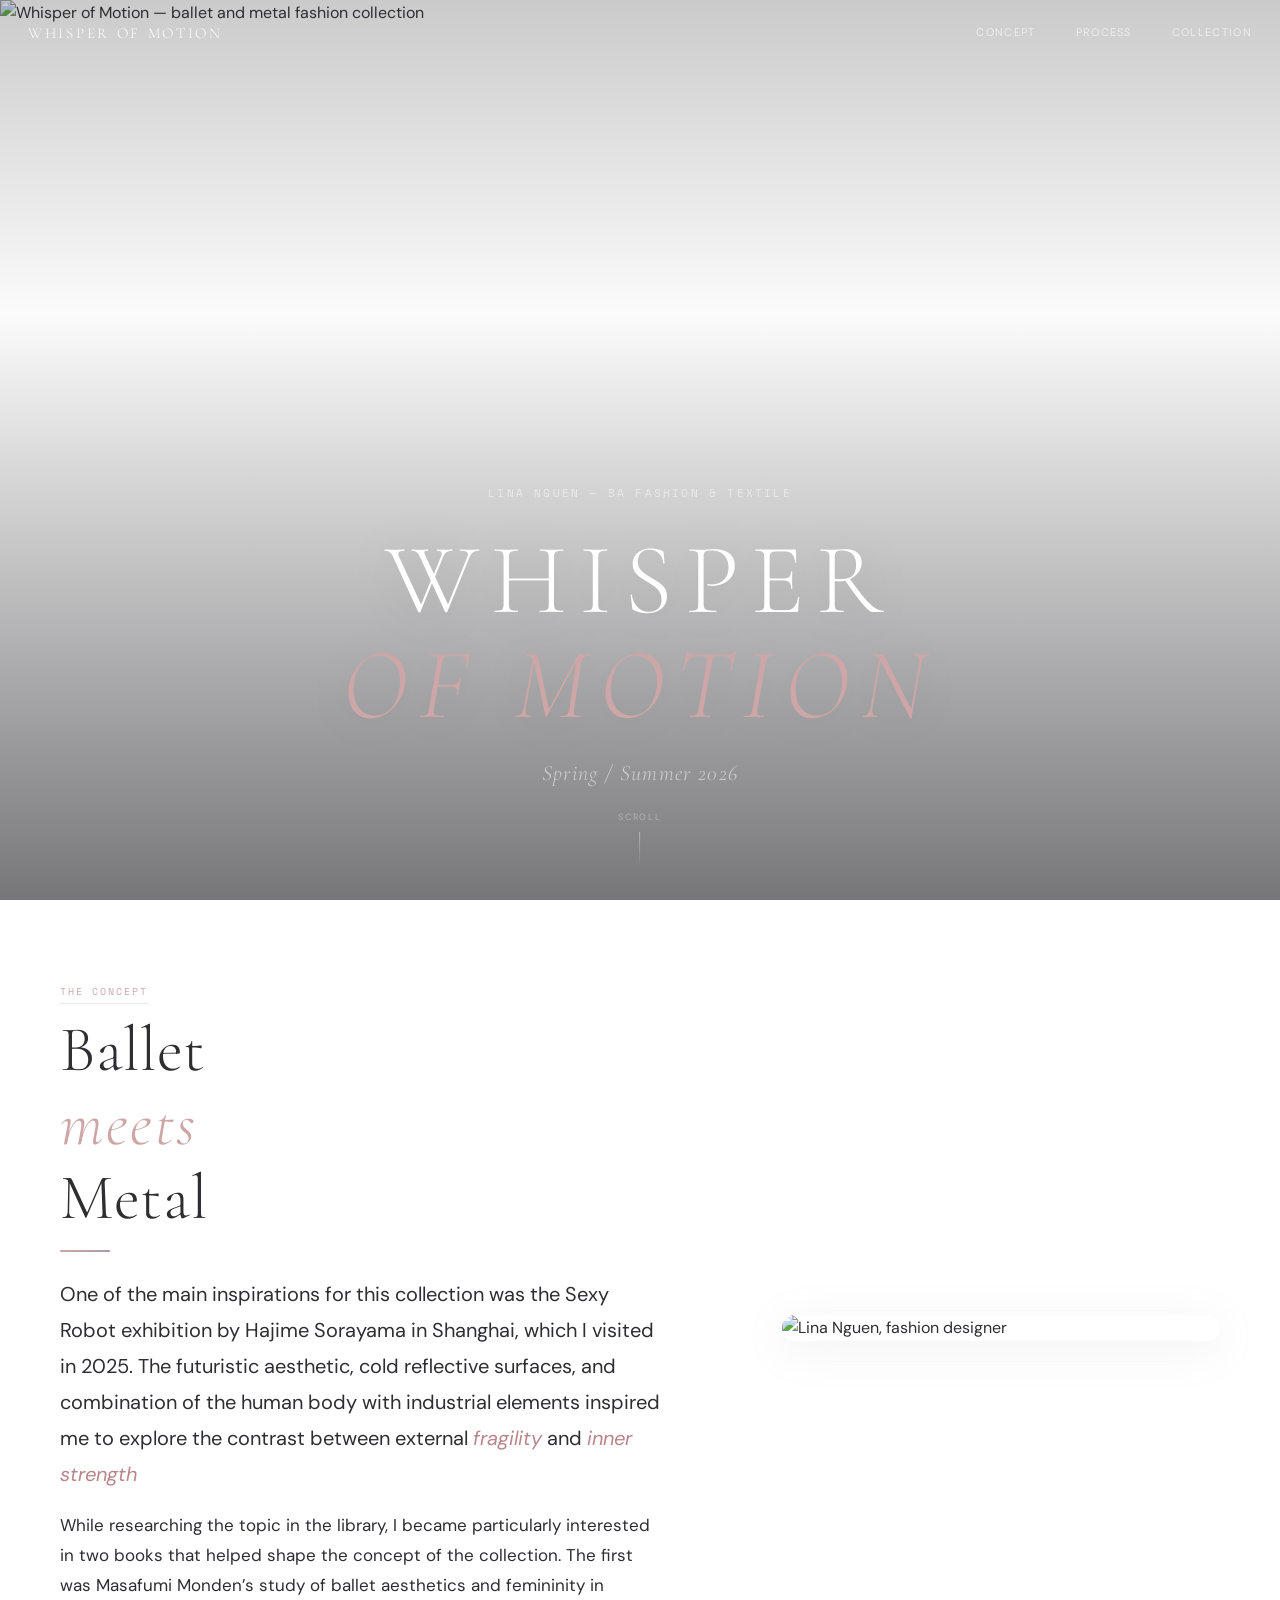
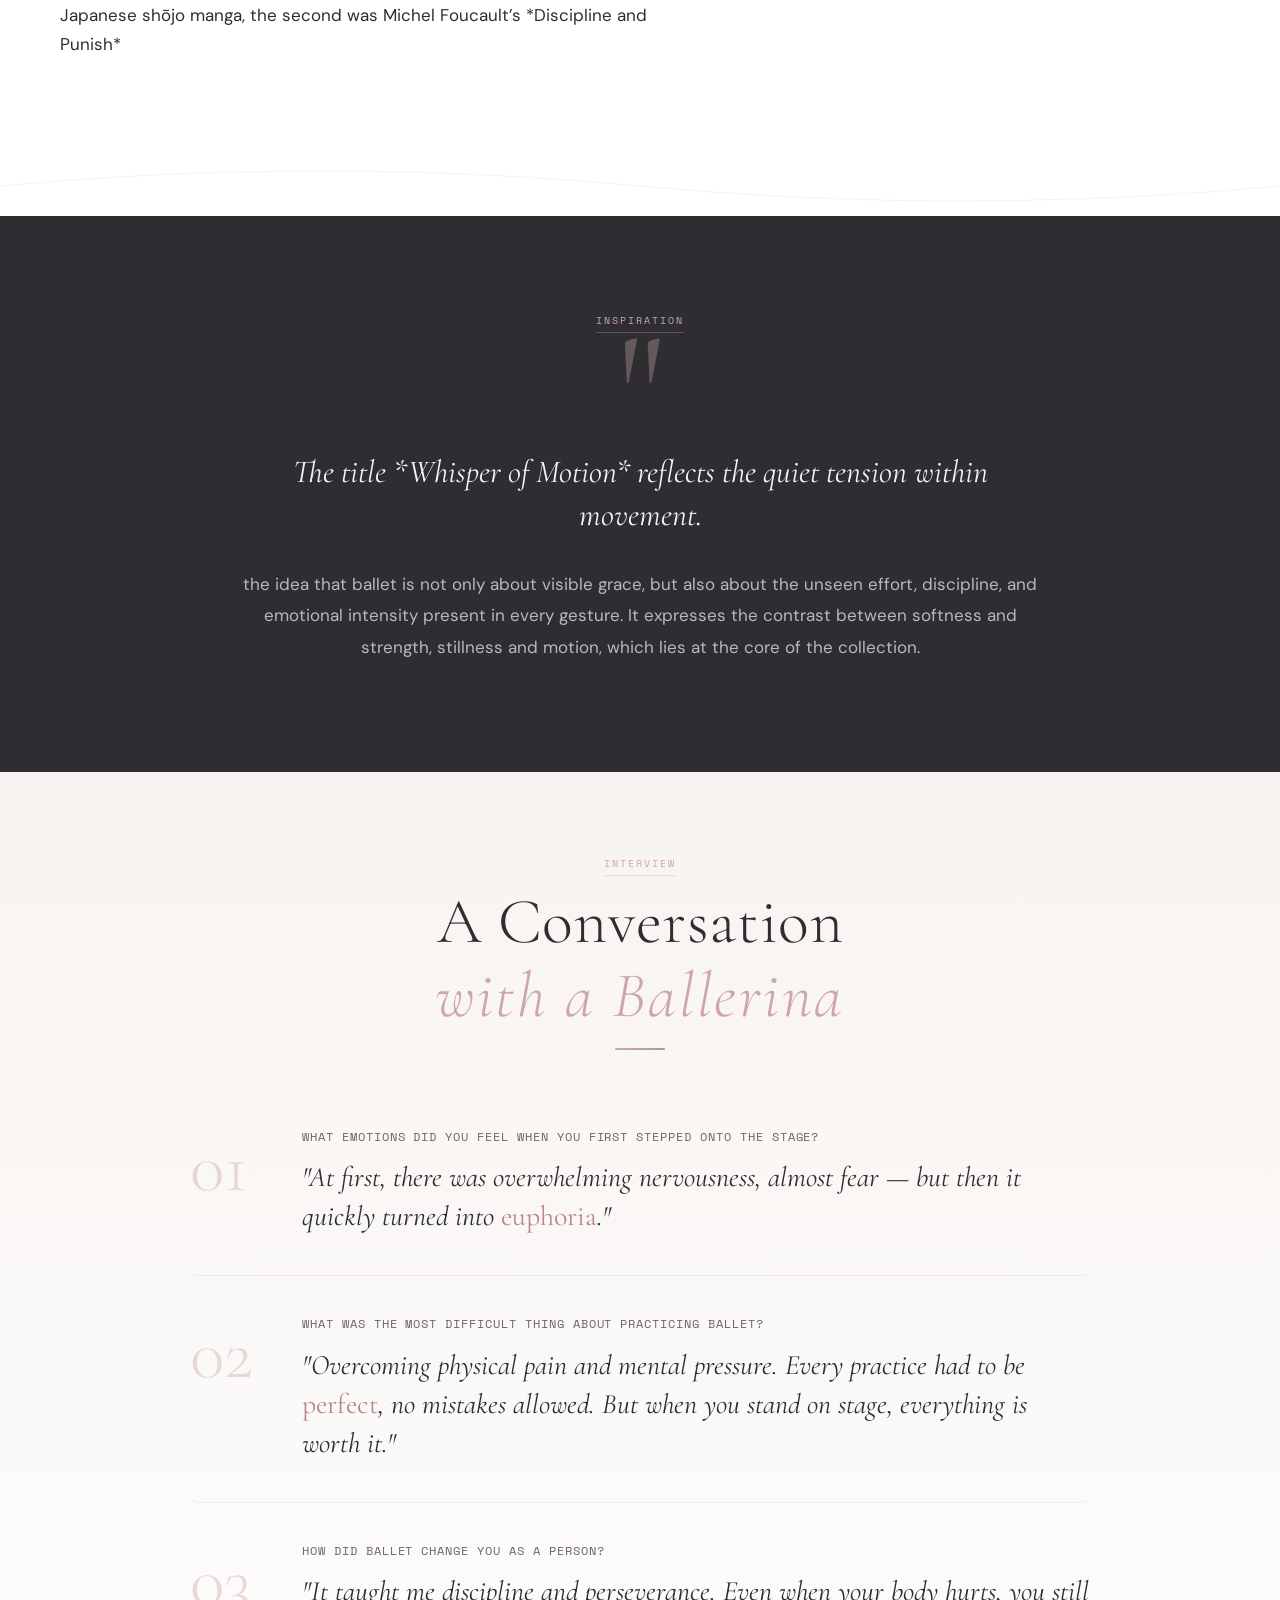
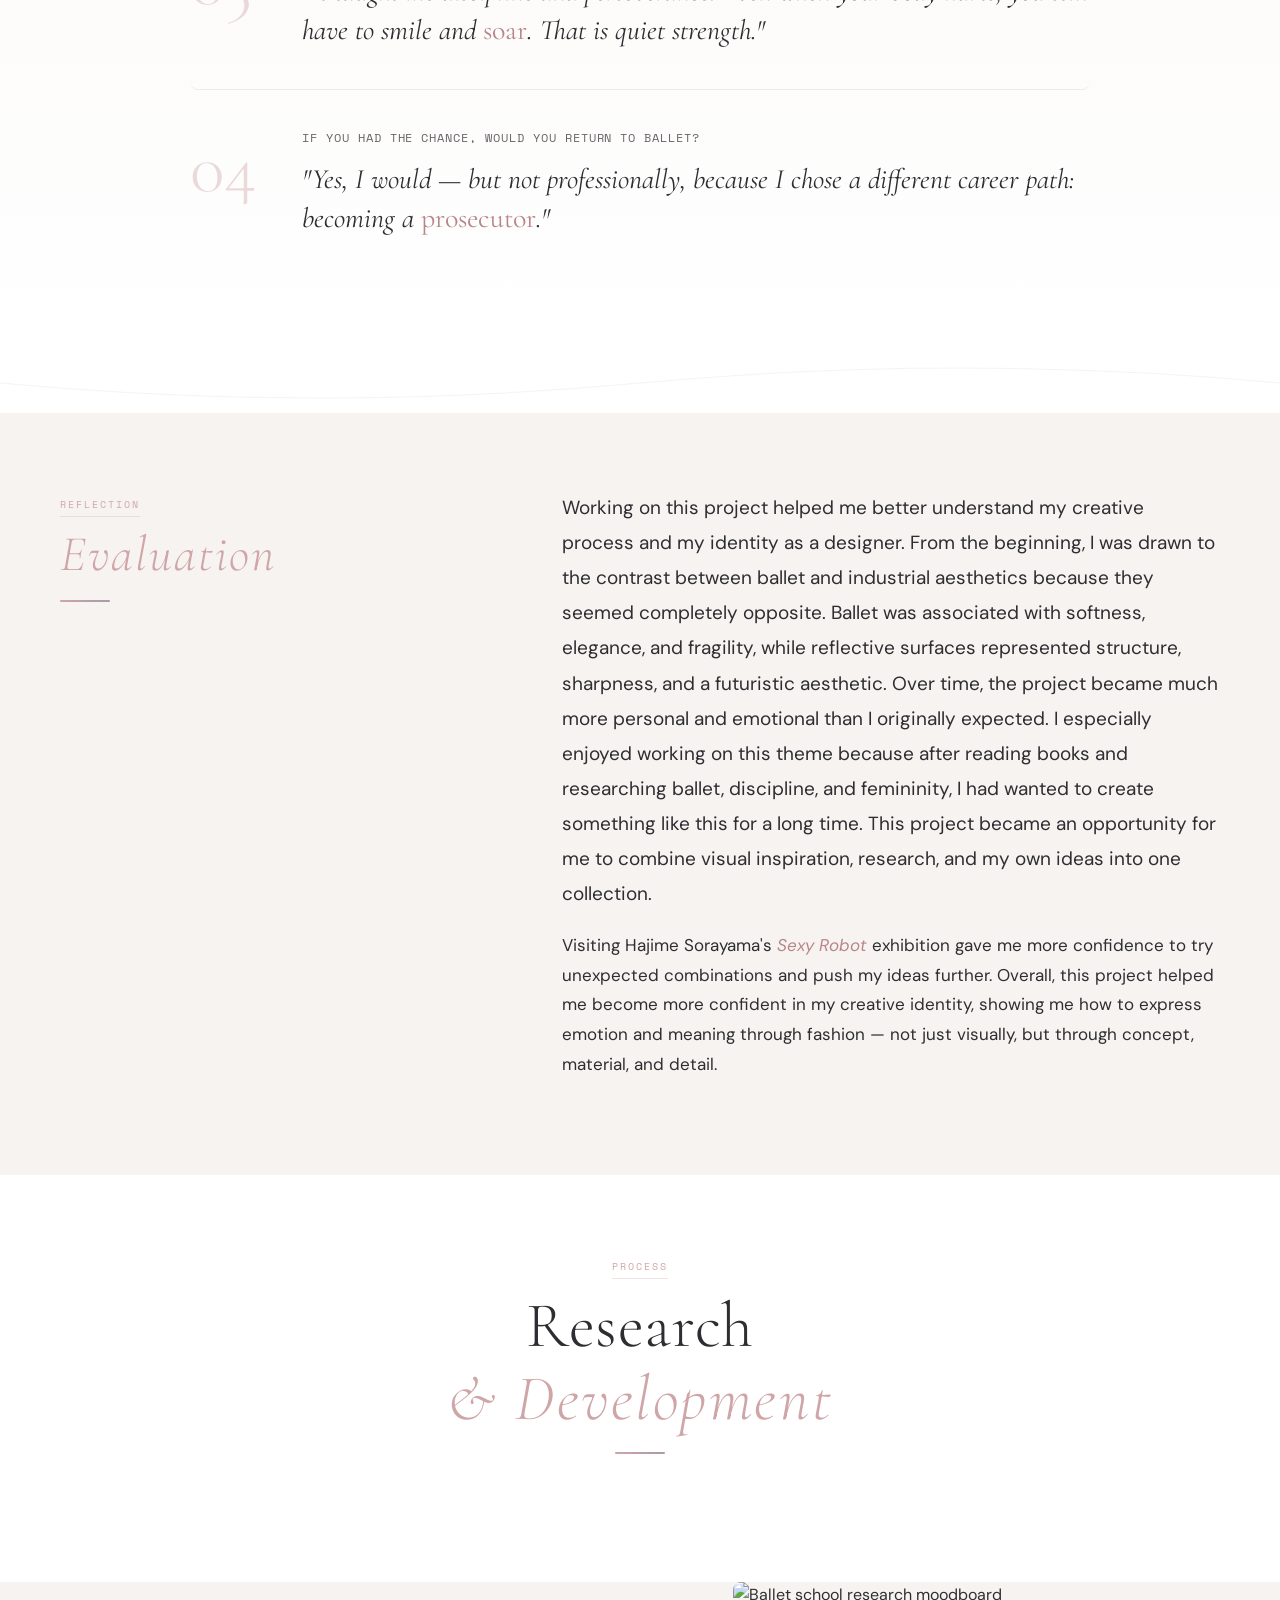
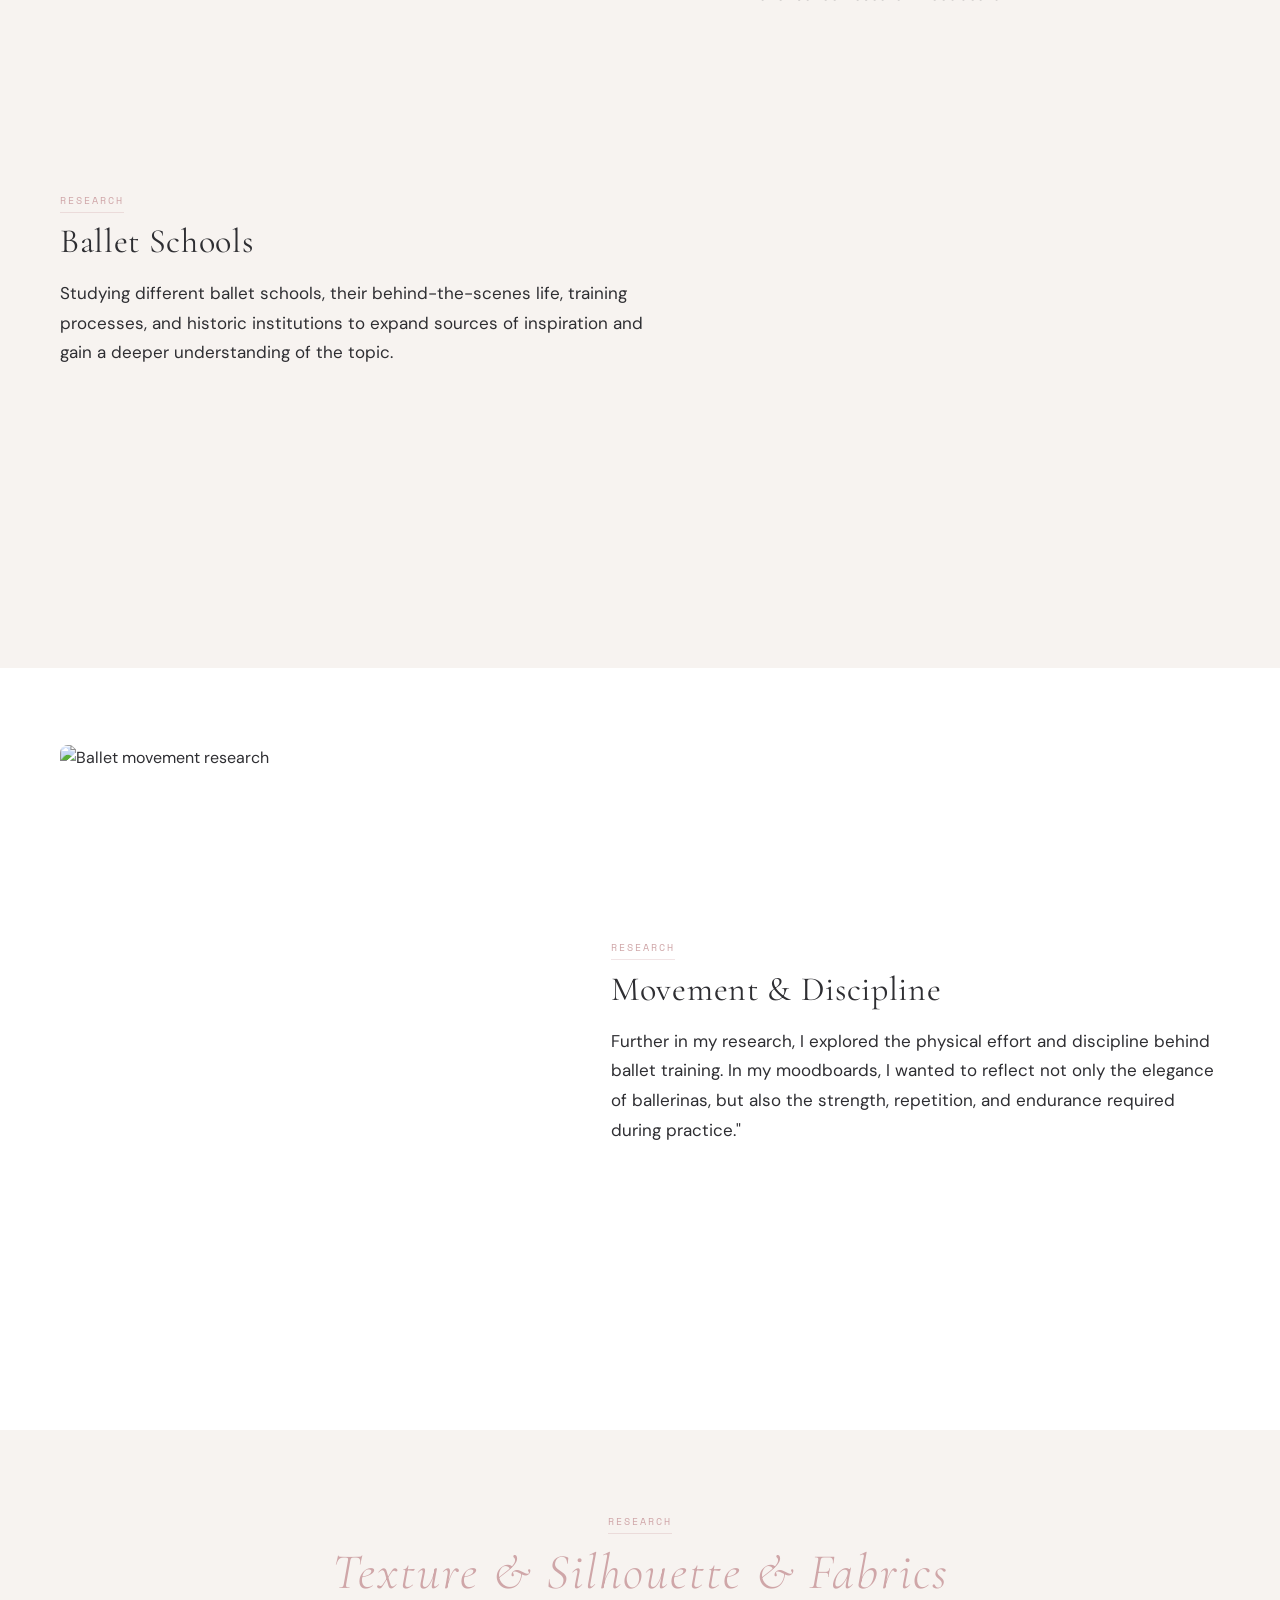
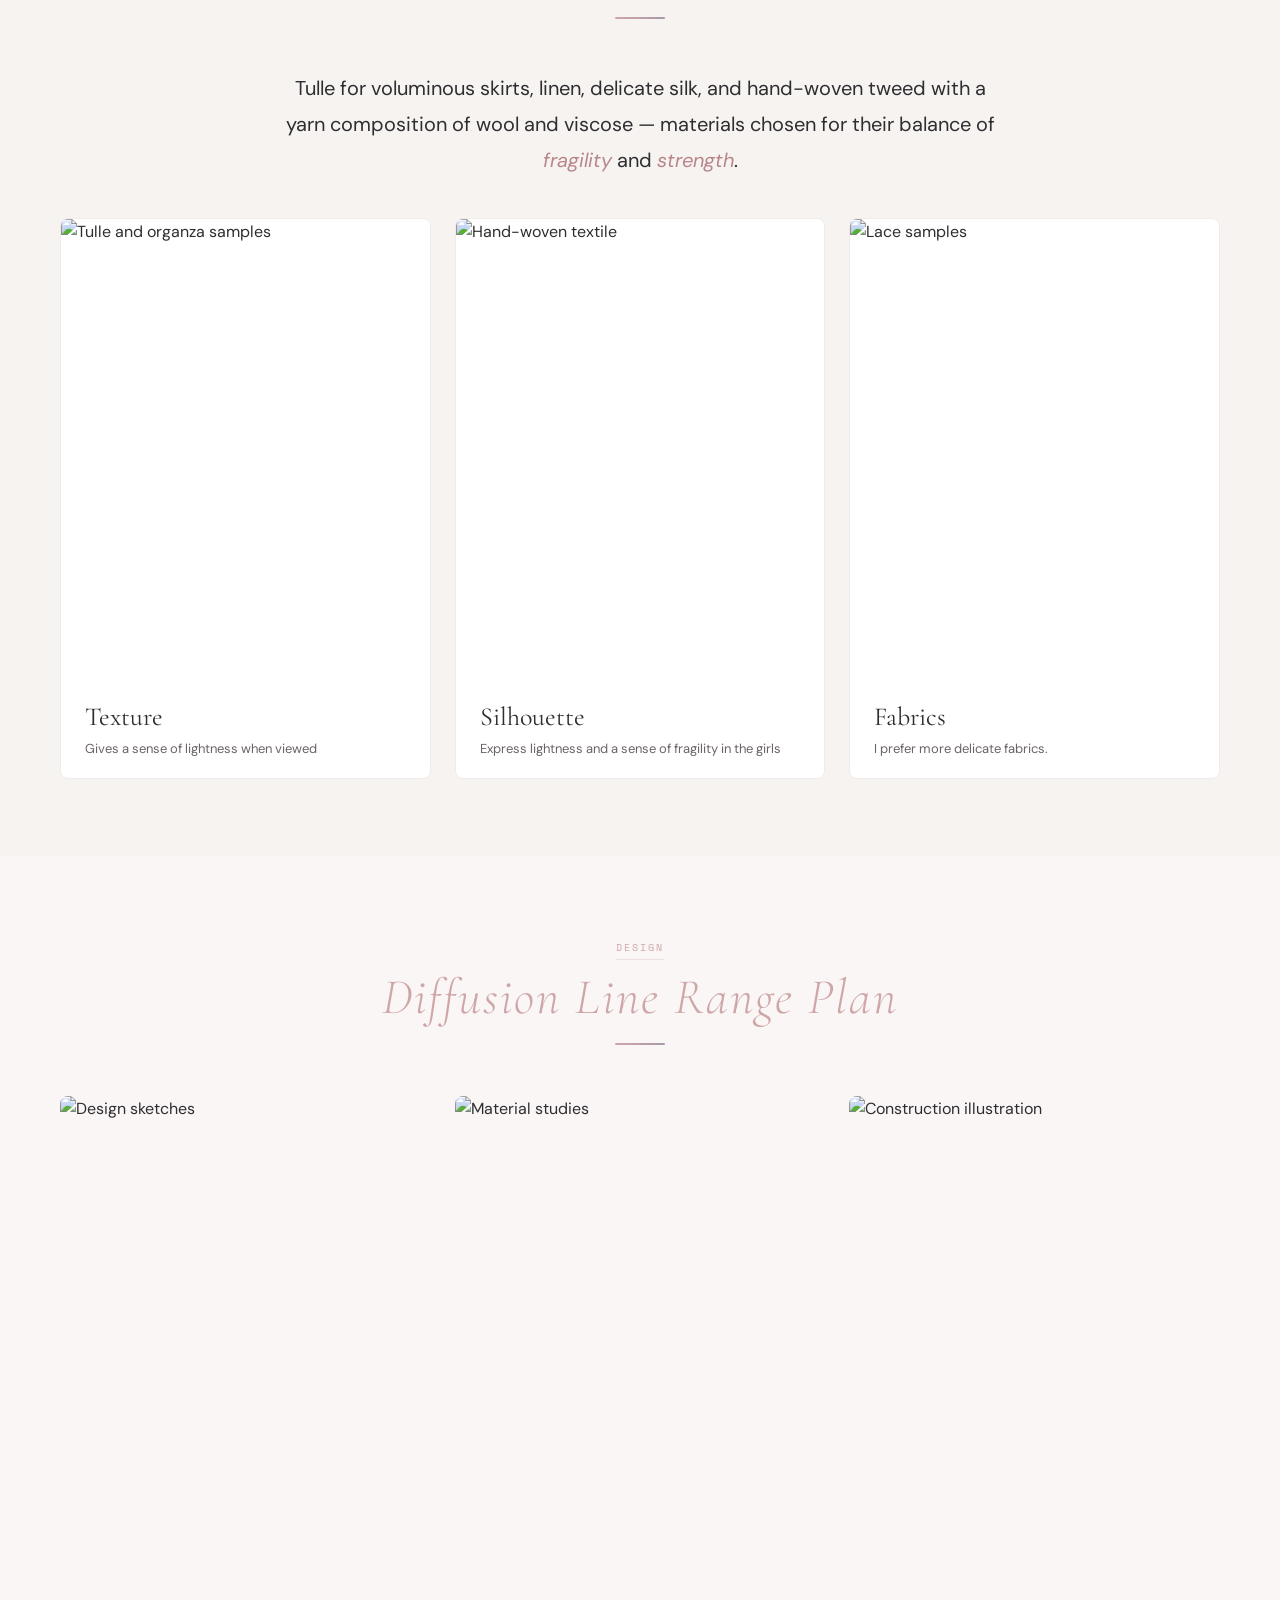
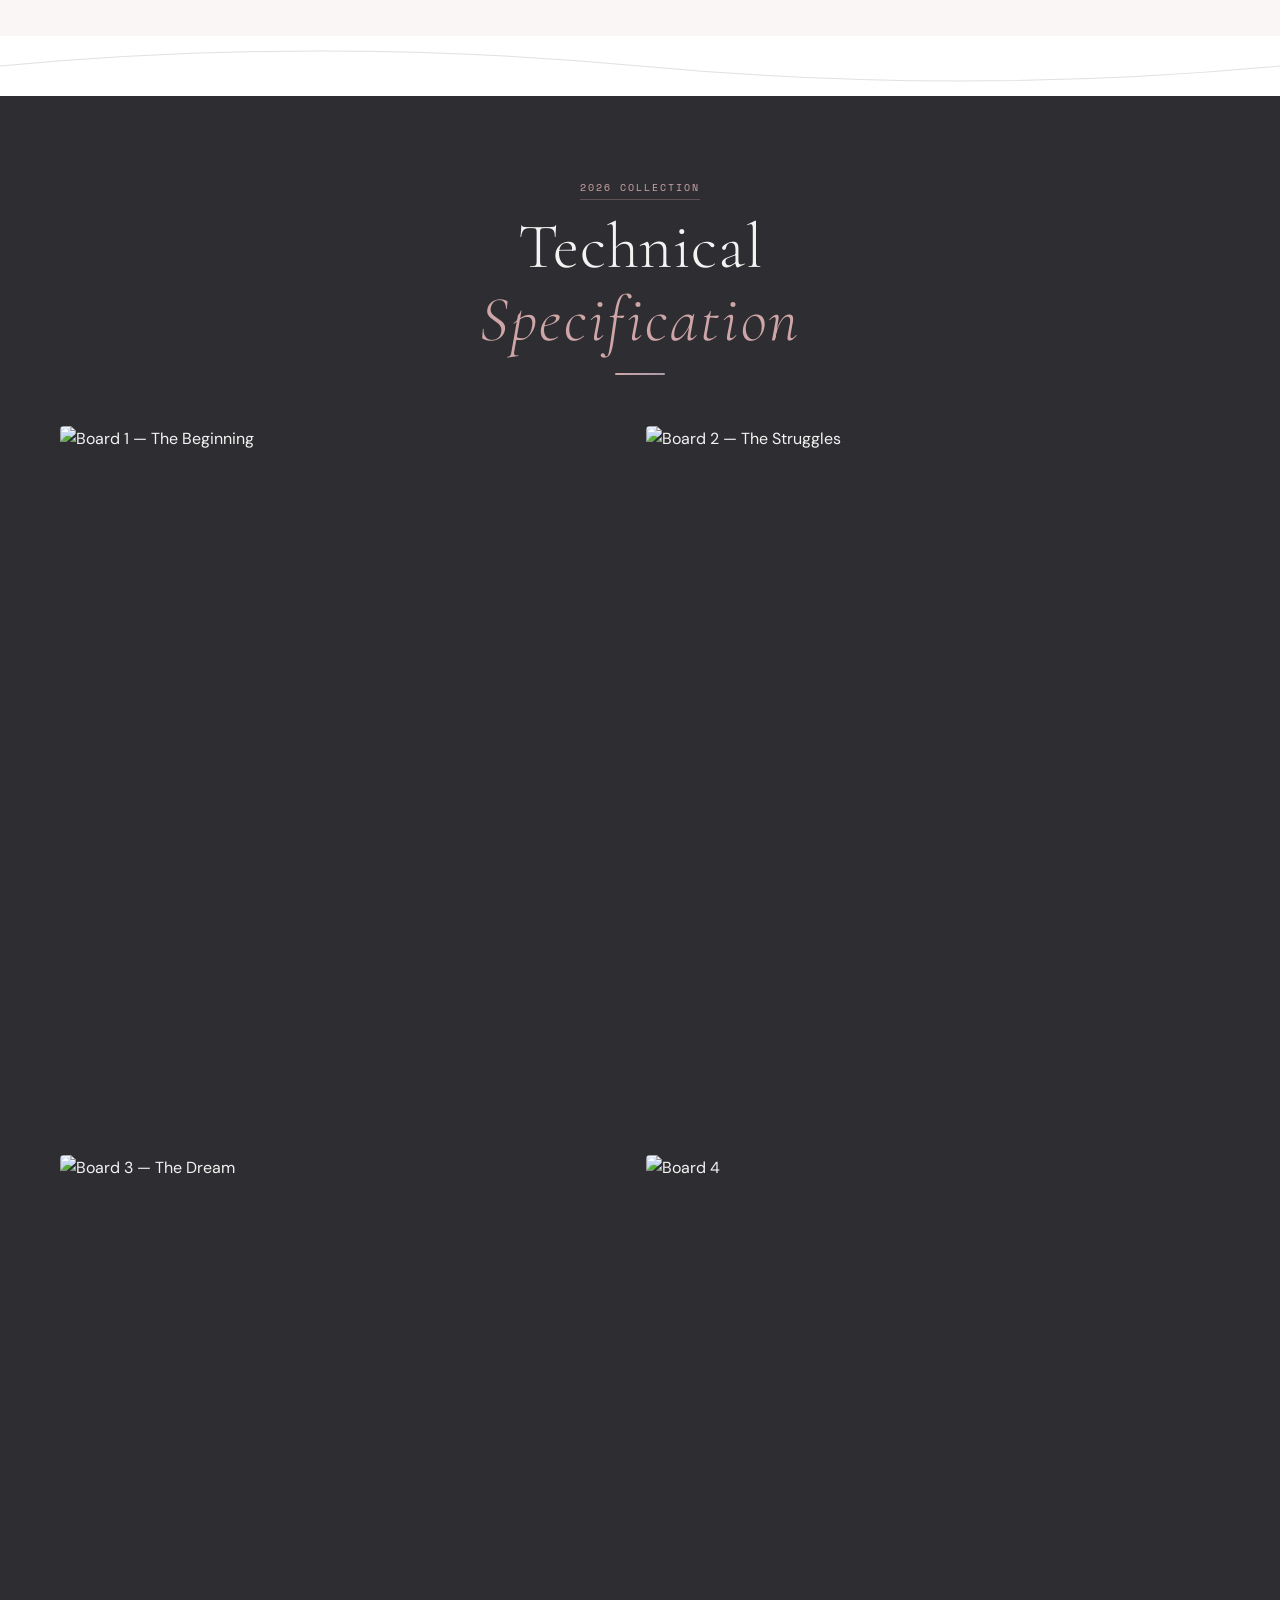
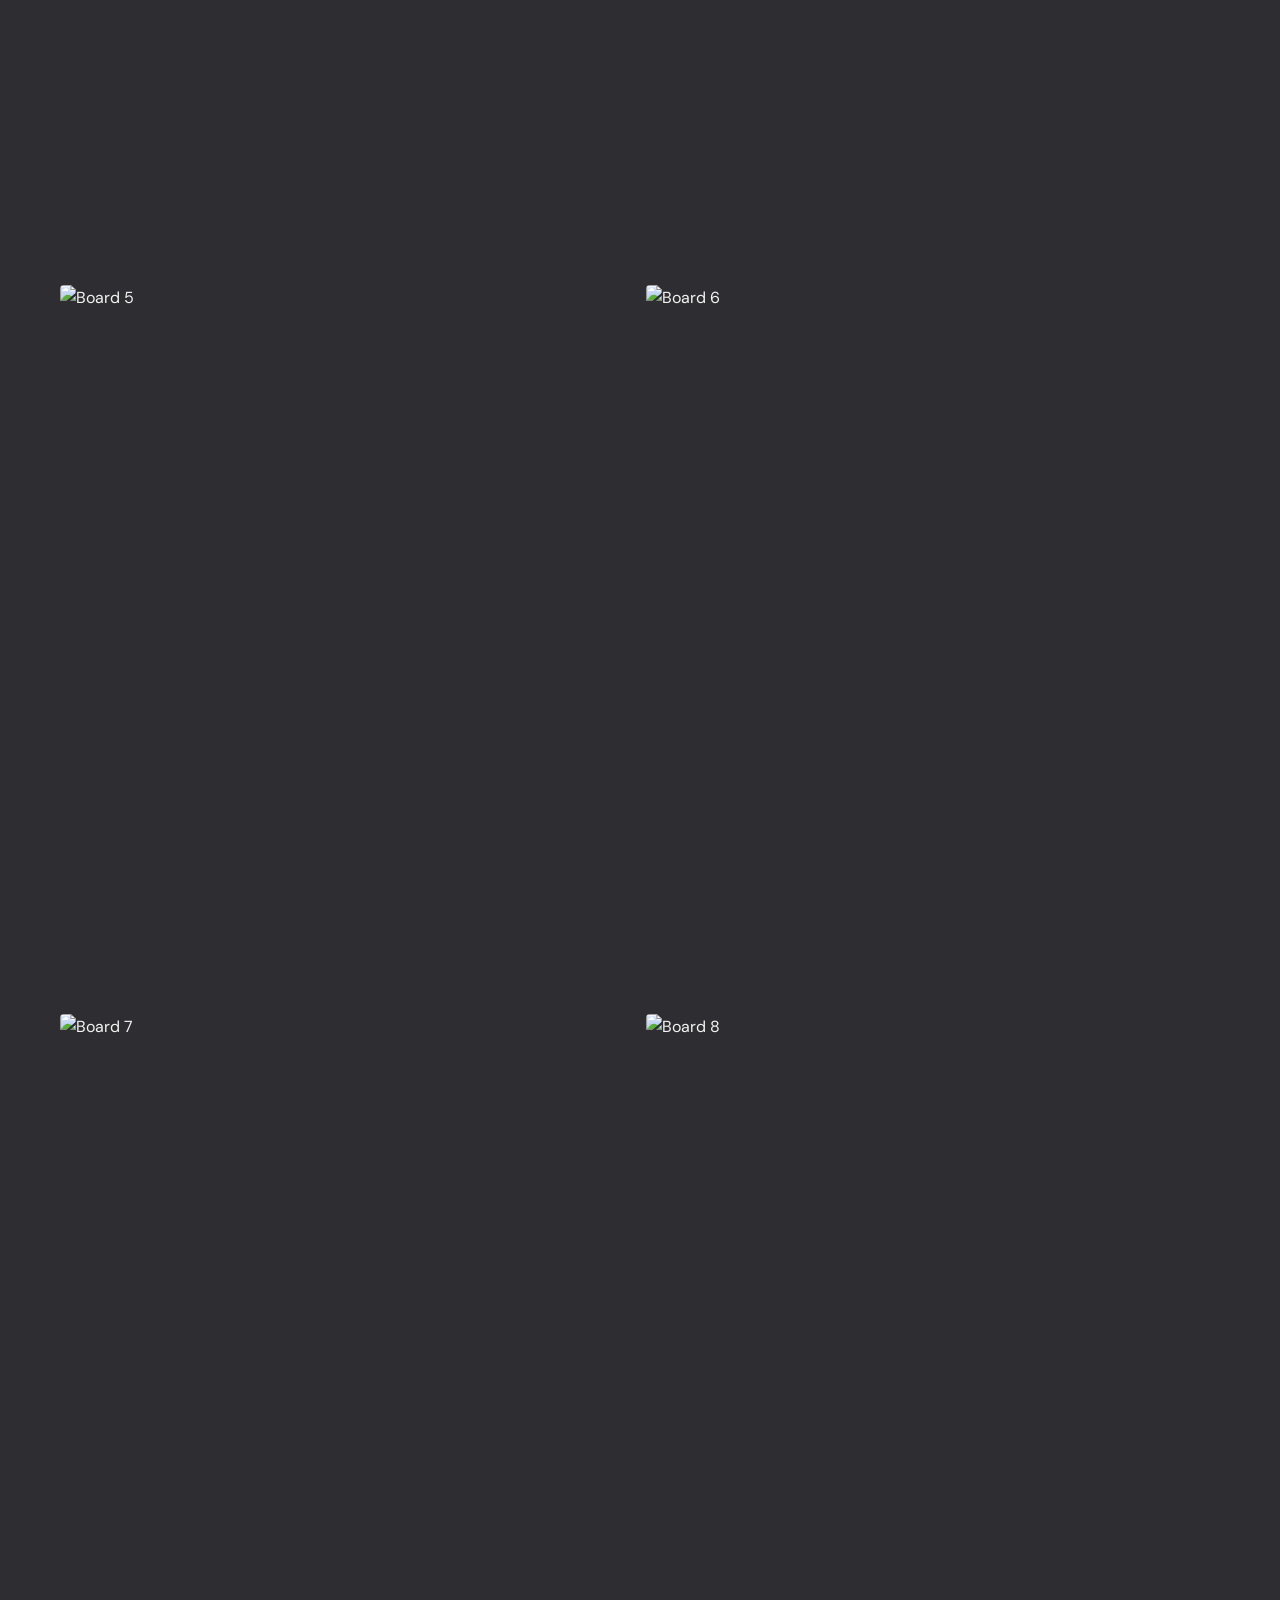
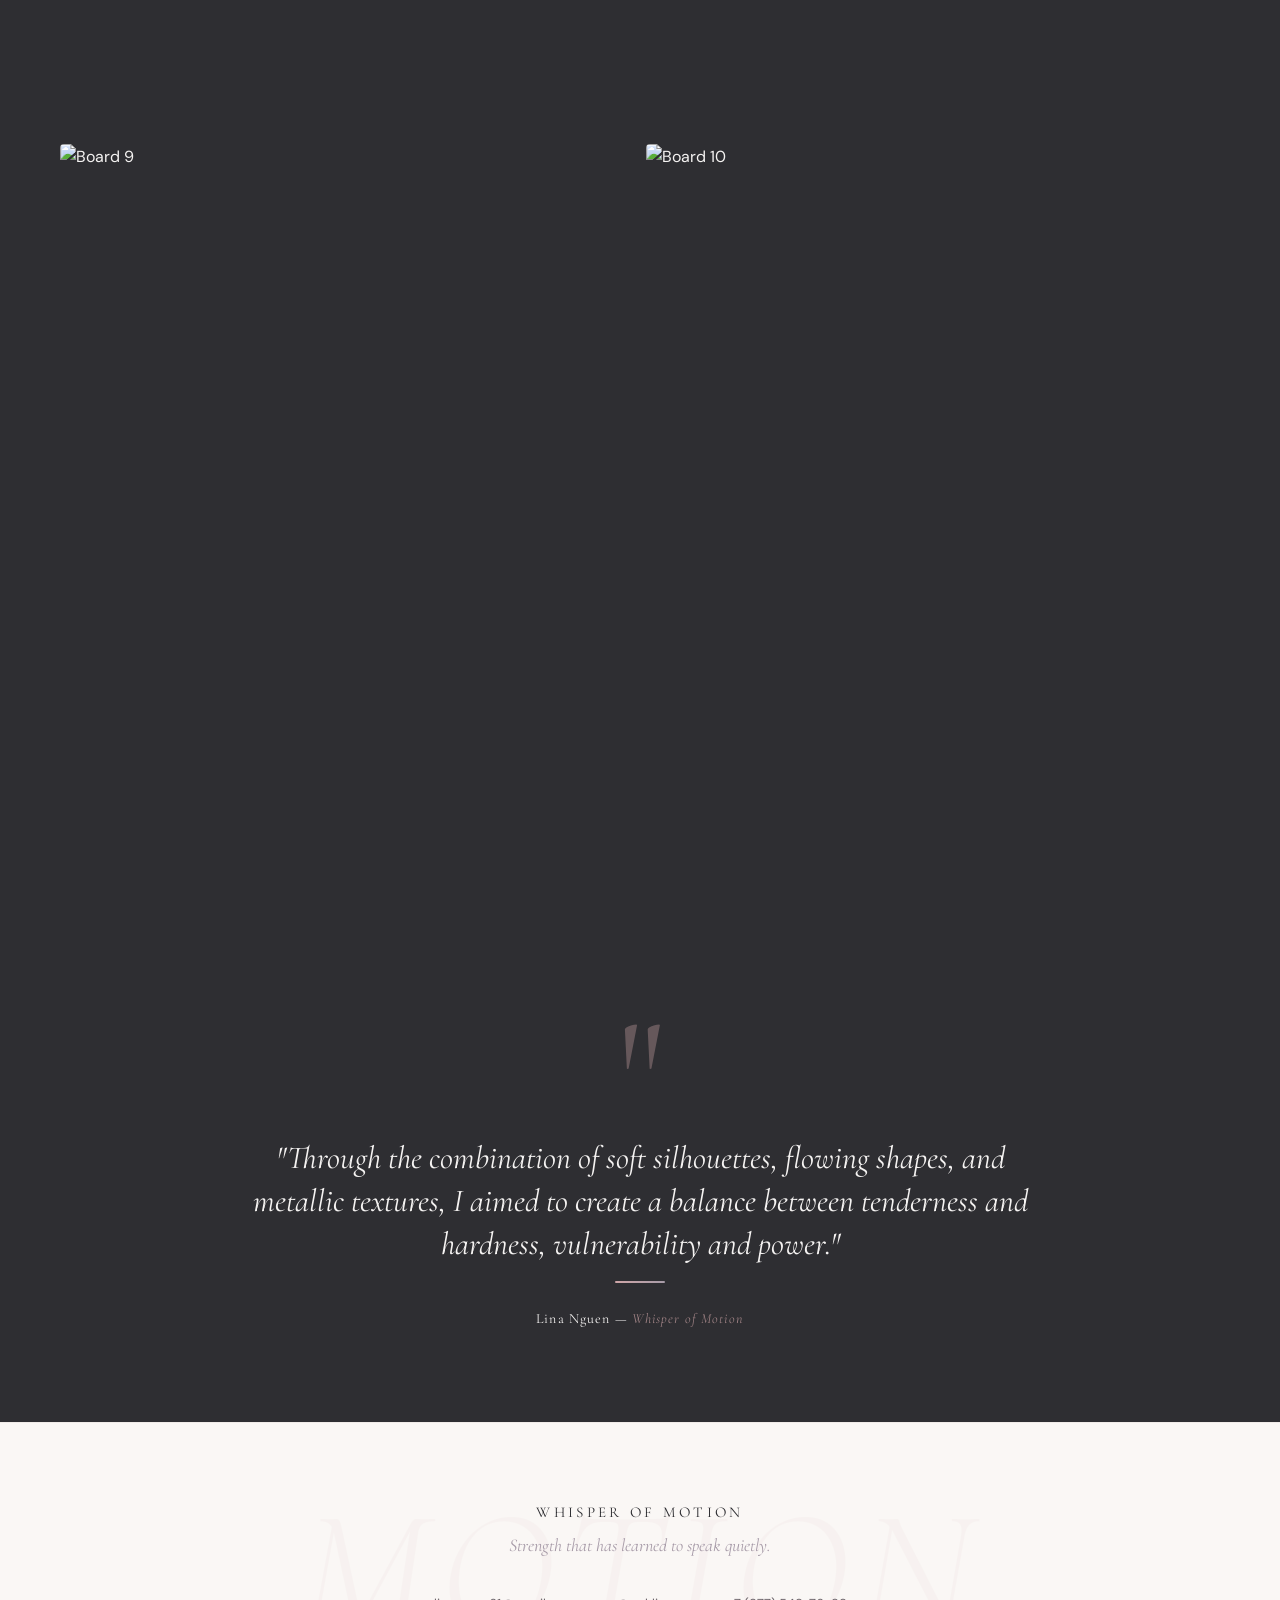
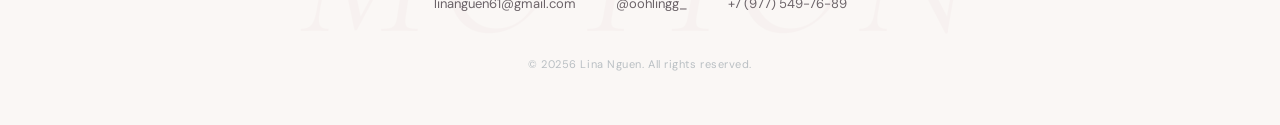
==== commit d34914cc: "Add files via upload" ====
--- a/index.html
+++ b/index.html
@@ -82,8 +82,11 @@
             <span class="title-line">Metal</span>
           </h2>
           <div class="accent-line fade-in"></div>
-          <p class="concept-lead fade-in">This collection explores the contrast between ballet and metal — two opposite worlds united within a single image. A story about <em>fragility</em> and <em>inner strength</em>, inspired by the discipline, endurance, and resilience hidden behind the graceful appearance of a ballerina.</p>
-          <p class="fade-in">Metal symbolizes the inner core — strength, resilience, and emotional armor hidden beneath an outwardly soft appearance. Through the combination of soft silhouettes, flowing shapes, and metallic textures, I aimed to create a balance between tenderness and hardness, vulnerability and power.</p>
+          <p class="concept-lead fade-in">One of the main inspirations for this collection was the Sexy Robot exhibition by Hajime Sorayama in Shanghai, which I visited in 
+2025. The futuristic aesthetic, cold reflective surfaces, and combination of the human body with industrial elements inspired me to 
+explore the contrast between external <em>fragility</em> and <em>inner strength</em></p>
+          <p class="fade-in">While researching the topic in the library, I became particularly interested in two books that helped shape the concept of the 
+collection. The first was Masafumi Monden’s study of ballet aesthetics and femininity in Japanese shōjo manga, the second was Michel Foucault’s *Discipline and Punish*</p>
         </div>
         <div class="concept-intro__image fade-in">
           <div class="media-frame media-frame--elegant">
@@ -112,10 +115,12 @@
         <span class="label fade-in">Inspiration</span>
         <div class="big-quote fade-in">
           <blockquote>
-            "I came to ballet not through training, but through images — and found in it a language for everything I wanted to say through cloth."
+            The title *Whisper of Motion* reflects the quiet tension within movement.
           </blockquote>
         </div>
-        <p class="inspiration-text fade-in">The initial inspiration came from observing ballerinas and their ability to maintain beauty and poise despite pain, pressure, and constant self-discipline. Another important influence was the <em>Sexy Robot</em> exhibition by Hajime Sorayama in Shanghai, which introduced a futuristic and metallic aesthetic that inspired combining the vulnerability of the human body with the cold, rigid qualities of metal.</p>
+        <p class="inspiration-text fade-in"> the idea that ballet is not only about visible grace, but also 
+about the unseen effort, discipline, and emotional intensity present in every gesture. It expresses the contrast between softness and 
+strength, stillness and motion, which lies at the core of the collection.</p>
       </div>
     </div>
   </section>
@@ -185,13 +190,12 @@
         <div class="reflection-side fade-in">
           <span class="label">Reflection</span>
           <h2 class="title-expressive title-expressive--sm">
-            <span class="title-line">Written</span>
             <span class="title-line title-line--italic">Evaluation</span>
           </h2>
           <div class="accent-line"></div>
         </div>
         <div class="reflection-body fade-in">
-          <p class="reflection-lead">Working on this project, I learned a lot about myself as a designer. Researching ballerinas and understanding how much discipline, pain, and physical strength exist behind their graceful appearance changed my perspective on femininity — <em>softness does not equal weakness</em>. This idea became the core of my collection.</p>
+          <p class="reflection-lead">Working on this project helped me better understand my creative process and my identity as a designer. From the beginning, I was drawn to the contrast between ballet and industrial aesthetics because they seemed completely opposite. Ballet was associated with softness, elegance, and fragility, while reflective surfaces represented structure, sharpness, and a futuristic aesthetic. Over time, the project became much more personal and emotional than I originally expected. I especially enjoyed working on this theme because after reading books and researching ballet, discipline, and femininity, I had wanted to create something like this for a long time. This project became an opportunity for me to combine visual inspiration, research, and my own ideas into one collection.</p>
           <p>Visiting Hajime Sorayama's <em>Sexy Robot</em> exhibition gave me more confidence to try unexpected combinations and push my ideas further. Overall, this project helped me become more confident in my creative identity, showing me how to express emotion and meaning through fashion — not just visually, but through concept, material, and detail.</p>
         </div>
       </div>
@@ -243,7 +247,7 @@
       <div class="split split--wide-r">
         <div class="fade-in">
           <div class="media-frame media-frame--hover-zoom" style="aspect-ratio: 4/5;">
-            <img data-src="https://17f7dyxcw8.ucarecd.net/4eee5a2a-04d4-42c5-af2c-65a97717b707/second.webp"
+            <img data-src="https://17f7dyxcw8.ucarecd.net/d9eff26a-4417-4acd-b9a1-af5c9396512e/movement.webp"
               alt="Ballet movement research" loading="lazy" decoding="async" data-lightbox>
             <div class="media-frame__hover-hint">
               <span>View</span>
@@ -252,8 +256,8 @@
         </div>
         <div class="fade-in">
           <span class="label">Research</span>
-          <h3 class="subtitle-elegant">Movement &amp; Technique</h3>
-          <p>Exploring the grace and movement of ballerinas — the way they move in dance and the correct positioning of their feet during performance.</p>
+          <h3 class="subtitle-elegant">Movement &amp; Discipline</h3>
+          <p>Further in my research, I explored the physical effort and discipline behind ballet training. In my moodboards, I wanted to reflect not only the elegance of ballerinas, but also the strength, repetition, and endurance required during practice."</p>
         </div>
       </div>
     </div>
@@ -331,17 +335,17 @@
       </div>
       <div class="grid-3">
         <div class="media-frame media-frame--hover-zoom fade-in" style="aspect-ratio: 4/5;">
-          <img data-src="https://17f7dyxcw8.ucarecd.net/13740d10-c2d9-40ec-a6af-c0c7e51b2251/diffusion1.webp"
+          <img data-src="https://17f7dyxcw8.ucarecd.net/9573e7a3-bfc0-415e-b865-2523b185035e/plan1.webp"
             alt="Design sketches" loading="lazy" decoding="async" data-lightbox>
           <div class="media-frame__hover-hint"><span>View</span></div>
         </div>
         <div class="media-frame media-frame--hover-zoom fade-in" style="aspect-ratio: 4/5;">
-          <img data-src="https://17f7dyxcw8.ucarecd.net/8ba9ac91-b057-40f6-9fc6-338cc4d8df60/diffusion2.webp"
+          <img data-src="https://17f7dyxcw8.ucarecd.net/093ba25f-b78b-445b-bfc8-44087d53f344/plan2.webp"
             alt="Material studies" loading="lazy" decoding="async" data-lightbox>
           <div class="media-frame__hover-hint"><span>View</span></div>
         </div>
         <div class="media-frame media-frame--hover-zoom fade-in" style="aspect-ratio: 4/5;">
-          <img data-src="https://17f7dyxcw8.ucarecd.net/1557f12c-22f3-4e1c-9d9c-843eab76608c/diffusion3.webp"
+          <img data-src="https://17f7dyxcw8.ucarecd.net/5b1e40ac-e41a-46d1-b5ef-97e504609966/plan3.webp"
             alt="Construction illustration" loading="lazy" decoding="async" data-lightbox>
           <div class="media-frame__hover-hint"><span>View</span></div>
         </div>
@@ -373,52 +377,52 @@
       <!-- Collection Boards -->
       <div class="gallery-grid">
         <div class="gallery-item fade-in">
-          <img data-src="https://17f7dyxcw8.ucarecd.net/16f5c600-ec54-441b-8d8e-3c90e1c9cda7/look1.webp"
+          <img data-src="https://17f7dyxcw8.ucarecd.net/9aa0a00f-7d49-40b1-a0b3-29c09cdb4113/look1.webp"
             alt="Board 1 — The Beginning" loading="lazy" decoding="async" data-lightbox>
           <div class="gallery-item__overlay"><span>The Beginning</span></div>
         </div>
         <div class="gallery-item fade-in">
-          <img data-src="https://17f7dyxcw8.ucarecd.net/356f4c0f-6f66-4065-a162-bfc30b371aaf/look2.webp"
+          <img data-src="https://17f7dyxcw8.ucarecd.net/4688976a-c644-460a-aa43-a3332cba7226/look2.webp"
             alt="Board 2 — The Struggles" loading="lazy" decoding="async" data-lightbox>
           <div class="gallery-item__overlay"><span>The Struggles</span></div>
         </div>
         <div class="gallery-item fade-in">
-          <img data-src="https://17f7dyxcw8.ucarecd.net/c8593798-7ef7-4a68-abfc-d9b3a29c3794/look3.webp"
+          <img data-src="https://17f7dyxcw8.ucarecd.net/85e6bb93-09f2-4245-84b5-09f51421a5c8/look3.webp"
             alt="Board 3 — The Dream" loading="lazy" decoding="async" data-lightbox>
           <div class="gallery-item__overlay"><span>The Dream</span></div>
         </div>
         <div class="gallery-item fade-in">
-          <img data-src="https://17f7dyxcw8.ucarecd.net/92bfb538-f065-4053-85bc-4e9416206499/look4.webp"
+          <img data-src="https://17f7dyxcw8.ucarecd.net/e88581c3-ceb7-4031-addc-c428d0ef4b8e/look4.webp"
             alt="Board 4" loading="lazy" decoding="async" data-lightbox>
           <div class="gallery-item__overlay"><span>Explore</span></div>
         </div>
         <div class="gallery-item fade-in">
-          <img data-src="https://17f7dyxcw8.ucarecd.net/a7fda96e-0a27-4a9e-84b5-153deeb471bb/look5.webp"
+          <img data-src="https://17f7dyxcw8.ucarecd.net/b51429d2-c04c-47ab-835e-5ad8e0f02fda/look5.webp"
             alt="Board 5" loading="lazy" decoding="async" data-lightbox>
           <div class="gallery-item__overlay"><span>Explore</span></div>
         </div>
         <div class="gallery-item fade-in">
-          <img data-src="https://17f7dyxcw8.ucarecd.net/47fa3cb7-f385-4ea8-9c5a-5c7048a7a47e/look6.webp"
+          <img data-src="https://17f7dyxcw8.ucarecd.net/93d0933b-c430-4060-b3b8-95e1c5db6adf/look6.webp"
             alt="Board 6" loading="lazy" decoding="async" data-lightbox>
           <div class="gallery-item__overlay"><span>Explore</span></div>
         </div>
         <div class="gallery-item fade-in">
-          <img data-src="https://17f7dyxcw8.ucarecd.net/7ba0c85f-25b3-4d0c-bfc6-74fbf9957a92/look7.webp"
+          <img data-src="https://17f7dyxcw8.ucarecd.net/61f8406c-242c-41b7-be50-7d735e4a7891/look7.webp"
             alt="Board 7" loading="lazy" decoding="async" data-lightbox>
           <div class="gallery-item__overlay"><span>Explore</span></div>
         </div>
         <div class="gallery-item fade-in">
-          <img data-src="https://17f7dyxcw8.ucarecd.net/4e1357a6-4479-46e5-83ba-3494b57379b4/look8.webp"
+          <img data-src="https://17f7dyxcw8.ucarecd.net/8b46a5f4-5d45-4c9c-84fb-1356262840ee/look8.webp"
             alt="Board 8" loading="lazy" decoding="async" data-lightbox>
           <div class="gallery-item__overlay"><span>Explore</span></div>
         </div>
         <div class="gallery-item fade-in">
-          <img data-src="https://17f7dyxcw8.ucarecd.net/fa566401-9e98-41bf-9410-56a501bff71c/look9.webp"
+          <img data-src="https://17f7dyxcw8.ucarecd.net/32f3d8f0-f1df-4ff3-bf36-33d090004336/look9.webp"
             alt="Board 9" loading="lazy" decoding="async" data-lightbox>
           <div class="gallery-item__overlay"><span>Explore</span></div>
         </div>
         <div class="gallery-item fade-in">
-          <img data-src="https://17f7dyxcw8.ucarecd.net/222c9604-5546-4dba-a999-fc96748be867/look10.webp"
+          <img data-src="https://17f7dyxcw8.ucarecd.net/2ef2e5eb-0b17-4ea8-86ed-1fd15f9ff032/look10.webp"
             alt="Board 10" loading="lazy" decoding="async" data-lightbox>
           <div class="gallery-item__overlay"><span>Explore</span></div>
         </div>
